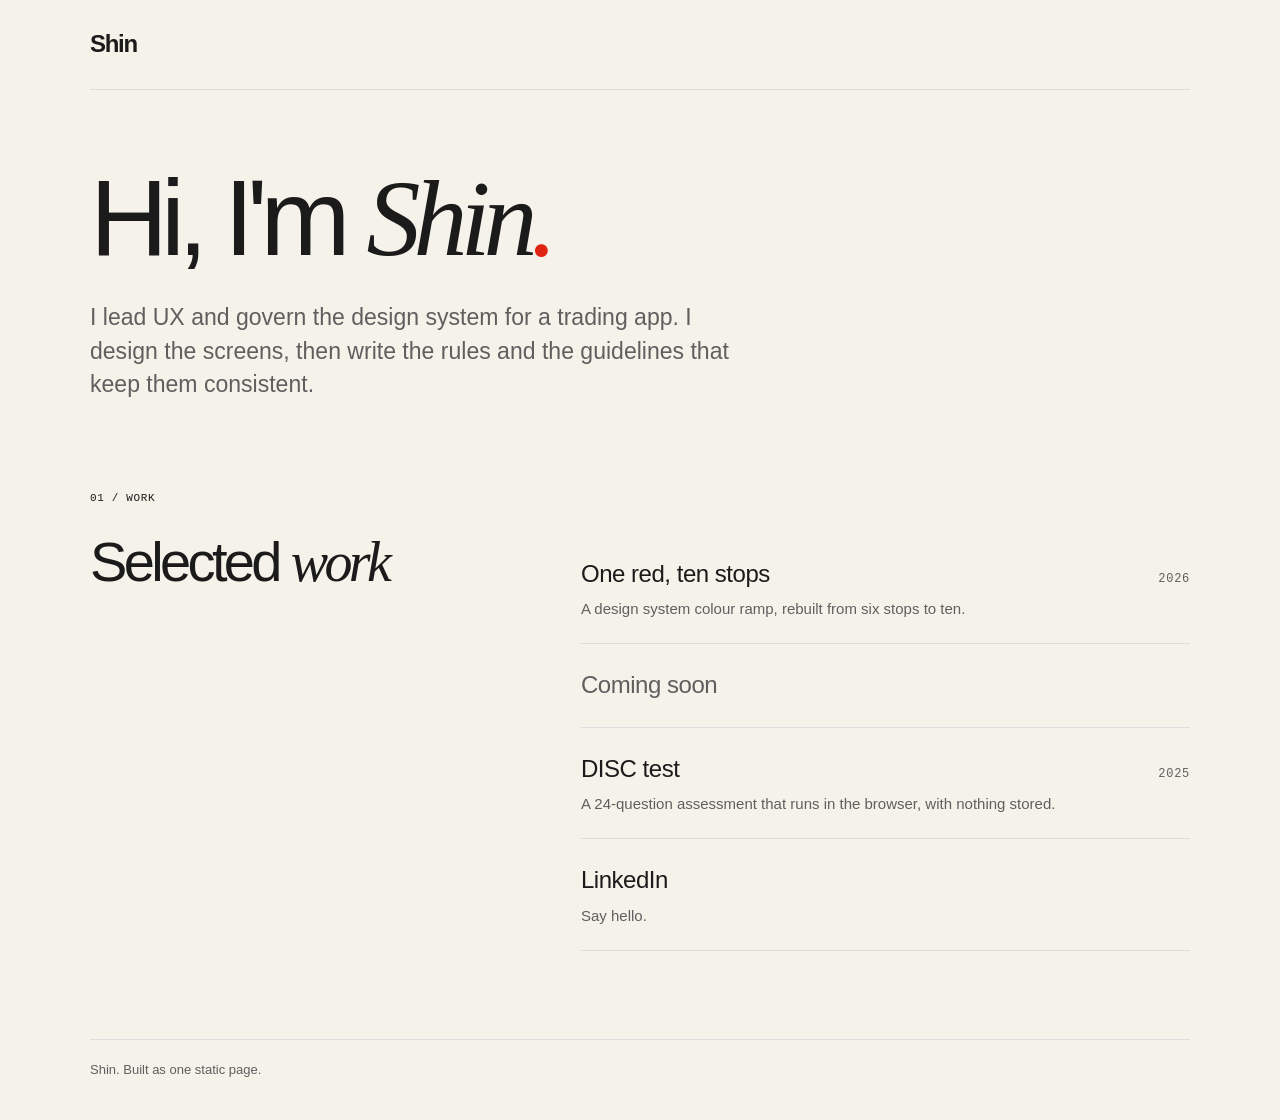
==== index.html @ 7f0137a8 "Link the DISC test entry to the lowercase address" ====
<!doctype html>
<html lang="en">
<head>
<meta charset="utf-8">
<meta name="viewport" content="width=device-width, initial-scale=1">
<title>Shin</title>
<meta name="description" content="Shin leads UX and governs the design system for a trading app.">
<meta name="theme-color" content="#1B1B1B">
<link rel="icon" href="favicon.svg" type="image/svg+xml">
<style>
.work{list-style:none;padding:0;margin:0}
.work li{border-bottom:1px solid var(--line);padding:22px 0;margin:0;display:grid;grid-template-columns:1fr auto;align-items:baseline;column-gap:16px}
.work a{font-size:24px;letter-spacing:-.02em;text-decoration:none}
.work a:hover{text-decoration:underline}
.work time{font:12px ui-monospace,SFMono-Regular,Menlo,Consolas,monospace;letter-spacing:.06em;color:var(--muted)}
.work .soon{font-size:24px;letter-spacing:-.02em;margin:0;color:var(--muted)}
.work span{grid-column:1/-1;display:block;color:var(--muted);font-size:15px;margin-top:4px}
</style>
<link rel="stylesheet" href="styles.css?v=7abd19d3">
</head>
<body>
<a class="skip" href="#main">Skip to content</a>
<header class="site wrap"><span class="brand">Shin</span></header>
<main id="main" tabindex="-1">
<div class="wrap"><h1>Hi, I'm <em>Shin<span>.</span></em></h1>
<p class="lede">I lead UX and govern the design system for a trading app. I design the screens, then write the rules and the guidelines that keep them consistent.</p></div>
<section class="wrap" id="work"><div class="tag">01 / Work</div><h2>Selected <em>work</em></h2>
<ul class="work">
<li><a href="error-ramp/index.html">One red, ten stops</a><time datetime="2026">2026</time><span>A design system colour ramp, rebuilt from six stops to ten.</span></li>
<li><span class="soon">Coming soon</span></li>
<li><a href="disc-test/">DISC test</a><time datetime="2025">2025</time><span>A 24-question assessment that runs in the browser, with nothing stored.</span></li>
<li><a href="https://www.linkedin.com/in/shingan/">LinkedIn</a><span>Say hello.</span></li>
</ul></section>
</main>
<footer class="wrap">Shin. Built as one static page.</footer>
</body>
</html>
---- styles.css ----
:root{color-scheme:light;--cream:#F5F2EA;--ink:#1B1B1B;--muted:#5F5F5F;--line:#DDDDDD;--accent:#E02313;--note:#E02313;font-family:Arial,Helvetica,sans-serif;color:var(--ink);background:var(--cream)}
*{box-sizing:border-box}
html{scroll-behavior:smooth;scroll-padding-top:100px}
body{margin:0;background:var(--cream);color:var(--ink);font-size:17px;line-height:1.6}
a{color:inherit}
.wrap{width:min(1100px,calc(100% - 56px));margin-inline:auto}
header.site{height:90px;display:flex;align-items:center;gap:54px;border-bottom:1px solid var(--line)}
.brand{font-size:24px;font-weight:700;letter-spacing:-.055em;white-space:nowrap}
h1,h2,h3{margin:0;font-weight:500}
h1,h2{letter-spacing:-.065em;line-height:1.04}
h1 em,h2 em{font-family:Georgia,serif;font-weight:400}
h1 em span{color:var(--accent)}
h1{font-size:clamp(52px,9vw,108px);margin:72px 0 0}
h2{font-size:clamp(34px,4.4vw,56px)}
.lede{font-size:clamp(19px,1.8vw,25px);line-height:1.45;color:var(--muted);max-width:640px;margin:26px 0 0}
section{display:grid;grid-template-columns:minmax(0,5fr) minmax(0,7fr);column-gap:56px;padding:88px 0 0}
section>*{grid-column:2;min-width:0}
section>.tag{grid-column:1/-1}
section>h2{grid-column:1;grid-row:2;align-self:start}
section>img,section>table,section>.with-note{grid-column:1/-1}
.tag{font:11px/1.5 ui-monospace,SFMono-Regular,Menlo,Consolas,monospace;letter-spacing:.06em;text-transform:uppercase;margin-bottom:27px}
p{margin:0 0 16px;max-width:680px}
section>p:first-of-type{font-size:21px;line-height:1.5;letter-spacing:-.015em}
section>p.cap{font-size:17px;line-height:1.6;letter-spacing:0}
img{display:block;width:100%;height:auto;margin:28px 0;border:1px solid var(--line)}
ol,ul{padding-left:22px;max-width:680px} li{margin:0 0 14px}
strong{font-weight:600}
section.band{background:var(--ink);color:var(--cream);padding:88px 0;margin-top:88px;display:block}
section.band>.in{width:min(1100px,calc(100% - 56px));margin-inline:auto;display:grid;grid-template-columns:minmax(0,5fr) minmax(0,7fr);column-gap:56px}
section.band .in>*{grid-column:2;min-width:0}
section.band .in>.tag{grid-column:1/-1}
section.band .in>h2{grid-column:1;grid-row:2;align-self:start}
section.band .in>img{grid-column:1/-1;border:0}
section.band .in>p.cap{font-size:17px;line-height:1.6;letter-spacing:0}
.with-note{display:grid;grid-template-columns:minmax(0,5fr) minmax(0,7fr);column-gap:56px;align-items:start}
.with-note>.margin{grid-column:1;grid-row:1;margin-top:28px}
.with-note>:not(.margin){grid-column:2;grid-row:1}
.lead-gap{margin-top:40px}
.lead-gap>.margin{margin-top:0}
.margin{border-top:1px solid var(--line);padding-top:12px;font:13px/1.6 ui-monospace,SFMono-Regular,Menlo,Consolas,monospace;color:var(--muted)}
section.band .in>p,section.band .in>ol{grid-column:1/-1;max-width:none}
section.band a{color:var(--cream)}
footer{margin-top:88px;border-top:1px solid var(--line);padding:20px 0 40px;color:var(--muted);font-size:13px}
table{width:100%;border-collapse:collapse;text-align:left;font-size:14px;margin:8px 0 16px}
th{font:11px ui-monospace,SFMono-Regular,Menlo,Consolas,monospace;text-transform:uppercase;letter-spacing:.06em;padding:15px 15px 15px 0;border-bottom:1px solid var(--ink);white-space:nowrap}
td{padding:16px 20px 16px 0;border-bottom:1px solid var(--line);vertical-align:top;line-height:1.5}
header nav{display:flex;gap:28px;font-size:14px;margin-left:auto}
header nav a{text-decoration:none}
header nav a:hover{text-decoration:underline}
.chat{display:flex;flex-direction:column;gap:14px;max-width:620px}
.msg{display:flex;gap:12px;align-items:flex-end}
.av{flex:none;width:44px;height:44px;border-radius:50%;background:#E6E2D6;display:grid;place-items:center;font-size:24px;line-height:1}
.bub{background:#EAE6DB;border-radius:20px 20px 20px 6px;padding:12px 18px;font-size:16px;line-height:1.5}
@media (max-width:860px){
  section,section.band .in,.with-note{display:block}
  .with-note>.margin{margin-top:14px}
  header nav{display:none}
  header.site{height:72px}
}
.skip{position:absolute;left:-999px;top:8px;background:var(--ink);color:var(--cream);padding:10px 16px;z-index:10}
.skip:focus{left:8px}
:focus-visible{outline:2px solid var(--accent);outline-offset:3px}
@media (prefers-reduced-motion:reduce){html{scroll-behavior:auto}}
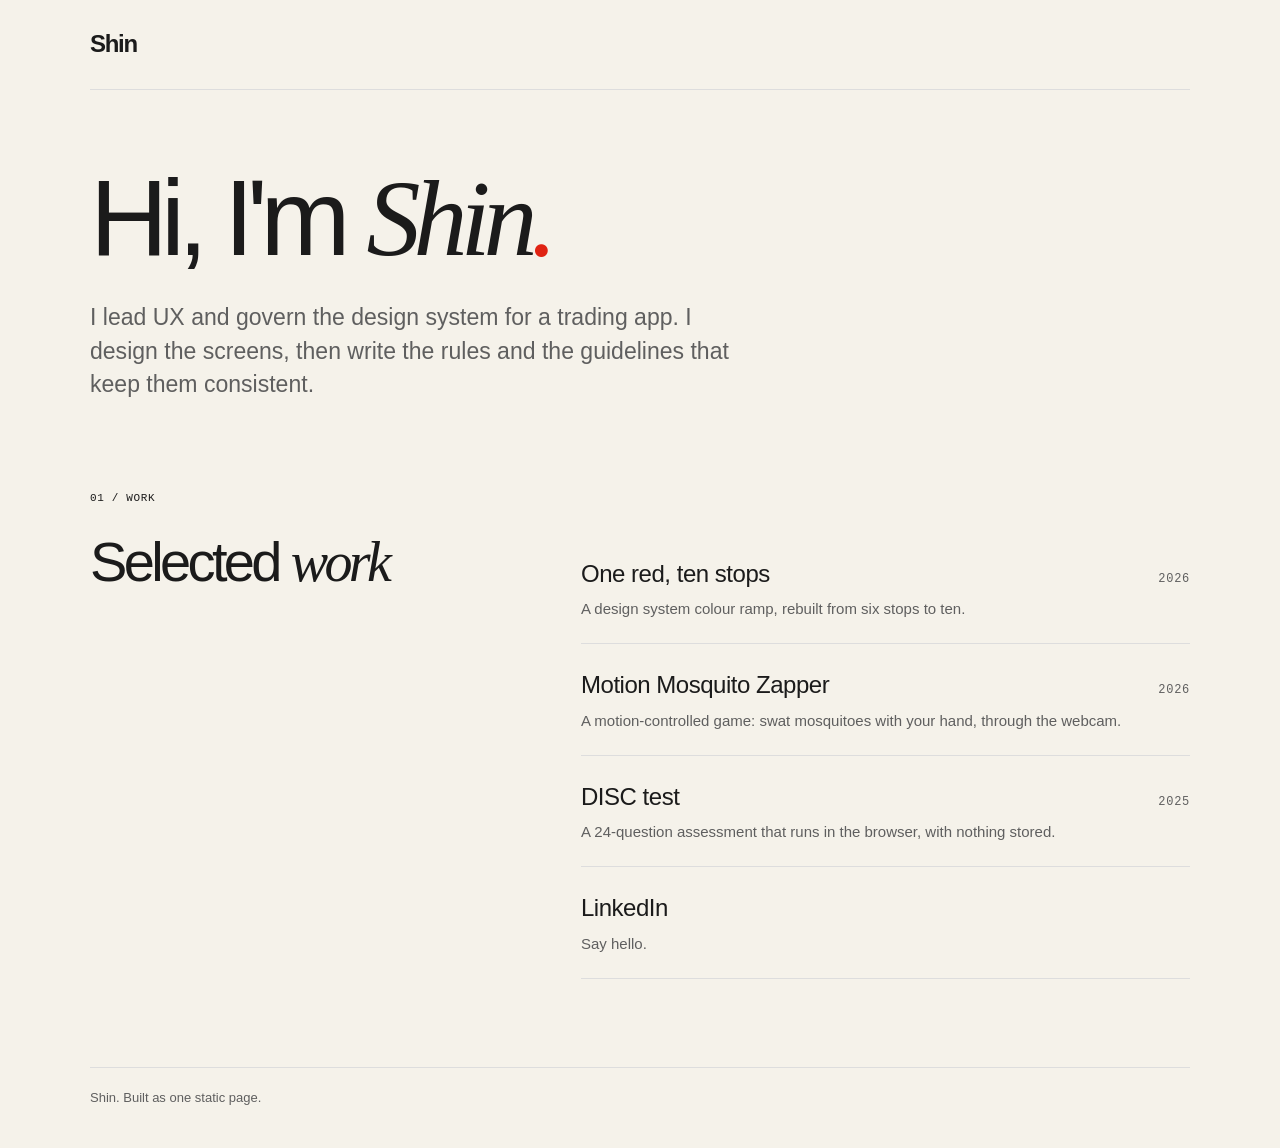
==== commit 4db4fc62: "Replace Coming soon with the Motion Mosquito Zapper entry" ====
--- a/index.html
+++ b/index.html
@@ -13,7 +13,6 @@
 .work a{font-size:24px;letter-spacing:-.02em;text-decoration:none}
 .work a:hover{text-decoration:underline}
 .work time{font:12px ui-monospace,SFMono-Regular,Menlo,Consolas,monospace;letter-spacing:.06em;color:var(--muted)}
-.work .soon{font-size:24px;letter-spacing:-.02em;margin:0;color:var(--muted)}
 .work span{grid-column:1/-1;display:block;color:var(--muted);font-size:15px;margin-top:4px}
 </style>
 <link rel="stylesheet" href="styles.css?v=7abd19d3">
@@ -27,7 +26,7 @@
 <section class="wrap" id="work"><div class="tag">01 / Work</div><h2>Selected <em>work</em></h2>
 <ul class="work">
 <li><a href="error-ramp/index.html">One red, ten stops</a><time datetime="2026">2026</time><span>A design system colour ramp, rebuilt from six stops to ten.</span></li>
-<li><span class="soon">Coming soon</span></li>
+<li><a href="motion-mosquito-zapper-game/">Motion Mosquito Zapper</a><time datetime="2026">2026</time><span>A motion-controlled game: swat mosquitoes with your hand, through the webcam.</span></li>
 <li><a href="disc-test/">DISC test</a><time datetime="2025">2025</time><span>A 24-question assessment that runs in the browser, with nothing stored.</span></li>
 <li><a href="https://www.linkedin.com/in/shingan/">LinkedIn</a><span>Say hello.</span></li>
 </ul></section>
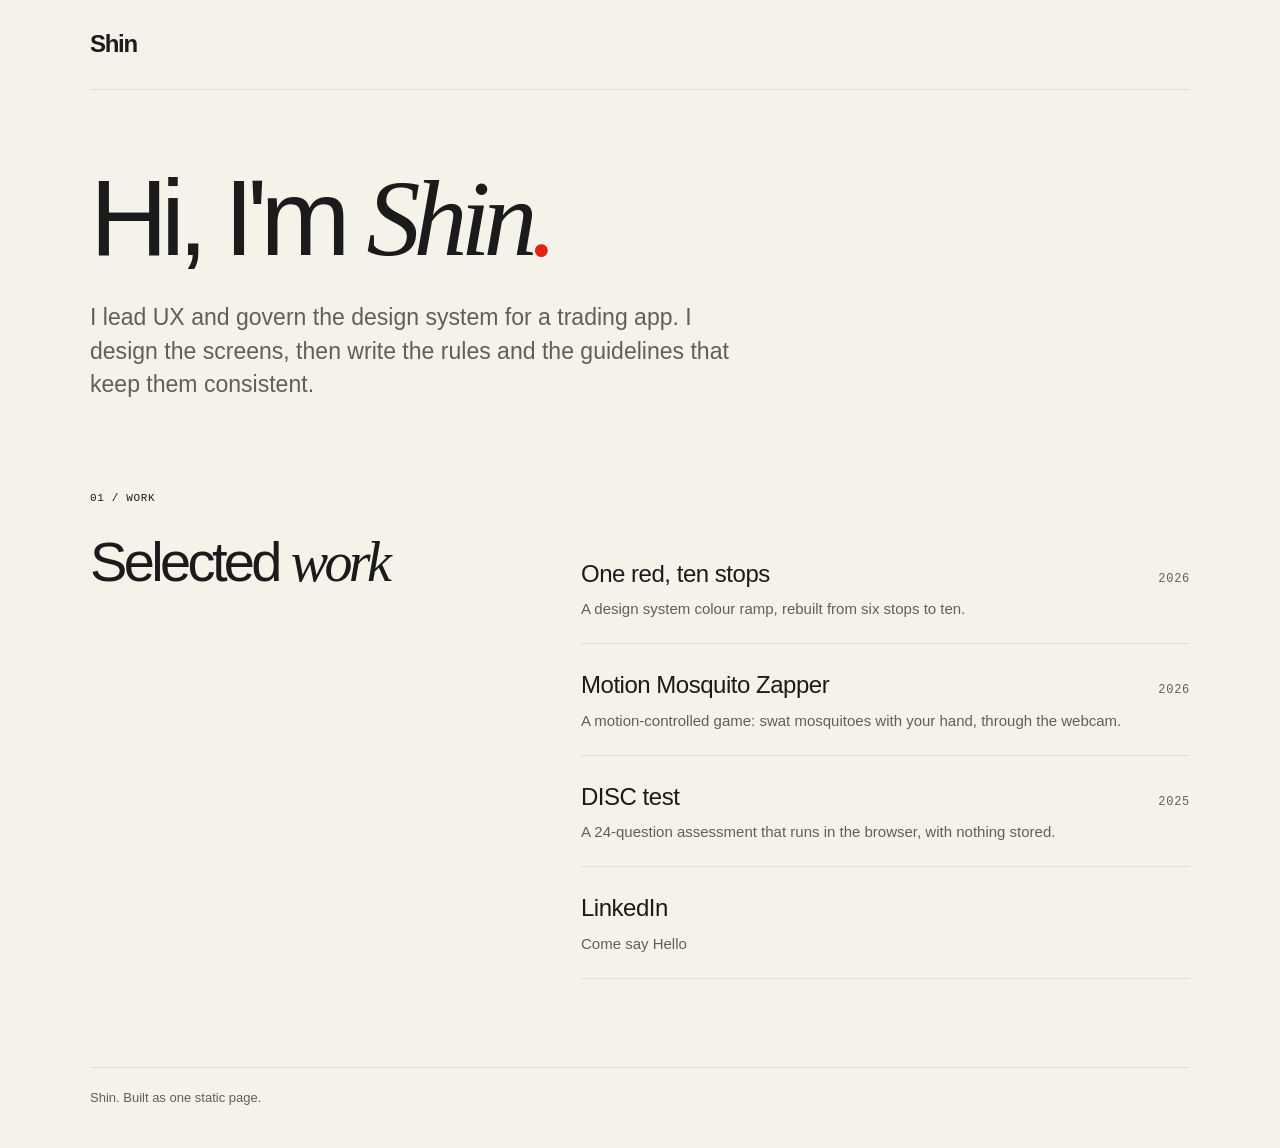
==== commit f0fe28e9: "Say Come say Hello on the LinkedIn entry" ====
--- a/index.html
+++ b/index.html
@@ -28,7 +28,7 @@
 <li><a href="error-ramp/index.html">One red, ten stops</a><time datetime="2026">2026</time><span>A design system colour ramp, rebuilt from six stops to ten.</span></li>
 <li><a href="motion-mosquito-zapper-game/">Motion Mosquito Zapper</a><time datetime="2026">2026</time><span>A motion-controlled game: swat mosquitoes with your hand, through the webcam.</span></li>
 <li><a href="disc-test/">DISC test</a><time datetime="2025">2025</time><span>A 24-question assessment that runs in the browser, with nothing stored.</span></li>
-<li><a href="https://www.linkedin.com/in/shingan/">LinkedIn</a><span>Say hello.</span></li>
+<li><a href="https://www.linkedin.com/in/shingan/">LinkedIn</a><span>Come say Hello</span></li>
 </ul></section>
 </main>
 <footer class="wrap">Shin. Built as one static page.</footer>
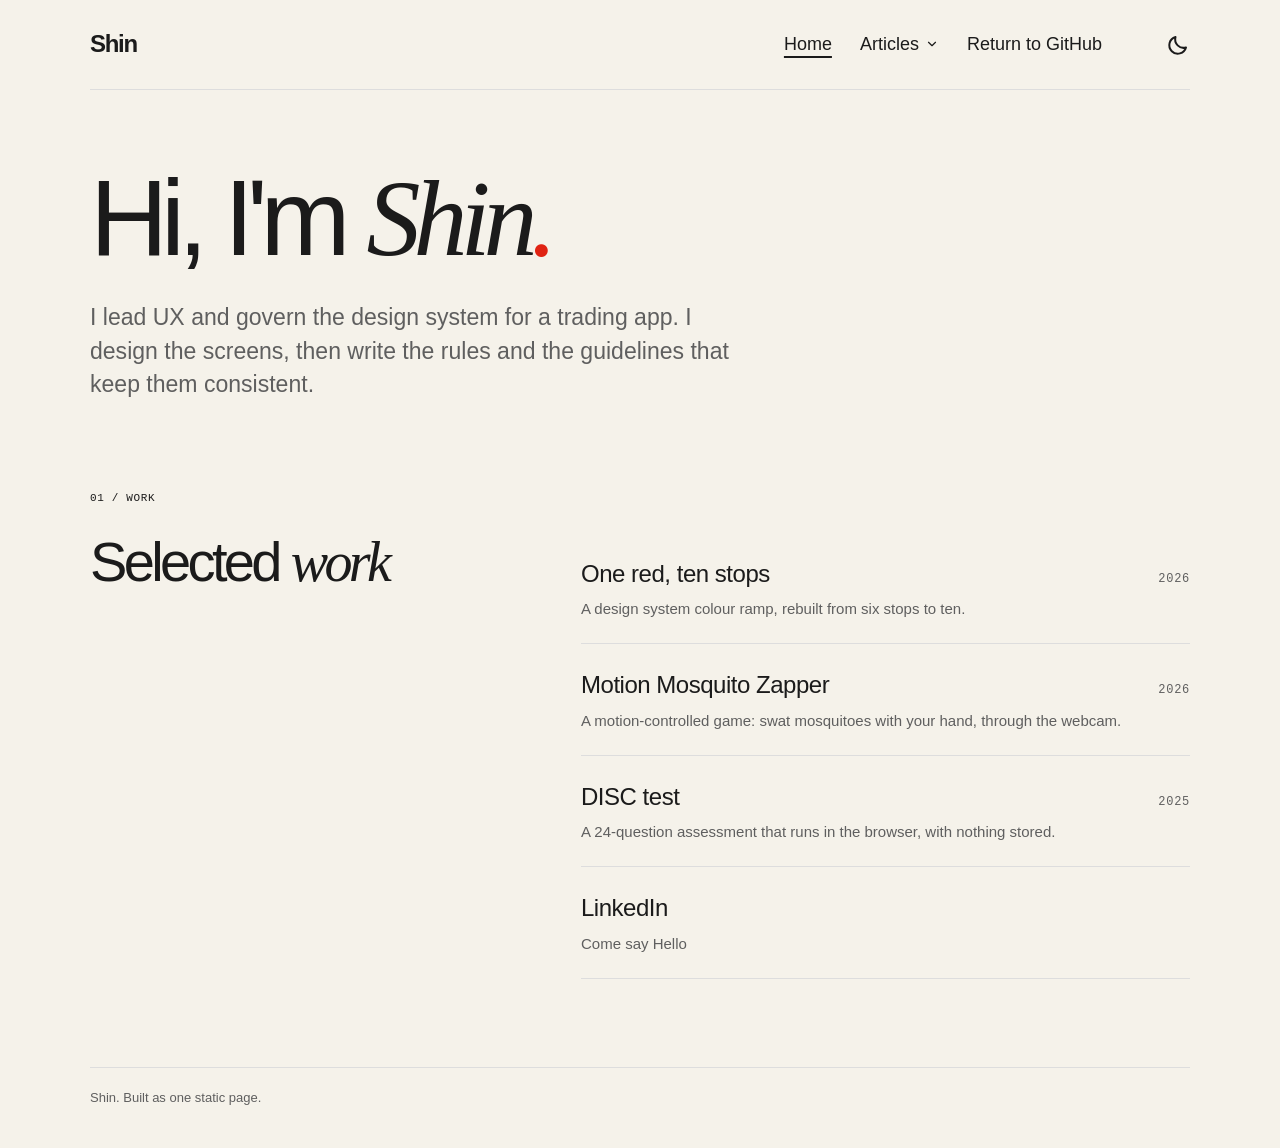
==== commit fff72ff7: "Add site navigation and a dark theme with a header switch Header: Home, an Articles dropdown, Return" ====
--- a/index.html
+++ b/index.html
@@ -15,11 +15,12 @@
 .work time{font:12px ui-monospace,SFMono-Regular,Menlo,Consolas,monospace;letter-spacing:.06em;color:var(--muted)}
 .work span{grid-column:1/-1;display:block;color:var(--muted);font-size:15px;margin-top:4px}
 </style>
-<link rel="stylesheet" href="styles.css?v=7abd19d3">
+<script>document.documentElement.classList.add("js");try{var t=localStorage.getItem("theme");if(!t&&matchMedia("(prefers-color-scheme:dark)").matches)t="dark";if(t==="dark")document.documentElement.setAttribute("data-theme","dark")}catch(e){}</script>
+<link rel="stylesheet" href="styles.css?v=9538edba">
 </head>
 <body>
 <a class="skip" href="#main">Skip to content</a>
-<header class="site wrap"><span class="brand">Shin</span></header>
+<header class="site wrap"><span class="brand">Shin</span><button class="burger" type="button" aria-expanded="false" aria-controls="site-nav" aria-label="Menu"><svg viewBox="0 0 24 24" aria-hidden="true"><path class="o" d="M3 7h18M3 12h18M3 17h18"/><path class="x" d="M5 5l14 14M19 5L5 19"/></svg></button><nav aria-label="Site" id="site-nav"><a href="index.html" aria-current="page">Home</a><div class="menu"><button class="menu-btn" type="button" aria-expanded="false" aria-controls="articles-menu">Articles<svg viewBox="0 0 24 24" aria-hidden="true"><path d="M6 9l6 6 6-6"/></svg></button><ul id="articles-menu"><li><a href="error-ramp/index.html">One red, ten stops</a></li></ul></div><a href="https://github.com/dofu" class="ext">Return to GitHub</a></nav><button class="theme" type="button" aria-pressed="false" aria-label="Dark theme"><svg viewBox="0 0 24 24" aria-hidden="true"><path class="moon" d="M20 14.5A8.5 8.5 0 0 1 9.5 4a8.5 8.5 0 1 0 10.5 10.5z"/><g class="sun"><circle cx="12" cy="12" r="4"/><path d="M12 2v2M12 20v2M2 12h2M20 12h2M4.9 4.9l1.4 1.4M17.7 17.7l1.4 1.4M4.9 19.1l1.4-1.4M17.7 6.3l1.4-1.4"/></g></svg></button></header>
 <main id="main" tabindex="-1">
 <div class="wrap"><h1>Hi, I'm <em>Shin<span>.</span></em></h1>
 <p class="lede">I lead UX and govern the design system for a trading app. I design the screens, then write the rules and the guidelines that keep them consistent.</p></div>
@@ -32,5 +33,6 @@
 </ul></section>
 </main>
 <footer class="wrap">Shin. Built as one static page.</footer>
+<script src="reveal.js" defer></script>
 </body>
 </html>
--- a/styles.css
+++ b/styles.css
@@ -61,3 +61,77 @@
 .skip:focus{left:8px}
 :focus-visible{outline:2px solid var(--accent);outline-offset:3px}
 @media (prefers-reduced-motion:reduce){html{scroll-behavior:auto}}
+
+/* site navigation: Home, Articles dropdown, Return to GitHub; a burger menu on phones */
+:root{--fs-label:18px;--fs-body:21px;--band-soft:#ECEAE4;--header-h:90px}
+header nav{display:flex;gap:28px;font-size:var(--fs-label);margin-left:auto}
+header nav a{text-decoration:none}
+header nav a:hover{text-decoration:underline}
+.burger{display:none}
+header nav a[aria-current]{text-decoration:underline;text-decoration-thickness:2px;text-underline-offset:6px}
+header nav .menu{position:relative}
+header nav .menu-btn{display:inline-flex;align-items:center;gap:6px;margin:0;padding:0;border:0;background:none;font:inherit;color:inherit;line-height:inherit;cursor:pointer}
+header nav .menu-btn svg{width:14px;height:14px;fill:none;stroke:currentColor;stroke-width:2;stroke-linecap:round;stroke-linejoin:round;transition:transform .2s}
+header nav .menu.open .menu-btn svg{transform:rotate(180deg)}
+header nav .menu-btn:hover,header nav .menu.is-current .menu-btn{text-decoration:underline;text-underline-offset:6px}
+header nav .menu.is-current .menu-btn{text-decoration-thickness:2px}
+header nav .menu ul{display:none;position:absolute;top:100%;right:-12px;z-index:20;min-width:320px;margin:10px 0 0;padding:8px;list-style:none;background:var(--cream);border:1px solid var(--line);border-radius:12px;box-shadow:0 10px 30px rgba(0,0,0,.08)}
+header nav .menu ul::before{content:"";position:absolute;left:0;right:0;top:-12px;height:12px}
+header nav .menu.open ul,html:not(.js) header nav .menu ul{display:block}
+@media (hover:hover){header nav .menu:hover ul{display:block}}
+header nav .menu li{margin:0;padding:0}
+header nav .menu li a{display:block;padding:10px 12px;border-radius:8px;white-space:nowrap}
+header nav .menu li a:hover{background:var(--band-soft);text-decoration:none}
+@media (max-width:860px){
+  header.site{height:auto;flex-wrap:wrap;gap:6px 24px;padding:18px 0}
+  header nav{margin-left:0;flex-wrap:wrap;gap:4px 20px;width:100%}
+  .js .burger{display:flex;align-items:center;justify-content:center;width:44px;height:44px;margin:-8px -10px -8px auto;padding:0;border:0;background:none;color:var(--ink);cursor:pointer}
+  .burger svg{width:26px;height:26px;fill:none;stroke:currentColor;stroke-width:2;stroke-linecap:round}
+  .burger .x,.burger[aria-expanded="true"] .o{display:none}
+  .js header nav{display:none}
+  .js header.menu-open nav{display:flex;flex-direction:column;gap:0;margin-top:10px;border-top:1px solid var(--line)}
+  .js header.menu-open nav a{padding:14px 0;border-bottom:1px solid var(--line);font-size:var(--fs-body)}
+  .js header.menu-open nav .menu{width:100%}
+  .js header.menu-open nav .menu-btn{display:flex;justify-content:space-between;width:100%;padding:14px 0;border-bottom:1px solid var(--line);font-size:var(--fs-body)}
+  .js header.menu-open nav .menu-btn svg{width:18px;height:18px}
+  .js header.menu-open nav .menu ul{position:static;min-width:0;margin:0;padding:0 0 0 18px;border:0;border-radius:0;box-shadow:none;background:none}
+  .js header.menu-open nav .menu ul::before{display:none}
+  .js header.menu-open nav .menu li a{border-radius:0;white-space:normal}
+  .js header.menu-open nav .menu li a:hover{background:none;text-decoration:underline}
+}
+
+/* dark theme in the style of Shin's reference slide (2026-11-03). Applied by <html data-theme="dark">, set from the header switch or the visitor's system setting (inline script in <head>, switch in reveal.js).
+   Dark slate page, light-blue ink, neon lime highlighter (mark) and hand-drawn underline (h1 em, h2 em),
+   a lime asterisk above the title and lime section pills. */
+html[data-theme="dark"]{--cream:#171615;--ink:#F1EEE6;--ink-soft:#D6D2C8;--muted:#A19D93;--line:#2E2C29;--tag-line:#4A4741;
+--band:#211F1D;--band-soft:#211F1D;--panel:#211F1D;--bubble:#272522;--bubble-ink:#EAE6DC;--ok-soft:#1F3A2B;--no-soft:#3D2522;--bar-before-tint:#1F3350;--bar-now-tint:#43291F;
+--accent:#FFDD33;--note:#FFDD33;--hl:#FFDD33;--on-hl:#171615;color-scheme:dark}
+html[data-theme="dark"] h1,html[data-theme="dark"] h2{font-weight:500;letter-spacing:-.045em}
+html[data-theme="dark"] h1::before{content:"*";display:block;margin:0 0 -.12em;font-size:.72em;line-height:1;font-weight:700;color:var(--hl)}
+html[data-theme="dark"] h1 em,html[data-theme="dark"] h2 em{font-family:var(--font-sans);font-style:normal;font-weight:500;-webkit-box-decoration-break:clone;box-decoration-break:clone;
+background:url("data:image/svg+xml;utf8,<svg xmlns='http://www.w3.org/2000/svg' viewBox='0 0 100 10' preserveAspectRatio='none'><path d='M1 7 C 25 2, 55 9, 99 3' fill='none' stroke='%23FFDD33' stroke-width='2.6' stroke-linecap='round'/></svg>") no-repeat 0 100%/100% .2em;padding-bottom:.14em}
+html[data-theme="dark"] mark{background:var(--hl);color:var(--on-hl);padding:0 .14em;margin:0 -.04em;border-radius:3px;-webkit-box-decoration-break:clone;box-decoration-break:clone}
+html[data-theme="dark"] .tag{display:inline-block;justify-self:start;width:fit-content;padding:3px 16px;border-radius:999px;background:var(--hl);color:var(--on-hl);font-weight:600}
+html[data-theme="dark"] strong{color:var(--hl);font-weight:600}
+html[data-theme="dark"] .lede{color:var(--ink-soft)}
+html[data-theme="dark"] section.band{background:var(--band);color:var(--ink)}
+html[data-theme="dark"] section.band a{color:var(--ink)}
+html[data-theme="dark"] .margin{border-top-color:var(--tag-line)}
+html[data-theme="dark"] th{border-bottom-color:var(--tag-line)}
+html[data-theme="dark"] ::selection{background:var(--hl);color:var(--on-hl)}
+html[data-theme="dark"] .skip{background:var(--hl);color:var(--on-hl)}
+/* highlighter text is plain in the light theme */
+mark{background:none;color:inherit}
+/* theme switch in the header: moon in light, sun in dark; shown only when scripts run */
+.theme{display:none}
+.js .theme{display:inline-flex;align-items:center;justify-content:center;width:44px;height:44px;margin:-8px -10px -8px 0;padding:0;border:0;background:none;color:var(--ink);cursor:pointer;border-radius:50%}
+.theme svg{width:24px;height:24px;fill:none;stroke:currentColor;stroke-width:2;stroke-linecap:round;stroke-linejoin:round}
+.theme .sun,html[data-theme="dark"] .theme .moon{display:none}
+html[data-theme="dark"] .theme .sun{display:inline}
+.theme:hover{background:var(--band-soft)}
+@media (max-width:860px){.js .theme{order:1;margin:-8px 0 -8px auto}.js .burger{order:2;margin:-8px -10px -8px 0}header nav{order:3}}
+/* dark theme: this site's own components */
+html[data-theme="dark"] .av{background:var(--band-soft)}
+html[data-theme="dark"] .bub{background:var(--bubble);color:var(--bubble-ink)}
+html[data-theme="dark"] section.band .in>*{color:inherit}
+a.brand{text-decoration:none}
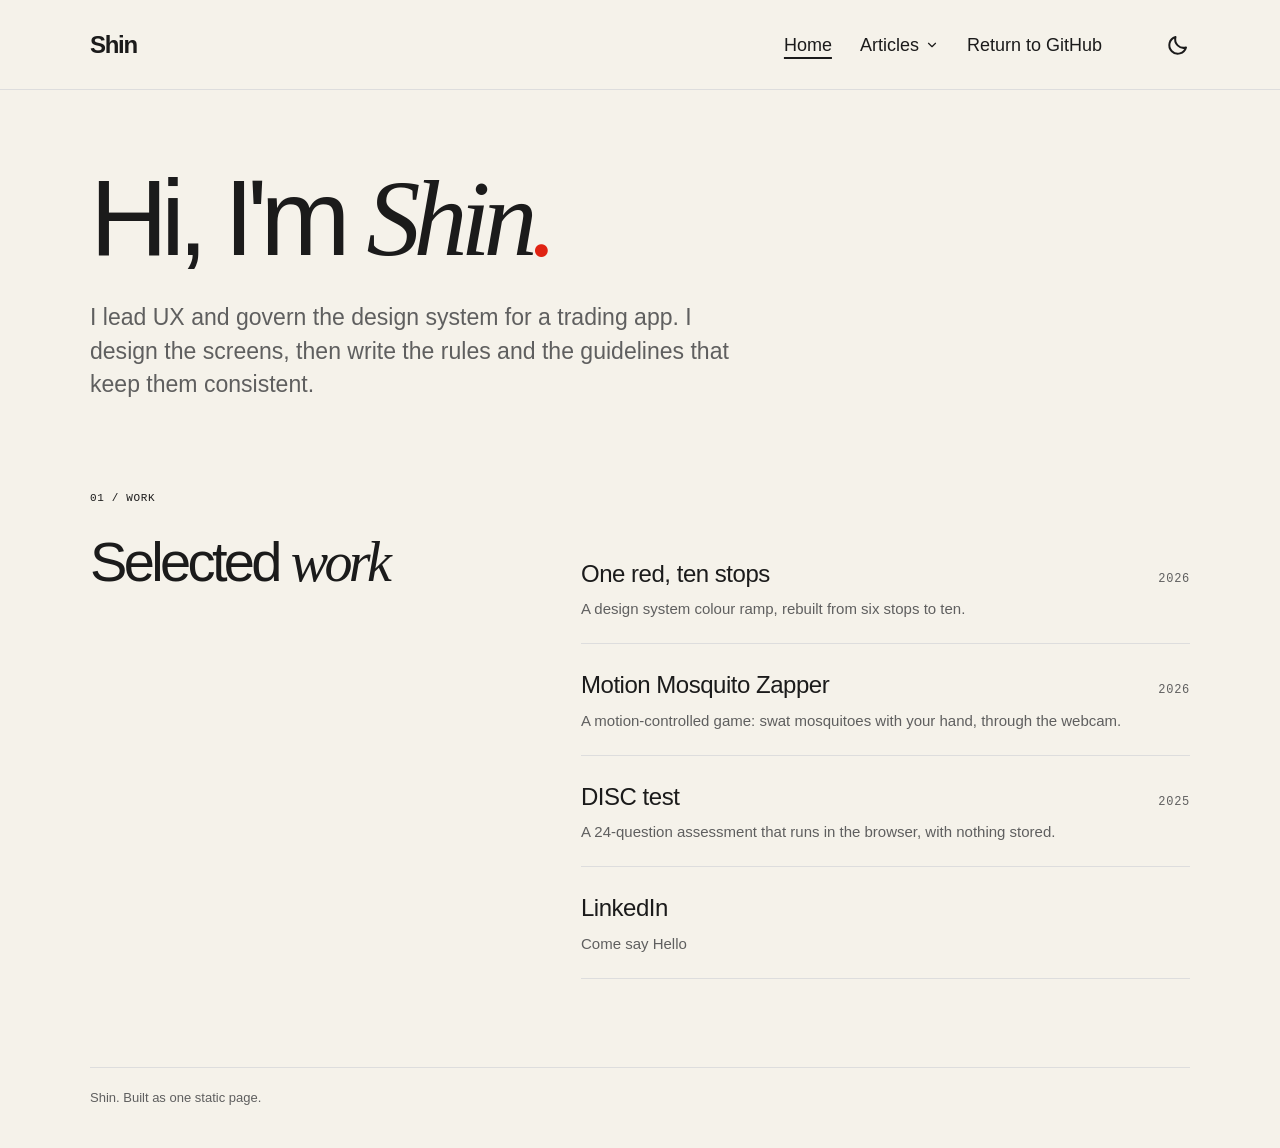
==== commit 9643feb1: "Keep the navigation at the top while scrolling" ====
--- a/index.html
+++ b/index.html
@@ -16,7 +16,7 @@
 .work span{grid-column:1/-1;display:block;color:var(--muted);font-size:15px;margin-top:4px}
 </style>
 <script>document.documentElement.classList.add("js");try{var t=localStorage.getItem("theme");if(!t&&matchMedia("(prefers-color-scheme:dark)").matches)t="dark";if(t==="dark")document.documentElement.setAttribute("data-theme","dark")}catch(e){}</script>
-<link rel="stylesheet" href="styles.css?v=9538edba">
+<link rel="stylesheet" href="styles.css?v=ae605d25">
 </head>
 <body>
 <a class="skip" href="#main">Skip to content</a>
--- a/styles.css
+++ b/styles.css
@@ -135,3 +135,8 @@
 html[data-theme="dark"] .bub{background:var(--bubble);color:var(--bubble-ink)}
 html[data-theme="dark"] section.band .in>*{color:inherit}
 a.brand{text-decoration:none}
+
+/* navigation stays at the top while scrolling; the page colour fills the full width behind it */
+body{overflow-x:clip}
+header.site{position:sticky;top:0;z-index:30;border-bottom:0}
+header.site::after{content:"";position:absolute;z-index:-1;top:0;bottom:0;left:calc(50% - 50vw);right:calc(50% - 50vw);background:var(--cream);border-bottom:1px solid var(--line)}
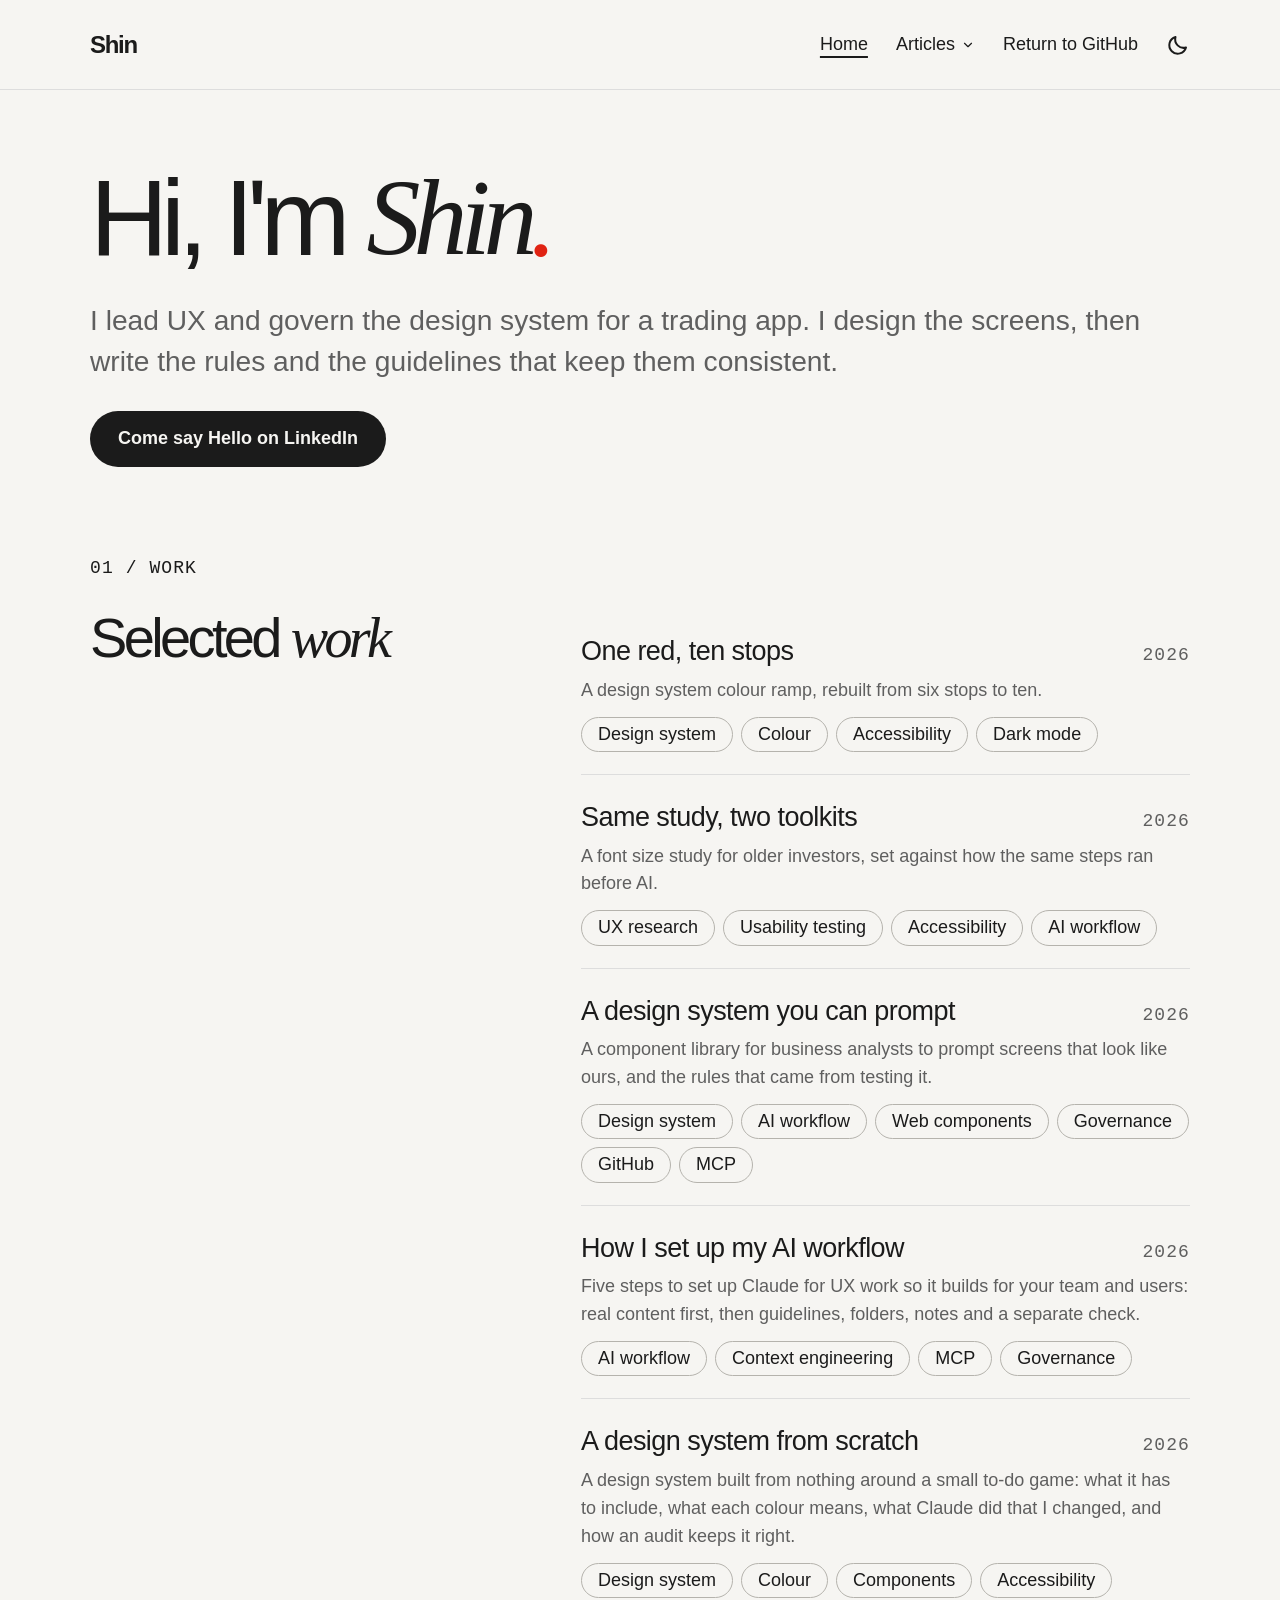
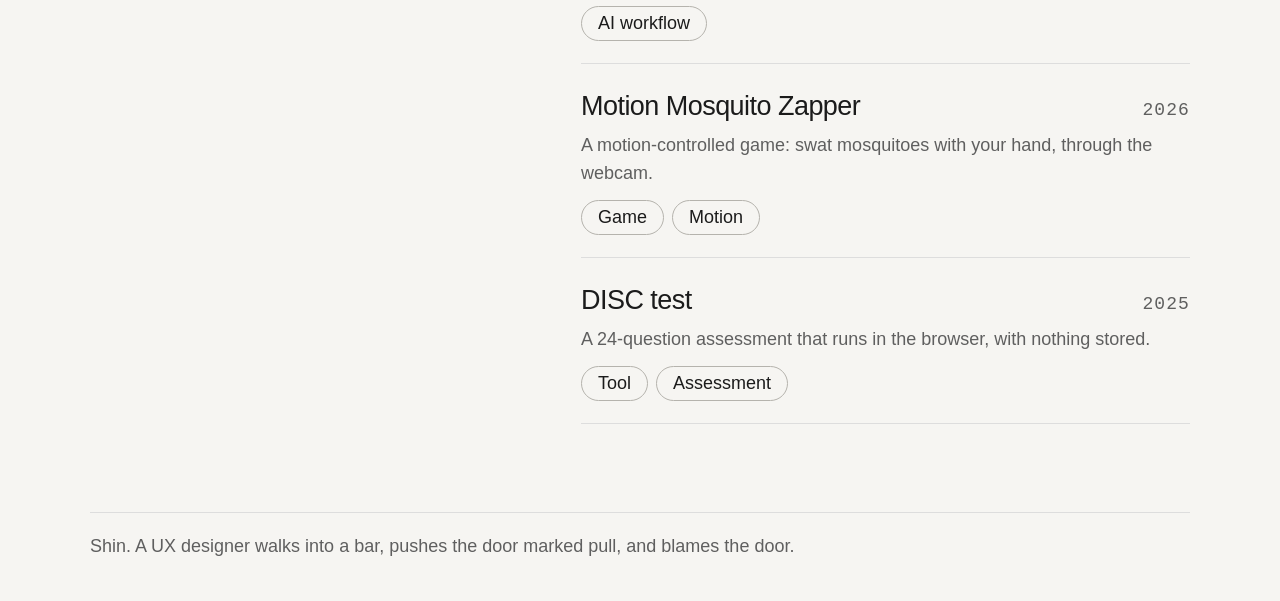
==== commit 717fe47e: "Add four articles and polish the dark theme and visuals" ====
--- a/index.html
+++ b/index.html
@@ -9,30 +9,35 @@
 <link rel="icon" href="favicon.svg" type="image/svg+xml">
 <style>
 .work{list-style:none;padding:0;margin:0}
-.work li{border-bottom:1px solid var(--line);padding:22px 0;margin:0;display:grid;grid-template-columns:1fr auto;align-items:baseline;column-gap:16px}
-.work a{font-size:24px;letter-spacing:-.02em;text-decoration:none}
+.work>li{border-bottom:1px solid var(--line);padding:22px 0;margin:0;display:grid;grid-template-columns:1fr auto;align-items:baseline;column-gap:16px}
+.work a{font-size:var(--fs-link);letter-spacing:-.02em;text-decoration:none}
+.work .tags{grid-column:1/-1;margin-top:12px}
 .work a:hover{text-decoration:underline}
-.work time{font:12px ui-monospace,SFMono-Regular,Menlo,Consolas,monospace;letter-spacing:.06em;color:var(--muted)}
-.work span{grid-column:1/-1;display:block;color:var(--muted);font-size:15px;margin-top:4px}
+.work time{font:var(--fs-label) var(--font-mono);letter-spacing:.06em;color:var(--muted)}
+.work span{grid-column:1/-1;display:block;color:var(--muted);font-size:var(--fs-caption);margin-top:4px}
 </style>
 <script>document.documentElement.classList.add("js");try{var t=localStorage.getItem("theme");if(!t&&matchMedia("(prefers-color-scheme:dark)").matches)t="dark";if(t==="dark")document.documentElement.setAttribute("data-theme","dark")}catch(e){}</script>
-<link rel="stylesheet" href="styles.css?v=ae605d25">
+<link rel="stylesheet" href="styles.css?v=5aa988ec">
 </head>
 <body>
 <a class="skip" href="#main">Skip to content</a>
-<header class="site wrap"><span class="brand">Shin</span><button class="burger" type="button" aria-expanded="false" aria-controls="site-nav" aria-label="Menu"><svg viewBox="0 0 24 24" aria-hidden="true"><path class="o" d="M3 7h18M3 12h18M3 17h18"/><path class="x" d="M5 5l14 14M19 5L5 19"/></svg></button><nav aria-label="Site" id="site-nav"><a href="index.html" aria-current="page">Home</a><div class="menu"><button class="menu-btn" type="button" aria-expanded="false" aria-controls="articles-menu">Articles<svg viewBox="0 0 24 24" aria-hidden="true"><path d="M6 9l6 6 6-6"/></svg></button><ul id="articles-menu"><li><a href="error-ramp/index.html">One red, ten stops</a></li></ul></div><a href="https://github.com/dofu" class="ext">Return to GitHub</a></nav><button class="theme" type="button" aria-pressed="false" aria-label="Dark theme"><svg viewBox="0 0 24 24" aria-hidden="true"><path class="moon" d="M20 14.5A8.5 8.5 0 0 1 9.5 4a8.5 8.5 0 1 0 10.5 10.5z"/><g class="sun"><circle cx="12" cy="12" r="4"/><path d="M12 2v2M12 20v2M2 12h2M20 12h2M4.9 4.9l1.4 1.4M17.7 17.7l1.4 1.4M4.9 19.1l1.4-1.4M17.7 6.3l1.4-1.4"/></g></svg></button></header>
+<header class="site wrap"><span class="brand">Shin</span><button class="burger" type="button" aria-expanded="false" aria-controls="site-nav" aria-label="Menu"><svg viewBox="0 0 24 24" aria-hidden="true"><path class="o" d="M3 7h18M3 12h18M3 17h18"/><path class="x" d="M5 5l14 14M19 5L5 19"/></svg></button><nav aria-label="Site" id="site-nav"><a href="index.html" aria-current="page">Home</a><div class="menu"><button class="menu-btn" type="button" aria-expanded="false" aria-controls="articles-menu">Articles<svg viewBox="0 0 24 24" aria-hidden="true"><path d="M6 9l6 6 6-6"/></svg></button><ul id="articles-menu"><li><a href="error-ramp/index.html">One red, ten stops</a></li><li><a href="font-size-study/index.html">Same study, two toolkits</a></li><li><a href="p3-comp-lib/index.html">A design system you can prompt</a></li><li><a href="ai-workflow/index.html">How I set up my AI workflow</a></li><li><a href="task-tracker/index.html">A design system from scratch</a></li></ul></div><a href="https://github.com/dofu" class="ext">Return to GitHub</a></nav><button class="theme" type="button" aria-pressed="false" aria-label="Dark theme"><svg viewBox="0 0 24 24" aria-hidden="true"><path class="moon" d="M20 14.5A8.5 8.5 0 0 1 9.5 4a8.5 8.5 0 1 0 10.5 10.5z"/><g class="sun"><circle cx="12" cy="12" r="4"/><path d="M12 2v2M12 20v2M2 12h2M20 12h2M4.9 4.9l1.4 1.4M17.7 17.7l1.4 1.4M4.9 19.1l1.4-1.4M17.7 6.3l1.4-1.4"/></g></svg></button></header>
 <main id="main" tabindex="-1">
-<div class="wrap"><h1>Hi, I'm <em>Shin<span>.</span></em></h1>
-<p class="lede">I lead UX and govern the design system for a trading app. I design the screens, then write the rules and the guidelines that keep them consistent.</p></div>
-<section class="wrap" id="work"><div class="tag">01 / Work</div><h2>Selected <em>work</em></h2>
+<div class="wrap"><h1>Hi, <mark>I'm</mark> <em>Shin<span>.</span></em></h1>
+<p class="lede">I lead UX and govern the design system for a trading app. I design the screens, then write the rules and the guidelines that keep them consistent.</p>
+<p class="cta"><a class="btn" href="https://www.linkedin.com/in/shingan/" rel="noopener">Come say Hello on LinkedIn</a></p></div>
+<section class="wrap" id="work"><div class="tag">01 / Work</div><h2><mark>Selected</mark> <em>work</em></h2>
 <ul class="work">
-<li><a href="error-ramp/index.html">One red, ten stops</a><time datetime="2026">2026</time><span>A design system colour ramp, rebuilt from six stops to ten.</span></li>
-<li><a href="motion-mosquito-zapper-game/">Motion Mosquito Zapper</a><time datetime="2026">2026</time><span>A motion-controlled game: swat mosquitoes with your hand, through the webcam.</span></li>
-<li><a href="disc-test/">DISC test</a><time datetime="2025">2025</time><span>A 24-question assessment that runs in the browser, with nothing stored.</span></li>
-<li><a href="https://www.linkedin.com/in/shingan/">LinkedIn</a><span>Come say Hello</span></li>
+<li><a href="error-ramp/index.html">One red, ten stops</a><time datetime="2026">2026</time><span>A design system colour ramp, rebuilt from six stops to ten.</span><ul class="tags" aria-label="Tags"><li>Design system</li><li>Colour</li><li>Accessibility</li><li>Dark mode</li></ul></li>
+<li><a href="font-size-study/index.html">Same study, two toolkits</a><time datetime="2026">2026</time><span>A font size study for older investors, set against how the same steps ran before AI.</span><ul class="tags" aria-label="Tags"><li>UX research</li><li>Usability testing</li><li>Accessibility</li><li>AI workflow</li></ul></li>
+<li><a href="p3-comp-lib/index.html">A design system you can prompt</a><time datetime="2026">2026</time><span>A component library for business analysts to prompt screens that look like ours, and the rules that came from testing it.</span><ul class="tags" aria-label="Tags"><li>Design system</li><li>AI workflow</li><li>Web components</li><li>Governance</li><li>GitHub</li><li>MCP</li></ul></li>
+<li><a href="ai-workflow/index.html">How I set up my AI workflow</a><time datetime="2026">2026</time><span>Five steps to set up Claude for UX work so it builds for your team and users: real content first, then guidelines, folders, notes and a separate check.</span><ul class="tags" aria-label="Tags"><li>AI workflow</li><li>Context engineering</li><li>MCP</li><li>Governance</li></ul></li>
+<li><a href="task-tracker/index.html">A design system from scratch</a><time datetime="2026">2026</time><span>A design system built from nothing around a small to-do game: what it has to include, what each colour means, what Claude did that I changed, and how an audit keeps it right.</span><ul class="tags" aria-label="Tags"><li>Design system</li><li>Colour</li><li>Components</li><li>Accessibility</li><li>AI workflow</li></ul></li>
+<li><a href="motion-mosquito-zapper-game/">Motion Mosquito Zapper</a><time datetime="2026">2026</time><span>A motion-controlled game: swat mosquitoes with your hand, through the webcam.</span><ul class="tags" aria-label="Tags"><li>Game</li><li>Motion</li></ul></li>
+<li><a href="disc-test/">DISC test</a><time datetime="2025">2025</time><span>A 24-question assessment that runs in the browser, with nothing stored.</span><ul class="tags" aria-label="Tags"><li>Tool</li><li>Assessment</li></ul></li>
 </ul></section>
 </main>
-<footer class="wrap">Shin. Built as one static page.</footer>
 <script src="reveal.js" defer></script>
+<footer class="wrap">Shin. A UX designer walks into a bar, pushes the door marked pull, and blames the door.</footer>
 </body>
 </html>
--- a/styles.css
+++ b/styles.css
@@ -1,69 +1,213 @@
-:root{color-scheme:light;--cream:#F5F2EA;--ink:#1B1B1B;--muted:#5F5F5F;--line:#DDDDDD;--accent:#E02313;--note:#E02313;font-family:Arial,Helvetica,sans-serif;color:var(--ink);background:var(--cream)}
+:root{color-scheme:light;
+--cream:#F6F5F2;--ink:#1B1B1B;--band:#353535;--muted:#5F5F5F;--line:#DDDDDD;--accent:#E02313;--note:#E02313;
+--band-soft:#ECEAE4;--panel:#E6E3DB;--tag-line:#B5B3AD;--bar-before:#3B7BF2;--bar-before-tint:#D0E2FF;--bar-now:#D97757;--bar-now-tint:#F7DCD0;--ok:#198038;--no:#E02313;--ok-soft:#C8E1CE;--no-soft:#EFC4BC;--ink-soft:#4F4F4F;--bubble:#D9E6FB;--bubble-ink:var(--ink);
+--font-sans:Arial,Helvetica,sans-serif;--font-serif:Georgia,serif;--font-mono:ui-monospace,SFMono-Regular,Menlo,Consolas,monospace;
+/* type scale: nothing below --fs-caption */
+--fs-body:21px;--fs-lead:24px;--fs-lede:clamp(24px,2.2vw,29px);--fs-caption:18px;--fs-label:18px;
+--fs-brand:24px;--fs-link:27px;--fs-h1:clamp(52px,9vw,108px);--fs-h2:clamp(34px,4.4vw,56px);
+--lh-body:1.55;--lh-tight:1.04;
+/* layout */
+--wrap-width:1100px;--gutter:56px;--measure:720px;--space-section:88px;--space-block:28px;--space-text:16px;--space-caption:16px;
+--header-h:90px;--header-h-mobile:72px;--radius-img:12px;--radius-shot:12px;--radius-bubble:20px;
+font-family:var(--font-sans);color:var(--ink);background:var(--cream)}
 *{box-sizing:border-box}
 html{scroll-behavior:smooth;scroll-padding-top:100px}
-body{margin:0;background:var(--cream);color:var(--ink);font-size:17px;line-height:1.6}
+body{margin:0;background:var(--cream);color:var(--ink);font-size:var(--fs-body);line-height:var(--lh-body)}
 a{color:inherit}
-.wrap{width:min(1100px,calc(100% - 56px));margin-inline:auto}
-header.site{height:90px;display:flex;align-items:center;gap:54px;border-bottom:1px solid var(--line)}
-.brand{font-size:24px;font-weight:700;letter-spacing:-.055em;white-space:nowrap}
+.wrap{width:min(var(--wrap-width),calc(100% - var(--gutter)));margin-inline:auto}
+header.site{height:var(--header-h);display:flex;align-items:center;gap:54px;border-bottom:1px solid var(--line)}
+a.brand{text-decoration:none}
+.brand{font-size:var(--fs-brand);font-weight:700;letter-spacing:-.055em;white-space:nowrap}
 h1,h2,h3{margin:0;font-weight:500}
-h1,h2{letter-spacing:-.065em;line-height:1.04}
-h1 em,h2 em{font-family:Georgia,serif;font-weight:400}
-h1 em span{color:var(--accent)}
-h1{font-size:clamp(52px,9vw,108px);margin:72px 0 0}
-h2{font-size:clamp(34px,4.4vw,56px)}
-.lede{font-size:clamp(19px,1.8vw,25px);line-height:1.45;color:var(--muted);max-width:640px;margin:26px 0 0}
-section{display:grid;grid-template-columns:minmax(0,5fr) minmax(0,7fr);column-gap:56px;padding:88px 0 0}
+h1,h2{text-wrap:balance}
+h1,h2{letter-spacing:-.065em;line-height:var(--lh-tight)}
+h1 em,h2 em{font-family:var(--font-serif);font-weight:400}
+h1 em>span:not(.w){color:var(--accent)}
+h1{font-size:var(--fs-h1);margin:72px 0 0}
+h2{font-size:var(--fs-h2)}
+.lede{font-size:var(--fs-lede);line-height:1.45;color:var(--muted);max-width:none;margin:26px 0 0}
+section{display:grid;grid-template-columns:minmax(0,5fr) minmax(0,7fr);column-gap:var(--gutter);padding:var(--space-section) 0 0}
 section>*{grid-column:2;min-width:0}
 section>.tag{grid-column:1/-1}
 section>h2{grid-column:1;grid-row:2;align-self:start}
 section>img,section>table,section>.with-note{grid-column:1/-1}
-.tag{font:11px/1.5 ui-monospace,SFMono-Regular,Menlo,Consolas,monospace;letter-spacing:.06em;text-transform:uppercase;margin-bottom:27px}
-p{margin:0 0 16px;max-width:680px}
-section>p:first-of-type{font-size:21px;line-height:1.5;letter-spacing:-.015em}
-section>p.cap{font-size:17px;line-height:1.6;letter-spacing:0}
-img{display:block;width:100%;height:auto;margin:28px 0;border:1px solid var(--line)}
-ol,ul{padding-left:22px;max-width:680px} li{margin:0 0 14px}
+.tag{font:var(--fs-label)/1.5 var(--font-mono);letter-spacing:.06em;text-transform:uppercase;margin-bottom:27px}
+p{margin:0 0 var(--space-text);max-width:var(--measure)}
+section>p:first-of-type{font-size:var(--fs-lead);line-height:1.5;letter-spacing:-.015em}
+section>p.cap{font-size:var(--fs-caption);line-height:1.6;letter-spacing:0}
+section>h3{font-size:var(--fs-lead);line-height:1.3;letter-spacing:-.03em;margin:var(--space-block) 0 var(--space-text)}
+table.stack .pick{background:var(--ok-soft);padding-left:16px}
+td .yn{width:22px;height:22px;vertical-align:-4px;margin-right:8px}
+th .lg{width:24px;height:24px;vertical-align:-6px;margin-right:8px}
+section>.result{grid-column:1/-1;margin:var(--space-block) 0;padding:32px 36px;border-radius:var(--radius-shot);background:var(--band-soft)}
+.result .k{display:block;font:var(--fs-label)/1.4 var(--font-mono);letter-spacing:.06em;text-transform:uppercase;color:var(--ink-soft)}
+.result p{margin:14px 0 14px;max-width:none;font:500 var(--fs-lead)/1.5 var(--font-mono);letter-spacing:0;overflow-wrap:anywhere}
+.result .t{display:block;font-size:var(--fs-body);color:var(--ink-soft)}
+section>.spanbar{grid-column:1/-1;margin:var(--space-block) 0 0}
+.spanbar{min-height:48px;padding:8px 24px;text-align:center;border-radius:28px;background:var(--bar-now);color:var(--ink);display:flex;align-items:center;justify-content:center;font-size:var(--fs-body);font-weight:600;transform-origin:left}
+.spanbar+.flow{margin-top:20px}
+.js .spanbar{transform:scaleX(0)}
+.js .spanbar span{opacity:0}
+.js .spanbar.in-view{animation:bar-grow 1.1s cubic-bezier(.2,.7,.2,1) forwards}
+.js .spanbar.in-view span{animation:bar-fade .5s ease-out 1s forwards}
+@media (prefers-reduced-motion:reduce){.js .spanbar{transform:none}.js .spanbar span{opacity:1;animation:none!important}}
+section>.flow{grid-column:1/-1}
+.flow{list-style:none;margin:var(--space-block) 0;padding:0;max-width:none;display:grid;grid-template-columns:repeat(7,minmax(0,1fr));column-gap:24px;row-gap:0;counter-reset:f}
+.flow>li{position:relative;margin:0;padding:18px 14px 22px;border-radius:var(--radius-shot);background:var(--band-soft);display:flex;flex-direction:column;gap:12px;font-size:var(--fs-caption);font-weight:600;line-height:1.3;overflow-wrap:normal}
+.flow>li .d{order:-1;font-weight:400;color:var(--ink-soft);font-size:var(--fs-caption);line-height:1.3}
+.flow>li:not(.loop)::before{counter-increment:f;content:"Step " counter(f);font:400 var(--fs-caption)/1.3 var(--font-sans);letter-spacing:0;color:var(--ink-soft)}
+.flow>li:not(.loop):nth-child(-n+6)::after{content:"";position:absolute;left:100%;top:calc(50% - 7px);width:24px;height:14px;background:var(--tag-line);clip-path:polygon(0 42%,68% 42%,68% 15%,100% 50%,68% 85%,68% 58%,0 58%)}
+.flow>li.loop{grid-column:3/7;grid-row:2;background:none;border-radius:0 0 var(--radius-shot) var(--radius-shot);border:2px solid var(--tag-line);border-top:0;padding:14px 16px 12px;text-align:center;font-weight:500;font-size:var(--fs-caption);margin-top:-1px}
+.flow>li.loop::before{content:"";position:absolute;left:-9px;top:-14px;width:16px;height:16px;border-radius:0;background:var(--tag-line);clip-path:polygon(50% 0,100% 100%,0 100%);counter-increment:none}
+.flow>li:nth-child(2){--i:1}.flow>li:nth-child(3){--i:2}.flow>li:nth-child(4){--i:3}.flow>li:nth-child(5){--i:4}.flow>li:nth-child(6){--i:5}.flow>li:nth-child(7){--i:6}.flow>li.loop{--i:7}
+.js .flow>li{opacity:0;transform:translateY(20px)}
+.js .flow.in-view>li{animation:card-in .7s cubic-bezier(.2,.7,.2,1) calc(var(--i, 0) * .18s) forwards}
+@media (max-width:1200px){.flow{grid-template-columns:minmax(0,1fr);row-gap:34px}.flow>li{display:flex;flex-direction:column;align-items:flex-start;gap:2px;padding:14px 20px;font-size:var(--fs-body)}.flow>li:not(.loop):nth-child(-n+6)::after{left:34px;top:100%;width:14px;height:34px;clip-path:polygon(40% 0,60% 0,60% 66%,100% 66%,50% 100%,0 66%,40% 66%)}.flow>li.loop{grid-column:auto;grid-row:auto;border:0;border-radius:0;padding:4px 0;text-align:left;font-size:var(--fs-caption);display:block}.flow>li.loop::before{display:none}}
+@media (prefers-reduced-motion:reduce){.js .flow>li{opacity:1;transform:none;animation:none!important}}
+section>.map{grid-column:1/-1}
+.map{margin:var(--space-block) 0;display:grid;grid-template-columns:minmax(0,2fr) 150px minmax(0,1fr);column-gap:64px;align-items:center}
+.map .g{min-width:0;border:1px solid var(--tag-line);border-radius:16px;padding:20px 20px 22px}
+.map h3{margin:0;font:600 var(--fs-lead)/1.2 var(--font-sans)}
+.map .sub{margin:2px 0 16px;max-width:none;font-size:var(--fs-caption);color:var(--muted)}
+.map ul{list-style:none;margin:0;padding:0;max-width:none;display:flex;flex-direction:column;gap:12px}
+.map ul.mind{display:grid;grid-template-columns:repeat(2,minmax(0,1fr))}
+.map li{margin:0;padding:14px 18px;border-radius:var(--radius-shot);background:var(--band-soft);font-size:var(--fs-caption);line-height:1.3;display:flex;flex-direction:column;gap:2px}
+.map li span{color:var(--ink-soft)}
+.map .hub{position:relative;text-align:center;padding:28px 12px;border-radius:var(--radius-shot);background:var(--bar-now);color:var(--ink);font:600 var(--fs-lead)/1.2 var(--font-sans)}
+.map .hub::before,.map .hub::after{content:"";position:absolute;top:calc(50% - 8px);width:40px;height:16px;background:var(--tag-line);clip-path:polygon(0 50%,30% 12%,30% 40%,70% 40%,70% 12%,100% 50%,70% 88%,70% 60%,30% 60%,30% 88%)}
+.map .hub::before{left:-52px}.map .hub::after{right:-52px}
+.map figcaption{grid-column:1/-1;margin-top:20px}
+.map li:nth-child(1){--i:0}.map li:nth-child(2){--i:1}.map li:nth-child(3){--i:2}.map li:nth-child(4){--i:3}.map li:nth-child(5){--i:4}.map li:nth-child(6){--i:5}.map li:nth-child(7){--i:6}.map li:nth-child(8){--i:7}.map li:nth-child(9){--i:8}
+.map .in{--b:.3s}.map .work{--b:1.4s}
+.js .map .g,.js .map li{opacity:0;transform:translateY(14px)}
+.js .map.in-view .g.in{animation:card-in .6s cubic-bezier(.2,.7,.2,1) forwards}
+.js .map.in-view .g.out{animation:card-in .6s cubic-bezier(.2,.7,.2,1) 1.1s forwards}
+.js .map.in-view li{animation:card-in .5s cubic-bezier(.2,.7,.2,1) calc(var(--b,0s) + var(--i,0) * .1s) forwards}
+.js .map .hub{opacity:0;transform:scale(.85)}
+.js .map.in-view .hub{animation:hub-pop .5s cubic-bezier(.2,.7,.2,1) .6s forwards}
+.js .map .hub::before,.js .map .hub::after{transform:scaleX(0);transform-origin:left}
+.js .map.in-view .hub::before{animation:bar-grow .4s ease-out .9s forwards}
+.js .map.in-view .hub::after{animation:bar-grow .4s ease-out 1.1s forwards}
+@keyframes hub-pop{to{opacity:1;transform:none}}
+@keyframes grow-y{to{transform:scaleY(1)}}
+@media (max-width:1200px){.map{grid-template-columns:minmax(0,1fr);row-gap:48px}.map .hub::before,.map .hub::after{left:calc(50% - 8px);right:auto;width:16px;height:34px;clip-path:polygon(50% 0,100% 22%,64% 22%,64% 78%,100% 78%,50% 100%,0 78%,36% 78%,36% 22%,0 22%)}.map .hub::before{top:-42px}.map .hub::after{top:calc(100% + 8px)}.js .map .hub::before,.js .map .hub::after{transform:scaleY(0);transform-origin:top}.js .map.in-view .hub::before{animation:grow-y .4s ease-out .9s forwards}.js .map.in-view .hub::after{animation:grow-y .4s ease-out 1.1s forwards}}
+@media (max-width:700px){.map ul.mind{grid-template-columns:minmax(0,1fr)}}
+section>figure.chars,section>figure.swatches{grid-column:1/-1}
+figure.chars{margin:var(--space-block) 0;display:grid;grid-template-columns:repeat(3,minmax(0,1fr));gap:24px;row-gap:var(--space-caption)}
+figure.chars div{display:flex;flex-direction:column;align-items:center;gap:10px;text-align:center}
+figure.chars img{margin:0;border:0;border-radius:0;width:min(100%,260px)}
+figure.chars span{font-size:var(--fs-caption);line-height:1.5;color:var(--muted)}
+figure.chars figcaption{grid-column:1/-1}
+section>figure.comp{grid-column:1/-1}
+figure.comp{margin:var(--space-block) 0;display:grid;grid-template-columns:minmax(0,3fr) minmax(0,2fr);gap:20px 40px;align-items:start}
+figure.comp .demo{display:flex;flex-direction:column;gap:16px;min-width:0;padding-top:14px}
+figure.comp .trow{position:relative;display:flex;align-items:center;gap:14px;padding:14px 18px 14px 10px;border:3px solid var(--line-c);border-radius:24px;background:linear-gradient(var(--fill1),var(--fill2));color:#3B2A2F;font-family:var(--font-sans);box-shadow:inset 0 -4px 0 rgba(0,0,0,.08),0 4px 0 var(--lip)}
+figure.comp .trow::after{content:"";position:absolute;top:6px;right:6px;width:16px;height:16px;border:solid rgba(255,255,255,.92);border-width:3px 3px 0 0;border-radius:0 16px 0 0}
+figure.comp .trow.shiny{--fill1:#FFF9D6;--fill2:#FFEEA0;--line-c:#F6D77A;--lip:#E6C15C}
+figure.comp .trow.fresh{--fill1:#E2FAEE;--fill2:#BDF0D6;--line-c:#8FDCB4;--lip:#86C9A6}
+figure.comp .trow.rotten{--fill1:#FFE8F1;--fill2:#FFD0E3;--line-c:#F9A8C8;--lip:#E592B4}
+figure.comp .tile{flex:none;width:72px;height:60px;display:flex;align-items:center;justify-content:center}
+figure.comp .tile img{width:94px;height:94px;max-width:none;margin:-16px 0 -10px -8px;border:0;border-radius:0}
+figure.comp .txt{flex:1;min-width:0;display:flex;flex-direction:column;gap:6px}
+figure.comp .txt strong{font-size:var(--fs-body);line-height:1.25;font-weight:700}
+figure.comp .meta{display:flex;flex-wrap:wrap;align-items:center;gap:8px 10px;font-size:var(--fs-caption);color:#6B5058}
+figure.comp .chip{display:inline-block;padding:2px 10px;border-radius:99px;font-size:var(--fs-caption);font-weight:700;line-height:1.3}
+figure.comp .go{flex:none;width:40px;height:40px;border-radius:50%;border:1px solid #E8C8CF;display:flex;align-items:center;justify-content:center;color:#3B2A2F}
+figure.comp .st{position:absolute;right:16px;top:-12px;padding:0 8px;background:var(--cream);font:var(--fs-label)/1.3 var(--font-mono);letter-spacing:0;color:var(--muted)}
+figure.comp .props{margin:0;max-width:none;align-self:center}
+figure.comp .props div{display:grid;grid-template-columns:150px minmax(0,1fr);gap:10px;padding:10px 0;border-bottom:1px solid var(--line)}
+figure.comp .props div:first-child{border-top:1px solid var(--line)}
+figure.comp .props dt{font:var(--fs-label)/1.5 var(--font-mono);letter-spacing:0;color:var(--muted)}
+figure.comp .props dd{margin:0;font-size:var(--fs-caption);line-height:1.5}
+figure.comp figcaption{grid-column:1/-1}
+@media (max-width:860px){figure.comp{grid-template-columns:minmax(0,1fr)}figure.comp .props div{grid-template-columns:120px minmax(0,1fr)}}
+section>figure.callouts,section>figure.board,section>figure.typescale,section>figure.pairs,section>figure.auditfig{grid-column:1/-1}
+figure.callouts{margin:var(--space-block) 0;display:grid;grid-template-columns:minmax(0,300px) minmax(0,1fr);gap:20px 40px;align-items:center}
+figure.callouts .shot{position:relative}
+figure.callouts .shot img{margin:0}
+figure.callouts .shot b{position:absolute;width:30px;height:30px;margin:-15px 0 0 -15px;border-radius:50%;background:var(--ink);color:var(--cream);font:700 18px/30px var(--font-sans);text-align:center;box-shadow:0 0 0 3px var(--cream)}
+figure.callouts ol{margin:0;padding-left:0;list-style:none;counter-reset:c;max-width:none}
+figure.callouts ol li{counter-increment:c;position:relative;padding-left:42px;margin:0 0 14px;font-size:var(--fs-caption);line-height:1.5}
+figure.callouts ol li::before{content:counter(c);position:absolute;left:0;top:1px;width:30px;height:30px;border-radius:50%;background:var(--ink);color:var(--cream);font:700 18px/30px var(--font-sans);text-align:center}
+figure.callouts figcaption{grid-column:1/-1}
+figure.board{margin:var(--space-block) 0}
+figure.board ol{list-style:none;margin:0 0 var(--space-caption);padding:0;max-width:none;display:grid;grid-template-columns:repeat(3,minmax(0,1fr));gap:14px}
+figure.board li{margin:0;padding:16px 18px 18px;border-radius:var(--radius-shot);background:var(--band-soft);display:flex;flex-direction:column;gap:4px;font-size:var(--fs-caption);line-height:1.4}
+figure.board li b{font:var(--fs-label)/1.3 var(--font-mono);letter-spacing:0;color:var(--muted);font-weight:400}
+figure.board li strong{font-size:var(--fs-body)}
+figure.board li span{color:var(--ink-soft)}
+figure.board li.arc{background:none;border:1px dashed var(--tag-line)}
+figure.typescale{margin:var(--space-block) 0}
+figure.typescale .row{display:grid;grid-template-columns:150px 190px minmax(0,1fr) 150px;gap:16px;align-items:baseline;padding:14px 0;border-bottom:1px solid var(--line)}
+figure.typescale .row:first-child{border-top:1px solid var(--line)}
+figure.typescale s,figure.typescale .nil{font:var(--fs-label)/1.4 var(--font-mono);letter-spacing:0;color:var(--muted)}
+figure.typescale strong{font-size:var(--fs-caption)}
+figure.typescale .sample{display:block;line-height:1.1;letter-spacing:-.02em;overflow-wrap:anywhere}
+figure.typescale .spec{font-size:var(--fs-caption);color:var(--muted);text-align:right}
+figure.pairs{margin:var(--space-block) 0;display:grid;grid-template-columns:repeat(3,minmax(0,1fr));gap:24px}
+figure.pairs .pair{display:flex;flex-direction:column;gap:14px}
+figure.pairs .k{font:var(--fs-label)/1.4 var(--font-mono);text-transform:uppercase;letter-spacing:.06em;color:var(--muted)}
+figure.pairs .was,figure.pairs .now{display:flex;flex-direction:column;gap:10px;padding:16px;border-radius:var(--radius-shot);background:var(--band-soft)}
+figure.pairs .lbl{font-size:var(--fs-caption);color:var(--ink-soft);line-height:1.4}
+figure.pairs .btn{display:block;padding:12px 16px;border-radius:14px;text-align:center;font:700 var(--fs-caption)/1.3 var(--font-sans)}
+figure.pairs .ctr{display:flex;flex-direction:column;align-items:center;gap:2px;padding:12px;border-radius:16px;font:700 var(--fs-caption)/1.3 var(--font-sans)}
+figure.pairs .ctr em{font-style:normal;font-size:32px;line-height:1.1}
+figure.pairs figcaption{grid-column:1/-1}
+figure.auditfig{margin:var(--space-block) 0}
+figure.auditfig .steps{display:grid;grid-template-columns:repeat(3,minmax(0,1fr));gap:20px;margin:0 0 24px}
+figure.auditfig .steps div{position:relative;padding-top:6px}
+figure.auditfig .steps b{position:absolute;left:0;top:0;width:30px;height:30px;border-radius:50%;background:var(--ink);color:var(--cream);font:700 18px/30px var(--font-sans);text-align:center;z-index:1}
+figure.auditfig .panel{display:flex;align-items:center;justify-content:center;height:96px;margin:0 0 10px 15px;border-radius:var(--radius-shot);background:linear-gradient(#B3C1FD,#C9BFF2)}
+figure.auditfig .t{font:700 var(--fs-caption)/1.3 var(--font-sans);padding:4px 8px}
+figure.auditfig .t.ghost{color:transparent;outline:2px dashed var(--ink);outline-offset:2px}
+figure.auditfig .steps p{margin:0 0 0 15px;font-size:var(--fs-caption);line-height:1.5;color:var(--ink-soft)}
+figure.auditfig .tiles{display:grid;grid-template-columns:repeat(8,minmax(0,1fr));gap:10px;margin:0 0 var(--space-caption)}
+figure.auditfig .tiles div{display:flex;flex-direction:column;align-items:center;justify-content:center;gap:4px;height:84px;border-radius:14px;font:700 24px/1 var(--font-sans)}
+figure.auditfig .tiles span{font:400 var(--fs-label)/1.2 var(--font-mono);letter-spacing:0}
+@media (max-width:860px){figure.callouts{grid-template-columns:minmax(0,1fr)}figure.callouts .shot{max-width:300px}figure.board ol{grid-template-columns:repeat(2,minmax(0,1fr))}figure.typescale .row{grid-template-columns:1fr 1fr;grid-template-areas:"a b" "c c" "d d"}figure.typescale s,figure.typescale .nil{grid-area:a}figure.typescale strong{grid-area:b}figure.typescale .sample{grid-area:c}figure.typescale .spec{grid-area:d;text-align:left}figure.pairs{grid-template-columns:minmax(0,1fr)}figure.auditfig .steps{grid-template-columns:minmax(0,1fr)}figure.auditfig .tiles{grid-template-columns:repeat(4,minmax(0,1fr))}}
+figure.swatches{margin:var(--space-block) 0}
+figure.swatches .k{display:block;margin:0 0 12px;font:var(--fs-label) var(--font-mono);text-transform:uppercase;letter-spacing:.06em;color:var(--muted)}
+figure.swatches .before{margin:0 0 28px;padding:0 0 24px;border-bottom:1px solid var(--line)}
+figure.swatches .loose{display:flex;flex-wrap:wrap;gap:14px 16px;margin:0 0 14px}
+figure.swatches .loose div{display:flex;flex-direction:column;align-items:center;gap:6px;font-size:var(--fs-caption);color:var(--muted)}
+figure.swatches .loose i{display:block;width:56px;height:40px;border-radius:10px;border:1px solid rgba(0,0,0,.06)}
+figure.swatches .before p{margin:0;max-width:none;font-size:var(--fs-caption);color:var(--muted)}
+figure.swatches ul{list-style:none;margin:0 0 var(--space-caption);padding:0;max-width:none;display:grid;grid-template-columns:repeat(3,minmax(0,1fr));gap:20px}
+figure.swatches li{margin:0;display:flex;flex-direction:column;gap:8px;font-size:var(--fs-caption);line-height:1.4}
+figure.swatches .stops{display:flex;height:48px;border-radius:var(--radius-shot);overflow:hidden}
+figure.swatches .stops i{flex:1}
+figure.swatches li span:not(.stops){color:var(--muted)}
+@media (max-width:860px){figure.chars{grid-template-columns:repeat(3,minmax(0,1fr));gap:12px}figure.chars img{width:100%}figure.swatches ul{grid-template-columns:repeat(2,minmax(0,1fr))}}
+@media (prefers-reduced-motion:reduce){.js .map .g,.js .map li,.js .map .hub{opacity:1;transform:none;animation:none!important}.js .map .hub::before,.js .map .hub::after{transform:none;animation:none!important}}
+.prompt{background:var(--band-soft);border-radius:var(--radius-shot);padding:20px 24px;font:var(--fs-label)/1.6 var(--font-mono);letter-spacing:0;overflow-wrap:anywhere;max-width:none}
+img{display:block;width:100%;height:auto;margin:var(--space-block) 0;border:1px solid var(--line);border-radius:var(--radius-img)}
+ol,ul{margin:0 0 var(--space-text);padding-left:22px;max-width:var(--measure)} li{margin:0 0 14px}
 strong{font-weight:600}
-section.band{background:var(--ink);color:var(--cream);padding:88px 0;margin-top:88px;display:block}
-section.band>.in{width:min(1100px,calc(100% - 56px));margin-inline:auto;display:grid;grid-template-columns:minmax(0,5fr) minmax(0,7fr);column-gap:56px}
+section.band{background:var(--band);color:var(--cream);padding:var(--space-section) 0;margin-top:var(--space-section);display:block}
+section.band>.in{width:min(var(--wrap-width),calc(100% - var(--gutter)));margin-inline:auto;display:grid;grid-template-columns:minmax(0,5fr) minmax(0,7fr);column-gap:var(--gutter)}
 section.band .in>*{grid-column:2;min-width:0}
 section.band .in>.tag{grid-column:1/-1}
-section.band .in>h2{grid-column:1;grid-row:2;align-self:start}
+section.band .in>h2{grid-column:1;grid-row:2;align-self:start;padding-bottom:50px}
 section.band .in>img{grid-column:1/-1;border:0}
-section.band .in>p.cap{font-size:17px;line-height:1.6;letter-spacing:0}
-.with-note{display:grid;grid-template-columns:minmax(0,5fr) minmax(0,7fr);column-gap:56px;align-items:start}
-.with-note>.margin{grid-column:1;grid-row:1;margin-top:28px}
+section.band .in>figure{grid-column:1/-1;margin:0 0 var(--space-block)}
+section.band figure img{border:0}
+section.band figcaption{color:inherit}
+section.band .in>p.cap{font-size:var(--fs-caption);line-height:1.6;letter-spacing:0}
+.with-note{display:grid;grid-template-columns:minmax(0,5fr) minmax(0,7fr);column-gap:var(--gutter);align-items:start}
+.with-note>.margin{grid-column:1;grid-row:1;margin-top:var(--space-block)}
 .with-note>:not(.margin){grid-column:2;grid-row:1}
 .lead-gap{margin-top:40px}
 .lead-gap>.margin{margin-top:0}
-.margin{border-top:1px solid var(--line);padding-top:12px;font:13px/1.6 ui-monospace,SFMono-Regular,Menlo,Consolas,monospace;color:var(--muted)}
+.margin{border-top:1px solid var(--line);padding-top:12px;font:var(--fs-label)/1.55 var(--font-mono);color:var(--muted)}
 section.band .in>p,section.band .in>ol{grid-column:1/-1;max-width:none}
 section.band a{color:var(--cream)}
-footer{margin-top:88px;border-top:1px solid var(--line);padding:20px 0 40px;color:var(--muted);font-size:13px}
-table{width:100%;border-collapse:collapse;text-align:left;font-size:14px;margin:8px 0 16px}
-th{font:11px ui-monospace,SFMono-Regular,Menlo,Consolas,monospace;text-transform:uppercase;letter-spacing:.06em;padding:15px 15px 15px 0;border-bottom:1px solid var(--ink);white-space:nowrap}
+/* soft variant: a tinted band instead of the dark one, for sections with no dark-mode figure */
+section.band.soft{background:var(--band-soft);color:var(--ink)}
+section.band.soft a{color:var(--ink)}
+footer{margin-top:var(--space-section);border-top:1px solid var(--line);padding:20px 0 40px;color:var(--muted);font-size:var(--fs-label)}
+table{width:100%;border-collapse:collapse;text-align:left;font-size:var(--fs-label);margin:var(--space-block) 0}
+th{font:var(--fs-label) var(--font-mono);text-transform:uppercase;letter-spacing:.06em;padding:15px 15px 15px 0;border-bottom:1px solid var(--ink)}
 td{padding:16px 20px 16px 0;border-bottom:1px solid var(--line);vertical-align:top;line-height:1.5}
-header nav{display:flex;gap:28px;font-size:14px;margin-left:auto}
-header nav a{text-decoration:none}
-header nav a:hover{text-decoration:underline}
-.chat{display:flex;flex-direction:column;gap:14px;max-width:620px}
-.msg{display:flex;gap:12px;align-items:flex-end}
-.av{flex:none;width:44px;height:44px;border-radius:50%;background:#E6E2D6;display:grid;place-items:center;font-size:24px;line-height:1}
-.bub{background:#EAE6DB;border-radius:20px 20px 20px 6px;padding:12px 18px;font-size:16px;line-height:1.5}
-@media (max-width:860px){
-  section,section.band .in,.with-note{display:block}
-  .with-note>.margin{margin-top:14px}
-  header nav{display:none}
-  header.site{height:72px}
-}
-.skip{position:absolute;left:-999px;top:8px;background:var(--ink);color:var(--cream);padding:10px 16px;z-index:10}
-.skip:focus{left:8px}
-:focus-visible{outline:2px solid var(--accent);outline-offset:3px}
-@media (prefers-reduced-motion:reduce){html{scroll-behavior:auto}}
-
-/* site navigation: Home, Articles dropdown, Return to GitHub; a burger menu on phones */
-:root{--fs-label:18px;--fs-body:21px;--band-soft:#ECEAE4;--header-h:90px}
 header nav{display:flex;gap:28px;font-size:var(--fs-label);margin-left:auto}
 header nav a{text-decoration:none}
 header nav a:hover{text-decoration:underline}
@@ -82,12 +226,20 @@
 header nav .menu li{margin:0;padding:0}
 header nav .menu li a{display:block;padding:10px 12px;border-radius:8px;white-space:nowrap}
 header nav .menu li a:hover{background:var(--band-soft);text-decoration:none}
+.chat{display:flex;flex-direction:column;gap:14px;max-width:620px}
+.msg{display:flex;gap:12px;align-items:flex-end}
+.av{flex:none;font-size:44px;line-height:1}
+.bub{background:var(--bubble);color:var(--bubble-ink);border-radius:var(--radius-bubble) var(--radius-bubble) var(--radius-bubble) 6px;padding:12px 18px;font-size:var(--fs-caption);line-height:1.5}
 @media (max-width:860px){
+  section,section.band .in,.with-note{display:block}
+  section.band .in>h2{padding-bottom:28px}
+  .with-note>.margin{margin-top:14px}
   header.site{height:auto;flex-wrap:wrap;gap:6px 24px;padding:18px 0}
   header nav{margin-left:0;flex-wrap:wrap;gap:4px 20px;width:100%}
   .js .burger{display:flex;align-items:center;justify-content:center;width:44px;height:44px;margin:-8px -10px -8px auto;padding:0;border:0;background:none;color:var(--ink);cursor:pointer}
   .burger svg{width:26px;height:26px;fill:none;stroke:currentColor;stroke-width:2;stroke-linecap:round}
   .burger .x,.burger[aria-expanded="true"] .o{display:none}
+  .burger[aria-expanded="true"] .x{display:inline}
   .js header nav{display:none}
   .js header.menu-open nav{display:flex;flex-direction:column;gap:0;margin-top:10px;border-top:1px solid var(--line)}
   .js header.menu-open nav a{padding:14px 0;border-bottom:1px solid var(--line);font-size:var(--fs-body)}
@@ -99,23 +251,225 @@
   .js header.menu-open nav .menu li a{border-radius:0;white-space:normal}
   .js header.menu-open nav .menu li a:hover{background:none;text-decoration:underline}
 }
-
-/* dark theme in the style of Shin's reference slide (2026-11-03). Applied by <html data-theme="dark">, set from the header switch or the visitor's system setting (inline script in <head>, switch in reveal.js).
-   Dark slate page, light-blue ink, neon lime highlighter (mark) and hand-drawn underline (h1 em, h2 em),
-   a lime asterisk above the title and lime section pills. */
+/* vertical rhythm: 16px between text blocks, 28px around figures, images and tables.
+   Text already leaves 16px under itself, so media after text only adds 12px on top. */
+section>:is(p,ol,ul,.with-note) + :is(figure,img,table){margin-top:calc(var(--space-block) - var(--space-text))}
+section>:is(figure,img,table) + :is(figure,img,table){margin-top:0}
+/* figures, charts and stacked tables, shared by every article */
+section>figure{grid-column:1/-1;margin:var(--space-block) 0}
+figcaption{margin:0;max-width:none;font-size:var(--fs-caption);color:var(--muted)}
+figure.chart .cap{margin:0 0 var(--space-caption);max-width:none;color:var(--muted);font-size:var(--fs-caption)}
+figure.shots{display:grid;grid-template-columns:repeat(4,1fr);gap:20px 20px;row-gap:var(--space-caption)}
+figure.shots div{display:flex;flex-direction:column;gap:12px}
+figure.shots img{margin:0;border-radius:var(--radius-shot)}
+figure.shots span{font-size:var(--fs-caption);line-height:1.5;color:var(--muted)}
+figure.shots figcaption{grid-column:1/-1}
+section>figure.motion{grid-column:1/-1}
+figure.motion{margin:var(--space-block) 0;display:flex;flex-direction:column;align-items:center;gap:var(--space-caption)}
+figure.motion img{margin:0;width:min(100%,312px);height:auto;border-radius:var(--radius-shot)}
+figure.motion figcaption{text-align:center;max-width:52ch}
+figure.proj img{border:0;border-radius:var(--radius-img);margin:0 0 var(--space-caption)}
+/* h1 and h2: words rise into place one by one behind a clip edge, and the red full stop pops in last.
+   reveal.js wraps each word (.w > .wi) and adds .split, then .in-view when the heading scrolls into view. */
+.js h1,.js h2{visibility:hidden;animation:heading-fallback 0s 2.5s forwards}
+.js h1.split,.js h2.split{visibility:visible;animation:none}
+@keyframes heading-fallback{to{visibility:visible}}
+.w{display:inline-block;overflow:hidden;vertical-align:top;padding:.08em .08em .18em;margin:-.08em -.08em -.18em}
+.js .split .wi{display:inline-block;opacity:0;transform:translateY(-115%)}
+.js .split.in-view .wi{animation:word-in 1.2s cubic-bezier(.22,.8,.2,1) calc(var(--i) * .09s + .1s) forwards}
+@keyframes word-in{to{opacity:1;transform:none}}
+.js .split .dot{display:inline-block;transform:scale(0);transform-origin:50% 85%}
+.js .split.in-view .dot{animation:dot-pop .7s cubic-bezier(.3,1.7,.5,1) calc(var(--n) * .09s + .45s) forwards}
+@keyframes dot-pop{to{transform:scale(1)}}
+@media (prefers-reduced-motion:reduce){.js h1,.js h2{visibility:visible;animation:none}.js .split .wi,.js .split .dot{opacity:1;transform:none;animation:none!important}}
+/* screens flip over one by one when the row scrolls into view */
+.js figure.shots>div{opacity:0;transform:perspective(900px) rotateY(90deg);backface-visibility:hidden}
+.js figure.shots>div:nth-child(2){--i:1}.js figure.shots>div:nth-child(3){--i:2}.js figure.shots>div:nth-child(4){--i:3}.js figure.shots>div:nth-child(5){--i:4}.js figure.shots>div:nth-child(6){--i:5}
+.js figure.shots.in-view>div{animation:shot-flip .85s cubic-bezier(.2,.7,.2,1) calc(var(--i,0) * .25s) forwards}
+@keyframes shot-flip{0%{opacity:0;transform:perspective(900px) rotateY(90deg)}35%{opacity:1}100%{opacity:1;transform:none}}
+@media (prefers-reduced-motion:reduce){.js figure.shots>div{opacity:1;transform:none;animation:none!important}}
+/* chart: HTML bars that reflow. Name above the bars on a phone, beside them on a wide screen. */
+figure.chart{--name-w:290px}
+.chart .plot{position:relative}
+.chart .plot::before{content:"";position:absolute;top:0;bottom:0;left:var(--name-w);right:0;pointer-events:none;border-right:1px solid var(--line);background:linear-gradient(to right,var(--line) 1px,transparent 1px) 0 0/33.3333% 100%}
+.chart .crow{position:relative;display:grid;grid-template-columns:var(--name-w) minmax(0,1fr);padding:18px 0;border-bottom:1px solid var(--line)}
+.chart .crow:last-child{border-bottom:0}
+.chart .cname{font-weight:700;font-size:var(--fs-body);line-height:1.3}
+.chart .clines{display:grid;gap:10px;min-width:0}
+.chart .line{position:relative;display:flex;flex-wrap:wrap;align-items:center;gap:4px 12px;min-width:0}
+.chart .bar{display:block;flex:none;height:28px;width:var(--w);border-radius:3px}
+.chart .line.before .bar{background:var(--bar-before)}
+.chart .line.now .bar{background:var(--bar-now)}
+.chart .line .bar.range{display:flex;outline:2px dashed currentColor;outline-offset:-2px}
+.chart .line.before .bar.range{background:var(--bar-before-tint);color:var(--bar-before)}
+.chart .line.now .bar.range{background:var(--bar-now-tint);color:var(--bar-now)}
+.chart .bar.range i{display:block;height:100%;background:var(--bar-before);border-radius:3px 0 0 3px}
+.chart .line.now .bar.range i{background:var(--bar-now)}
+.chart .line.before .bar.none{position:absolute;left:-42px;top:0;width:28px;height:28px;border-radius:8px;background:var(--bar-before-tint);border:2px dashed var(--bar-before)}
+.chart .line.before:has(.bar.none){padding-left:0}
+.chart .blabel{font-size:var(--fs-caption);line-height:1.4;min-width:0}
+.chart .ticks{position:relative;height:36px;margin-left:var(--name-w);font:var(--fs-label)/1.4 var(--font-mono);color:var(--muted)}
+.chart .ticks span{position:absolute;top:8px;transform:translateX(-50%);white-space:nowrap}
+.chart .ticks span:first-child{transform:none}
+.chart .ticks span:last-child{transform:translateX(-100%)}
+.chart .legend{list-style:none;display:flex;flex-wrap:wrap;gap:8px 28px;margin:12px 0 var(--space-caption) var(--name-w);padding:0;max-width:none}
+.chart .legend li{margin:0;display:flex;align-items:center;gap:10px;font-size:var(--fs-caption)}
+.chart .legend .sw{display:block;width:26px;height:16px;border-radius:3px}
+.chart .legend .sw.before{background:var(--bar-before)}
+.chart .legend .sw.now{background:var(--bar-now)}
+@media (max-width:860px){
+  figure.chart{--name-w:0px}
+  .chart .crow{grid-template-columns:minmax(0,1fr);row-gap:10px}
+  .chart .line.before .bar.none{position:static;flex:none}
+  .chart .ticks span:nth-child(3){display:none}
+}
+/* stats: three headline panels under an article's tags. The old value is struck through above the new one.
+   Panels that compare before and now use the chart's "now" tint; a finding uses the soft green. */
+.stats{list-style:none;margin:var(--space-block) 0 0;padding:0;max-width:none;display:grid;grid-template-columns:repeat(3,minmax(0,1fr));gap:20px}
+.stats li{margin:0;padding:24px 28px 28px;border-radius:var(--radius-shot);background:var(--panel);color:var(--ink)}
+.stats li.found{background:var(--ok-soft)}
+.stats .k{display:block;font:var(--fs-label)/1.4 var(--font-mono);letter-spacing:.06em;text-transform:uppercase;color:var(--ink-soft)}
+.stats .was{display:block;margin-top:14px;font-size:var(--fs-body);line-height:1.3;color:var(--ink-soft);text-decoration:line-through;text-decoration-thickness:2px;text-decoration-color:var(--bar-before)}
+.stats li.found .was{text-decoration-color:var(--no)}
+.stats .n{display:block;margin-top:2px;font-size:clamp(40px,4.4vw,56px);font-weight:500;letter-spacing:-.045em;line-height:1.05}
+.stats .t{display:block;margin-top:8px;font-size:var(--fs-body);line-height:1.35;color:var(--ink-soft)}
+.sr{position:absolute;width:1px;height:1px;margin:-1px;padding:0;overflow:hidden;clip:rect(0 0 0 0);white-space:nowrap;border:0}
+.stats>li:nth-child(2){--i:1}.stats>li:nth-child(3){--i:2}
+.js .stats>li{opacity:0;transform:translateY(24px)}
+.js .stats.in-view>li{animation:card-in .8s cubic-bezier(.2,.7,.2,1) calc(var(--i, 0) * .2s + .15s) forwards}
+@media (max-width:860px){.stats{grid-template-columns:minmax(0,1fr)}}
+@media (prefers-reduced-motion:reduce){.js .stats>li{opacity:1;transform:none;animation:none!important}}
+/* tags: plain labels under an article's intro and on the home list */
+.tags{list-style:none;display:flex;flex-wrap:wrap;gap:8px;margin:var(--space-text) 0 0;padding:0;max-width:none}
+.tags li{margin:0;padding:4px 16px;border:1px solid var(--tag-line);border-radius:999px;font-size:var(--fs-caption);line-height:1.4;color:var(--ink)}
+/* method: label and value rows */
+.method{margin:0 0 var(--space-text);padding:0}
+.method>div{display:grid;grid-template-columns:150px minmax(0,1fr);column-gap:24px;padding:16px 0;border-bottom:1px solid var(--line)}
+.method>div:first-child{border-top:1px solid var(--ink)}
+.method dt{font:var(--fs-label)/1.5 var(--font-mono);letter-spacing:.06em;text-transform:uppercase;color:var(--muted)}
+.method dd{margin:0}
+@media (max-width:860px){.method>div{grid-template-columns:minmax(0,1fr);row-gap:4px}}
+/* verdict cards: muted red when an assumption did not hold, muted green when it did.
+   Cards rise in one by one when the grid scrolls into view; each mark stamps on after its card. */
+section>.verdicts{grid-column:1/-1}
+.verdicts{list-style:none;margin:var(--space-block) 0 var(--space-text);padding:0;max-width:none;display:grid;grid-template-columns:repeat(3,minmax(0,1fr));gap:20px}
+.verdicts>li{margin:0;padding:28px;border:0;border-radius:var(--radius-shot);color:var(--ink)}
+.verdicts>li.no{background:var(--no-soft)}
+.verdicts>li.ok{background:var(--ok-soft)}
+.verdicts p{margin:0;max-width:none}
+.verdicts .claim{margin-bottom:18px;font-weight:600;line-height:1.35}
+.verdicts .claim::before,.verdicts .found::before{display:block;margin-bottom:6px;font:400 var(--fs-label)/1.4 var(--font-mono);letter-spacing:.06em;text-transform:uppercase;color:var(--ink-soft)}
+.verdicts .claim::before{content:"We assumed"}
+.verdicts .found::before{content:"We found"}
+.verdicts .mark{display:block;width:48px;height:48px;margin-bottom:18px}
+.verdicts .mark svg{display:block;width:100%;height:100%}
+.verdicts .mark.x circle{fill:var(--no)}
+.verdicts .mark.t circle{fill:var(--ok)}
+.verdicts>li:nth-child(2){--i:1}.verdicts>li:nth-child(3){--i:2}.verdicts>li:nth-child(4){--i:3}.verdicts>li:nth-child(5){--i:4}.verdicts>li:nth-child(6){--i:5}
+.js .verdicts>li{opacity:0;transform:translateY(28px)}
+.js .verdicts .mark{opacity:0;transform:scale(1.9) rotate(-14deg)}
+.js .verdicts.in-view>li{animation:card-in .8s cubic-bezier(.2,.7,.2,1) calc(var(--i, 0) * .25s) forwards}
+.js .verdicts.in-view .mark{animation:mark-stamp .5s cubic-bezier(.3,1.5,.5,1) calc(var(--i, 0) * .25s + .5s) forwards}
+@keyframes card-in{to{opacity:1;transform:none}}
+@keyframes mark-stamp{to{opacity:1;transform:none}}
+@media (max-width:1000px){.verdicts{grid-template-columns:repeat(2,minmax(0,1fr))}}
+@media (max-width:860px){.verdicts{grid-template-columns:minmax(0,1fr)}}
+@media (prefers-reduced-motion:reduce){.js .verdicts>li,.js .verdicts .mark{opacity:1;transform:none;animation:none!important}}
+/* bars grow when the chart scrolls into view (reveal.js adds .in-view) */
+.js figure.chart .bar-anim{transform-box:fill-box;transform-origin:left center;transform:scaleX(0)}
+.js figure.chart .bar-label{opacity:0}
+.js figure.chart.in-view .bar-anim{animation:bar-grow 1.1s cubic-bezier(.2,.7,.2,1) var(--d,0s) forwards}
+.js figure.chart.in-view .bar-label{animation:bar-fade .5s ease-out var(--d,0s) forwards}
+@keyframes bar-grow{to{transform:scaleX(1)}}
+@keyframes bar-fade{to{opacity:1}}
+@media (prefers-reduced-motion:reduce){.js figure.chart .bar-anim{transform:none;animation:none!important}.js figure.chart .bar-label{opacity:1;animation:none!important}}
+@media (max-width:860px){figure.shots{grid-template-columns:repeat(2,1fr)}}
+@media (max-width:700px){
+  table.stack,table.stack tbody,table.stack tr,table.stack td{display:block;width:auto}
+  table.stack thead{display:none}
+  table.stack tr{padding:14px 0;border-bottom:1px solid var(--line)}
+  table.stack td{border:0;padding:2px 0}
+  table.stack td:first-child{font-size:var(--fs-body)}
+  table.stack td[data-label]::before{content:attr(data-label);color:var(--muted)}
+  table.stack td.pick{padding:2px 8px;margin:2px -8px;border-radius:8px}
+}
+.cta{margin:var(--space-block) 0 0}
+.btn{display:inline-block;background:var(--ink);color:var(--cream);font-size:var(--fs-caption);font-weight:600;text-decoration:none;padding:14px 28px;border-radius:999px;transition:background .15s}
+.btn:hover{background:var(--accent)}
+.skip{position:absolute;left:-999px;top:8px;background:var(--ink);color:var(--cream);padding:10px 16px;z-index:10}
+.skip:focus{left:8px}
+:focus-visible{outline:2px solid var(--accent);outline-offset:3px}
+@media (prefers-reduced-motion:reduce){html{scroll-behavior:auto}}
+
+/* Article header preview (task-tracker): the app in a window over a wallpaper */
+figure.hero{margin:var(--space-block) 0 0}
+figure.hero img{margin:0;border:0}
+/* Component image inside a table cell (task-tracker components table) */
+table.stack td img.ci{width:auto;max-width:100%;max-height:120px;margin:12px 0 0;border:0;border-radius:0}
+
+/* Token map (task-tracker): primitives on the left, the tokens that point at them on the right, joined by lines */
+section>figure.tokenmap{grid-column:1/-1}
+figure.tokenmap{margin:var(--space-block) 0}
+figure.tokenmap>ol,figure.tokenmap ul.toks{list-style:none;margin:0;padding:0;max-width:none}
+figure.tokenmap .hd,figure.tokenmap>ol>li{display:grid;grid-template-columns:minmax(0,2fr) minmax(0,3fr);column-gap:64px}
+figure.tokenmap .hd{font:var(--fs-label)/1.5 var(--font-mono);letter-spacing:.06em;text-transform:uppercase;color:var(--muted);padding-bottom:10px}
+figure.tokenmap>ol>li{align-items:center;padding:12px 0;border-top:1px solid var(--line)}
+figure.tokenmap .prim{position:relative;display:flex;align-items:center;gap:12px;min-width:0}
+figure.tokenmap .prim i{flex:none;width:34px;height:34px;border-radius:50%;box-shadow:inset 0 0 0 1px rgba(0,0,0,.12)}
+figure.tokenmap .prim strong{font-weight:700}
+figure.tokenmap .prim span{font:var(--fs-label)/1.4 var(--font-mono);color:var(--muted)}
+figure.tokenmap .prim::after{content:"";position:absolute;right:-64px;top:50%;width:64px;height:2px;margin-top:-1px;background:var(--muted)}
+figure.tokenmap ul.toks{position:relative}
+figure.tokenmap .toks li{position:relative;margin:0;padding:6px 0 6px 22px}
+figure.tokenmap .toks li::before{content:"";position:absolute;left:0;top:50%;width:14px;height:2px;margin-top:-1px;background:var(--muted)}
+figure.tokenmap .toks li strong{display:block;font-weight:700}
+figure.tokenmap .toks li span{display:block;font-size:var(--fs-caption);line-height:1.5;color:var(--muted)}
+figure.tokenmap .toks.two li::after{content:"";position:absolute;left:0;top:0;bottom:0;width:2px;background:var(--muted)}
+figure.tokenmap .toks.two li:first-child::after{top:50%}
+figure.tokenmap .toks.two li:last-child::after{bottom:50%}
+@media (max-width:700px){
+figure.tokenmap .hd{display:none}
+figure.tokenmap>ol>li{grid-template-columns:1fr;row-gap:8px}
+figure.tokenmap .prim::after{display:none}
+figure.tokenmap ul.toks{margin-left:16px}
+figure.tokenmap ul.toks::before{content:"";position:absolute;left:0;top:-8px;height:8px;width:2px;background:var(--muted)}
+figure.tokenmap .toks li::after{content:"";position:absolute;left:0;top:0;bottom:0;width:2px;background:var(--muted)}
+figure.tokenmap .toks.two li:first-child::after{top:0}
+figure.tokenmap .toks li:last-child::after{bottom:50%}
+}
+
+/* Task row anatomy (task-tracker): numbered badges on the drawn row, legend beside it; Done state for the demo rows */
+figure.comp .trow.done{--fill1:#FFFBF2;--fill2:#F1EAE6;--line-c:#E8C8CF;--lip:#D9A3B0}
+figure.comp .trow.done .txt strong{text-decoration:line-through;color:#5A4350}
+figure.anatomy{grid-template-columns:minmax(0,2fr) minmax(0,3fr)}
+figure.anatomy .demo{padding-top:24px;padding-bottom:12px}
+figure.anatomy .n{display:inline-flex;align-items:center;justify-content:center;width:30px;height:30px;border-radius:50%;background:var(--ink);color:var(--cream);font:700 var(--fs-label)/1 var(--font-sans);flex:none;vertical-align:middle;margin-left:8px}
+figure.anatomy .tile{position:relative}
+figure.anatomy .tile .n{position:absolute;left:-12px;top:-16px;margin:0}
+figure.anatomy .n.edge{position:absolute;right:-12px;bottom:-18px;margin:0}
+figure.anatomy .n.gloss{position:absolute;right:-12px;top:-16px;margin:0}
+figure.anatomy ol.legend{list-style:none;margin:0;padding:0;max-width:none;display:grid;gap:10px;align-self:center}
+figure.anatomy ol.legend li{margin:0;display:grid;grid-template-columns:30px minmax(0,1fr);gap:12px;align-items:start;font-size:var(--fs-caption);line-height:1.5}
+figure.anatomy ol.legend li b{display:inline-flex;align-items:center;justify-content:center;width:30px;height:30px;border-radius:50%;background:var(--ink);color:var(--cream);font:700 var(--fs-label)/1 var(--font-sans)}
+figure.anatomy ol.legend strong{display:block;font-size:var(--fs-body);color:var(--ink)}
+figure.anatomy ol.legend span{color:var(--muted)}
+@media (max-width:860px){figure.anatomy{grid-template-columns:1fr}figure.anatomy .demo{padding-top:24px}figure.anatomy ol.legend{align-self:start}}
+
+/* Dark theme. Applied by <html data-theme="dark">: set from the header switch or, with nothing saved, the visitor's system setting (inline script in <head>, switch in reveal.js).
+   Warm near-black page, off-white text, yellow highlighter (mark), an asterisk above the title and muted section labels. */
 html[data-theme="dark"]{--cream:#171615;--ink:#F1EEE6;--ink-soft:#D6D2C8;--muted:#A19D93;--line:#2E2C29;--tag-line:#4A4741;
 --band:#211F1D;--band-soft:#211F1D;--panel:#211F1D;--bubble:#272522;--bubble-ink:#EAE6DC;--ok-soft:#1F3A2B;--no-soft:#3D2522;--bar-before-tint:#1F3350;--bar-now-tint:#43291F;
 --accent:#FFDD33;--note:#FFDD33;--hl:#FFDD33;--on-hl:#171615;color-scheme:dark}
 html[data-theme="dark"] h1,html[data-theme="dark"] h2{font-weight:500;letter-spacing:-.045em}
 html[data-theme="dark"] h1::before{content:"*";display:block;margin:0 0 -.12em;font-size:.72em;line-height:1;font-weight:700;color:var(--hl)}
-html[data-theme="dark"] h1 em,html[data-theme="dark"] h2 em{font-family:var(--font-sans);font-style:normal;font-weight:500;-webkit-box-decoration-break:clone;box-decoration-break:clone;
-background:url("data:image/svg+xml;utf8,<svg xmlns='http://www.w3.org/2000/svg' viewBox='0 0 100 10' preserveAspectRatio='none'><path d='M1 7 C 25 2, 55 9, 99 3' fill='none' stroke='%23FFDD33' stroke-width='2.6' stroke-linecap='round'/></svg>") no-repeat 0 100%/100% .2em;padding-bottom:.14em}
-html[data-theme="dark"] mark{background:var(--hl);color:var(--on-hl);padding:0 .14em;margin:0 -.04em;border-radius:3px;-webkit-box-decoration-break:clone;box-decoration-break:clone}
-html[data-theme="dark"] .tag{display:inline-block;justify-self:start;width:fit-content;padding:3px 16px;border-radius:999px;background:var(--hl);color:var(--on-hl);font-weight:600}
+html[data-theme="dark"] h1 em,html[data-theme="dark"] h2 em{font-family:var(--font-sans);font-style:normal;font-weight:500}
+html[data-theme="dark"] mark{background:var(--hl);color:var(--on-hl);padding:0 .14em;margin:0 -.04em;border-radius:0;-webkit-box-decoration-break:clone;box-decoration-break:clone}
+html[data-theme="dark"] .tag{display:inline-block;justify-self:start;width:fit-content;padding:3px 16px;border-radius:999px;background:var(--line);color:var(--ink);font-weight:500}
 html[data-theme="dark"] strong{color:var(--hl);font-weight:600}
 html[data-theme="dark"] .lede{color:var(--ink-soft)}
 html[data-theme="dark"] section.band{background:var(--band);color:var(--ink)}
 html[data-theme="dark"] section.band a{color:var(--ink)}
+html[data-theme="dark"] .tags li{border-color:var(--tag-line)}
 html[data-theme="dark"] .margin{border-top-color:var(--tag-line)}
 html[data-theme="dark"] th{border-bottom-color:var(--tag-line)}
 html[data-theme="dark"] ::selection{background:var(--hl);color:var(--on-hl)}
@@ -129,14 +483,150 @@
 .theme .sun,html[data-theme="dark"] .theme .moon{display:none}
 html[data-theme="dark"] .theme .sun{display:inline}
 .theme:hover{background:var(--band-soft)}
-@media (max-width:860px){.js .theme{order:1;margin:-8px 0 -8px auto}.js .burger{order:2;margin:-8px -10px -8px 0}header nav{order:3}}
-/* dark theme: this site's own components */
-html[data-theme="dark"] .av{background:var(--band-soft)}
-html[data-theme="dark"] .bub{background:var(--bubble);color:var(--bubble-ink)}
-html[data-theme="dark"] section.band .in>*{color:inherit}
-a.brand{text-decoration:none}
+/* dark theme: orange fills keep dark text */
+html[data-theme="dark"] .map .hub,html[data-theme="dark"] .spanbar{color:var(--on-hl)}
+html[data-theme="dark"] figure.comp .txt strong{color:inherit}
+
+/* timeline: dots on a line, hollow = by hand or once, filled = with AI or repeated; loops are brackets that point back */
+figure.track{--dot:28px}
+figure.track.numbered{--dot:40px}
+.track .legend{display:flex;flex-wrap:wrap;gap:8px 28px;list-style:none;margin:0 0 var(--space-block);padding:0;max-width:none;font:var(--fs-label)/1.4 var(--font-mono)}
+.track .legend li{display:flex;align-items:center;gap:10px;margin:0}
+.track .dot{flex:none;display:inline-flex;align-items:center;justify-content:center;width:var(--dot);height:var(--dot);border-radius:50%;border:3px solid var(--ink);background:var(--cream);color:var(--ink);font:700 var(--fs-caption)/1 var(--font-sans)}
+.track .legend .dot{width:22px;height:22px}
+.track li.ai .dot{background:var(--accent);border-color:var(--accent);color:var(--cream)}
+.track .groups,.track .loops{display:grid;grid-template-columns:repeat(var(--n),minmax(0,1fr))}
+.track .groups{margin:0 0 18px}
+.track .grp{grid-column:var(--from)/span var(--span);font:var(--fs-label)/1.4 var(--font-mono);letter-spacing:.04em;text-transform:uppercase;padding-bottom:10px;position:relative}
+.track .grp::after{content:"";position:absolute;left:0;right:0;bottom:0;height:3px;border-radius:2px;background:var(--ink)}
+.track ol.steps{list-style:none;margin:0;padding:0;max-width:none;display:grid;grid-template-columns:repeat(var(--n),minmax(0,1fr));position:relative}
+.track ol.steps::before{content:"";position:absolute;left:calc(50% / var(--n));right:calc(50% / var(--n));top:calc(var(--dot) / 2 - 1px);height:2px;background:var(--tag-line)}
+.track ol.steps>li{position:relative;margin:0;display:flex;flex-direction:column;align-items:center;gap:12px;text-align:center}
+.track .t{display:flex;flex-direction:column;gap:4px;padding:0 6px}
+.track .lbl{font-size:var(--fs-caption);font-weight:600;line-height:1.3}
+.track .d{display:flex;flex-direction:column;gap:2px;font-size:var(--fs-caption);line-height:1.3;color:var(--muted)}
+.track .d .n{color:var(--ink);font-weight:600}
+.track .loops{margin-top:14px}
+.track .loop{grid-column:var(--from)/span var(--span);margin:0 calc(50% / var(--span));position:relative;border:2px solid var(--tag-line);border-top:0;border-radius:0 0 12px 12px;padding:14px 16px 12px;text-align:center;font-size:var(--fs-caption);font-weight:500;line-height:1.3}
+.track .loop::before{content:"";position:absolute;left:-9px;top:-14px;width:16px;height:16px;background:var(--tag-line);clip-path:polygon(50% 0,100% 100%,0 100%)}
+@media (max-width:860px){
+  .track ol.steps{grid-template-columns:minmax(0,1fr);row-gap:20px}
+  .track ol.steps::before{left:calc(var(--dot) / 2 - 1px);right:auto;top:calc(var(--dot) / 2);bottom:calc(var(--dot) / 2);width:2px;height:auto}
+  .track ol.steps>li{flex-direction:row;align-items:flex-start;text-align:left;gap:16px}
+  .track .t{padding:0}
+  .track .groups,.track .loops{display:block}
+  .track .loop{display:block;margin:var(--space-block) 0 0;border:2px dashed var(--tag-line);border-radius:12px}
+  .track .loop::before{display:none}
+  .track .grp{display:block}
+}
+
+/* lightness range: two stacked bars on one scale, a dashed line from the top of the first, one arrow to the top of the second */
+.range{--bw:110px;--lw:44px;--rg:10px;--h:560px;--nameh:34px;--labh:32px;--barh:56px;--gap:44px}
+.range .rv{display:none;max-width:760px;margin-inline:auto}
+.range .hplot{position:relative}
+.range .hrow{position:relative}
+.range .hname{display:flex;align-items:baseline;gap:12px;height:var(--nameh);margin:0;max-width:none;font-size:var(--fs-body);font-weight:600;line-height:1.2}
+.range .hname small{font:400 var(--fs-caption)/1.3 var(--font-sans);color:var(--muted)}
+.range .hlabs{position:relative;height:var(--labh)}
+.range .hlabs span{position:absolute;top:0;transform:translateX(-50%);font:var(--fs-label)/1.6 var(--font-mono);color:var(--muted)}
+.range .hrow.b{margin-top:var(--gap)}
+.range .hrow.b .hlabs{margin-top:6px}
+.range .hrow.a .hlabs{display:block}
+.range .hbar{position:relative;height:var(--barh)}
+.range .hbar i{position:absolute;top:0;bottom:0;display:block}
+.range .hbar i:first-child{border-radius:10px 0 0 10px}
+.range .hbar i:last-child{border-radius:0 10px 10px 0}
+.range .hdash{position:absolute;top:calc(var(--nameh) + var(--labh));height:calc(2 * var(--barh) + var(--gap) + var(--nameh));width:0;border-left:0;background:repeating-linear-gradient(to bottom,var(--accent) 0 8px,transparent 8px 14px);width:2px;margin-left:-1px;z-index:1}
+.range .harrow{position:absolute;top:calc(var(--nameh) + var(--labh) + var(--barh) / 2 - 1px);height:2px;background:var(--accent)}
+.range .harrow::before{content:"";position:absolute;left:-2px;top:-7px;width:14px;height:16px;background:var(--accent);clip-path:polygon(0 50%,100% 0,100% 100%)}
+.range .hcall{position:absolute;top:calc(var(--nameh) + var(--labh) + var(--barh) / 2);transform:translate(-50%,-50%);display:flex;align-items:center;gap:10px;width:max-content;max-width:90%}
+.range .hcall strong{padding:6px 16px;border-radius:16px;background:var(--accent);color:var(--cream);font-size:var(--fs-body);line-height:1.2}
+.range .hcall em{padding:2px 12px;border-radius:999px;background:var(--cream);border:1px solid var(--tag-line);font:normal 500 var(--fs-caption)/1.3 var(--font-mono)}
+.range .haxis{display:flex;justify-content:space-between;margin:2px 0 0;max-width:none;font:var(--fs-label)/1.4 var(--font-mono);color:var(--muted)}
+.range .rhead,.range .rplot{display:grid;grid-template-columns:var(--lw) var(--bw) minmax(130px,1fr) var(--bw) var(--lw);column-gap:var(--rg)}
+.range .rname{width:max-content;justify-self:center;display:flex;flex-direction:column;align-items:center;margin-bottom:14px;font-size:var(--fs-body);font-weight:600;line-height:1.2}
+.range .rname small{font:400 var(--fs-caption)/1.3 var(--font-sans);color:var(--muted)}
+.range .rplot{height:var(--h)}
+.range .rbar,.range .rlab,.range .rmid{position:relative}
+.range .rbar i{position:absolute;left:0;right:0;display:block}
+.range .rbar i:first-child{border-radius:10px 10px 0 0}
+.range .rbar i:last-child{border-radius:0 0 10px 10px}
+.range .rlab span{position:absolute;right:0;transform:translateY(-50%);font:var(--fs-label)/1 var(--font-mono);color:var(--muted)}
+.range .rlab.r span{right:auto;left:0}
+.range .dash{position:absolute;left:0;right:calc(-1 * (var(--bw) + var(--rg)));height:0;border-top:2px dashed var(--accent);z-index:1}
+.range .rarrow{position:absolute;left:50%;width:2px;margin-left:-1px;background:var(--accent)}
+.range .rarrow::before{content:"";position:absolute;left:-7px;top:-2px;width:16px;height:14px;background:var(--accent);clip-path:polygon(50% 0,100% 100%,0 100%)}
+.range .rcall{position:absolute;left:50%;transform:translate(-50%,-50%);display:flex;flex-direction:column;align-items:center;gap:6px;width:max-content;max-width:100%;text-align:center}
+.range .rcall strong{padding:6px 16px;border-radius:16px;background:var(--accent);color:var(--cream);font-size:var(--fs-body);line-height:1.2}
+.range .rcall em{padding:2px 12px;border-radius:999px;background:var(--cream);border:1px solid var(--tag-line);font:normal 500 var(--fs-caption)/1.3 var(--font-mono)}
+@media (max-width:860px){.range .rh{display:none}.range .rv{display:block}.range{--bw:44px;--lw:36px;--rg:6px;--h:520px}.range .rcall{max-width:112px}.range .rcall strong{padding:6px 12px}}
+
+/* contrast pairs as bars against the pass lines */
+.gauge .gplot{position:relative;padding-top:44px}
+.gauge .gscale{position:absolute;left:80px;right:0;top:0;bottom:0;z-index:2;pointer-events:none}
+.gauge .gline{position:absolute;top:36px;bottom:0;width:2px;margin-left:-1px;background:repeating-linear-gradient(to bottom,var(--accent) 0 8px,transparent 8px 14px)}
+.gauge .gl{position:absolute;top:-32px;font:normal 600 var(--fs-caption)/1.2 var(--font-mono);white-space:nowrap;color:var(--ink)}
+.gauge .gl.l3{right:8px}
+.gauge .gl.l45{left:8px}
+.gauge .grow{display:grid;grid-template-columns:64px minmax(0,1fr);gap:16px;align-items:center;margin:0 0 10px}
+.gauge .gtile{display:flex;align-items:center;justify-content:center;height:48px;border-radius:12px;border:1px solid var(--tag-line);font:700 var(--fs-body)/1 var(--font-sans)}
+.gauge .gbar{position:relative;height:48px}
+.gauge .gbar i{display:block;height:100%;width:calc(var(--v) / 15 * 100%);border-radius:10px;border:1px solid var(--tag-line)}
+.gauge .gbar b{position:absolute;top:50%;left:calc(var(--v) / 15 * 100% + 12px);transform:translateY(-50%);font:600 var(--fs-caption)/1.2 var(--font-mono);white-space:nowrap;color:var(--ink)}
+.gauge .grow.tight .gbar i{border-width:2px;border-color:var(--ink)}
+.gauge .grow.tight .gbar b{font-weight:700}
+@media (max-width:860px){.gauge .gplot{padding-top:78px}.gauge .gscale{left:64px;right:100px}.gauge .gline{top:70px}.gauge .gl.l3{right:auto;left:8px;top:-64px}.gauge .gl.l45{top:-34px}.gauge .grow{grid-template-columns:48px minmax(0,1fr) 84px;gap:16px}.gauge .gbar{display:contents}.gauge .gbar i{height:36px}.gauge .gbar b{position:static;transform:none}.gauge .gbar b .tt{display:none}.gauge .gtile{height:36px}}
+/* timeline sitting directly in a section: room above, caption below */
+section>figure.track{margin-top:var(--space-block);margin-bottom:var(--space-block)}
+figure.track figcaption{margin-top:var(--space-caption)}
 
 /* navigation stays at the top while scrolling; the page colour fills the full width behind it */
 body{overflow-x:clip}
-header.site{position:sticky;top:0;z-index:30;border-bottom:0}
+header.site{position:sticky;top:0;z-index:30}
 header.site::after{content:"";position:absolute;z-index:-1;top:0;bottom:0;left:calc(50% - 50vw);right:calc(50% - 50vw);background:var(--cream);border-bottom:1px solid var(--line)}
+header.site{border-bottom:0}
+figure.range{margin-top:var(--space-block);margin-bottom:var(--space-block)}
+figure.range figcaption{margin-top:var(--space-caption)}
+
+/* two renderings of one image: the light-page version and the dark-page version follow the theme */
+.dark-only{display:none}
+html[data-theme="dark"] .dark-only{display:block}
+html[data-theme="dark"] .light-only{display:none}
+
+/* swatch rows: the ramp as colour chips with hex and contrast; ten slots so missing stops show as gaps */
+figure.swatch{margin-top:var(--space-block);margin-bottom:var(--space-block)}
+.swatch .srow+.srow{margin-top:36px}
+.swatch .sname{display:flex;align-items:baseline;gap:12px;margin:0 0 14px;max-width:none;font-size:var(--fs-body);font-weight:600;line-height:1.2}
+.swatch .sname small{font:400 var(--fs-caption)/1.3 var(--font-sans);color:var(--muted)}
+.swatch ol.scells{list-style:none;margin:0;padding:0;max-width:none;display:grid;grid-template-columns:repeat(10,minmax(0,1fr));gap:10px}
+.swatch .scells li{margin:0;display:flex;flex-direction:column;gap:10px}
+.swatch .chip{display:block;height:64px;border-radius:10px}
+.swatch li.label .chip{outline:3px solid var(--ink);outline-offset:3px}
+.swatch li.empty .chip{border:2px dashed var(--tag-line)}
+.swatch .meta{display:flex;flex-direction:column;font:var(--fs-label)/1.4 var(--font-mono);color:var(--muted)}
+.swatch .meta b{color:var(--ink);font-weight:700}
+.swatch li.empty .meta{opacity:.7}
+.swatch figcaption{margin-top:var(--space-caption)}
+@media (max-width:860px){
+  .swatch ol.scells{grid-template-columns:minmax(0,1fr);gap:12px}
+  .swatch .scells li{flex-direction:row;align-items:center;gap:16px}
+  .swatch .chip{flex:none;width:56px;height:44px}
+  .swatch .meta{flex-direction:row;flex-wrap:wrap;gap:0 14px}
+}
+
+/* white text on the red pill in the light theme (4.75 on the red); the dark theme keeps dark text on yellow */
+.range .hcall strong,.range .rcall strong{color:#fff;font-weight:700}
+html[data-theme="dark"] .range .hcall strong,html[data-theme="dark"] .range .rcall strong{color:var(--cream)}
+
+/* dark theme: the current page's underline in the navigation is the highlighter yellow */
+html[data-theme="dark"] header nav a[aria-current],html[data-theme="dark"] header nav .menu.is-current .menu-btn{text-decoration-color:var(--hl)}
+
+/* mobile header order: brand, theme switch, burger */
+@media (max-width:860px){.js .theme{order:1;margin:-8px 0 -8px auto}.js .burger{order:2;margin:-8px -10px -8px 0}header nav{order:3}}
+/* desktop header: the theme switch spaces like the other links (28px from the last link to the icon, the button's own 10px padding counts) */
+@media (min-width:861px){header.site{gap:0}.js .theme{margin-left:18px}}
+
+/* dark theme: the Finding card (stats li.found) is a yellow box with dark text */
+html[data-theme="dark"] .stats li.found{background:var(--hl);color:var(--on-hl)}
+html[data-theme="dark"] .stats li.found .k,html[data-theme="dark"] .stats li.found .was,html[data-theme="dark"] .stats li.found .n,html[data-theme="dark"] .stats li.found .t{color:var(--on-hl)}
+html[data-theme="dark"] .stats li.found .was{text-decoration-color:var(--on-hl)}
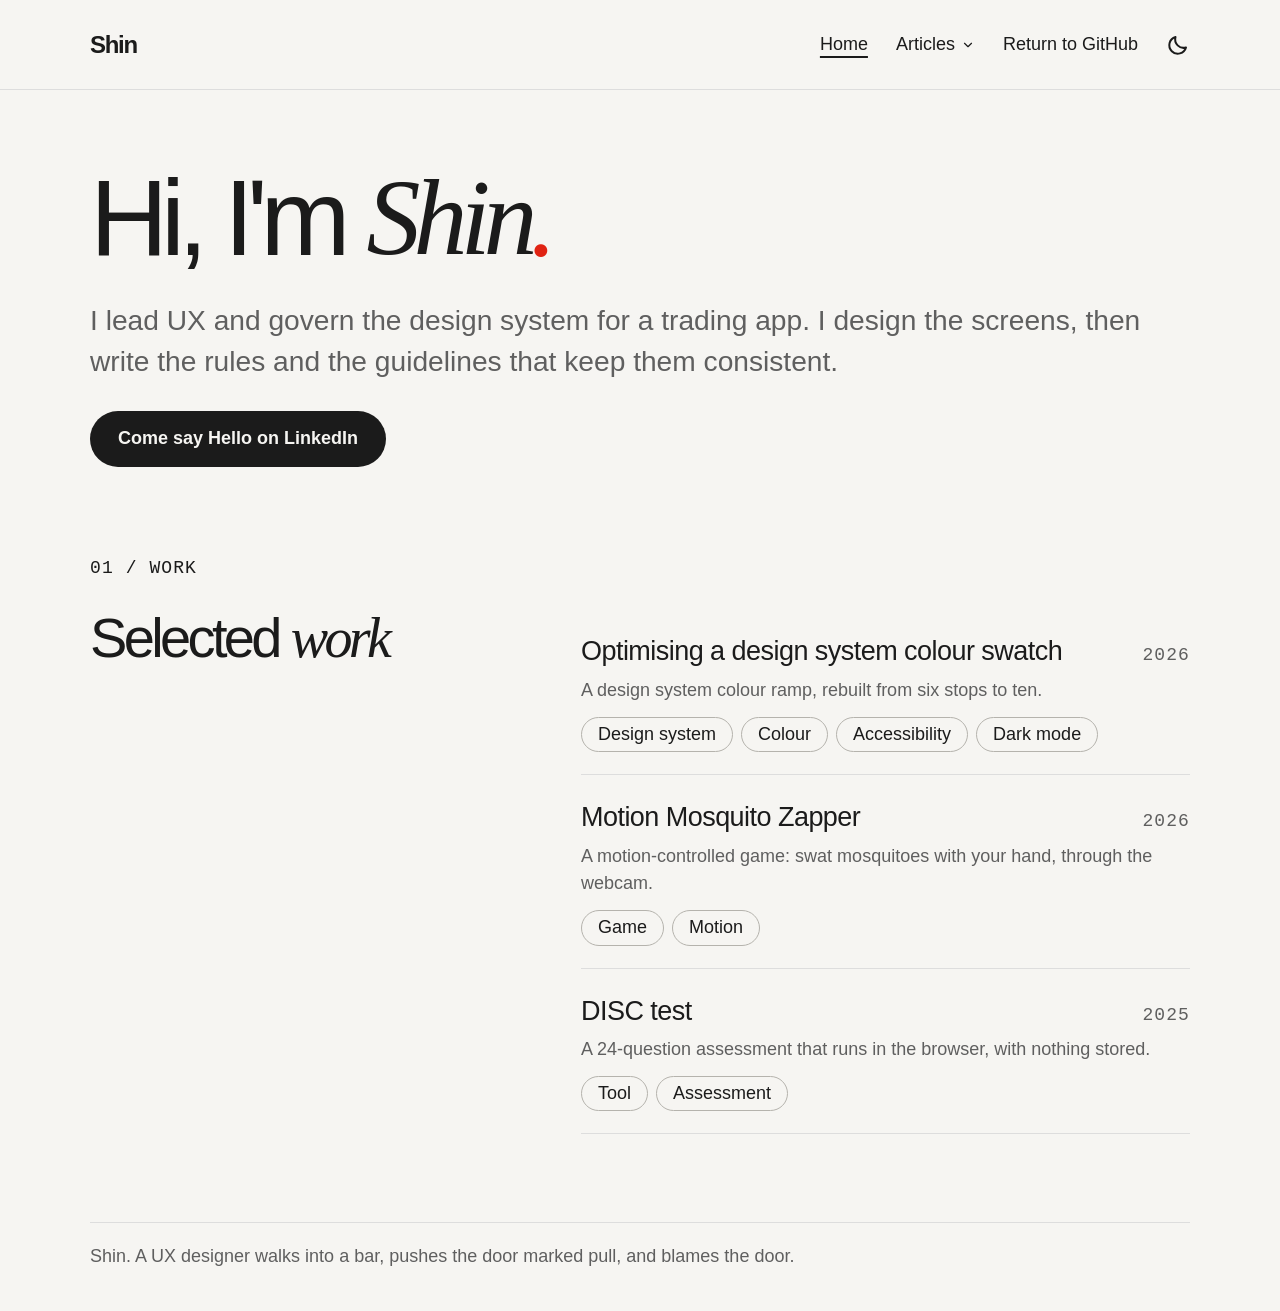
==== commit 4c6c38c0: "Rename the swatch article to colour-swatch and polish the dark theme and visuals" ====
--- a/index.html
+++ b/index.html
@@ -17,22 +17,18 @@
 .work span{grid-column:1/-1;display:block;color:var(--muted);font-size:var(--fs-caption);margin-top:4px}
 </style>
 <script>document.documentElement.classList.add("js");try{var t=localStorage.getItem("theme");if(!t&&matchMedia("(prefers-color-scheme:dark)").matches)t="dark";if(t==="dark")document.documentElement.setAttribute("data-theme","dark")}catch(e){}</script>
-<link rel="stylesheet" href="styles.css?v=5aa988ec">
+<link rel="stylesheet" href="styles.css?v=4593cac0">
 </head>
 <body>
 <a class="skip" href="#main">Skip to content</a>
-<header class="site wrap"><span class="brand">Shin</span><button class="burger" type="button" aria-expanded="false" aria-controls="site-nav" aria-label="Menu"><svg viewBox="0 0 24 24" aria-hidden="true"><path class="o" d="M3 7h18M3 12h18M3 17h18"/><path class="x" d="M5 5l14 14M19 5L5 19"/></svg></button><nav aria-label="Site" id="site-nav"><a href="index.html" aria-current="page">Home</a><div class="menu"><button class="menu-btn" type="button" aria-expanded="false" aria-controls="articles-menu">Articles<svg viewBox="0 0 24 24" aria-hidden="true"><path d="M6 9l6 6 6-6"/></svg></button><ul id="articles-menu"><li><a href="error-ramp/index.html">One red, ten stops</a></li><li><a href="font-size-study/index.html">Same study, two toolkits</a></li><li><a href="p3-comp-lib/index.html">A design system you can prompt</a></li><li><a href="ai-workflow/index.html">How I set up my AI workflow</a></li><li><a href="task-tracker/index.html">A design system from scratch</a></li></ul></div><a href="https://github.com/dofu" class="ext">Return to GitHub</a></nav><button class="theme" type="button" aria-pressed="false" aria-label="Dark theme"><svg viewBox="0 0 24 24" aria-hidden="true"><path class="moon" d="M20 14.5A8.5 8.5 0 0 1 9.5 4a8.5 8.5 0 1 0 10.5 10.5z"/><g class="sun"><circle cx="12" cy="12" r="4"/><path d="M12 2v2M12 20v2M2 12h2M20 12h2M4.9 4.9l1.4 1.4M17.7 17.7l1.4 1.4M4.9 19.1l1.4-1.4M17.7 6.3l1.4-1.4"/></g></svg></button></header>
+<header class="site wrap"><span class="brand">Shin</span><button class="burger" type="button" aria-expanded="false" aria-controls="site-nav" aria-label="Menu"><svg viewBox="0 0 24 24" aria-hidden="true"><path class="o" d="M3 7h18M3 12h18M3 17h18"/><path class="x" d="M5 5l14 14M19 5L5 19"/></svg></button><nav aria-label="Site" id="site-nav"><a href="index.html" aria-current="page">Home</a><div class="menu"><button class="menu-btn" type="button" aria-expanded="false" aria-controls="articles-menu">Articles<svg viewBox="0 0 24 24" aria-hidden="true"><path d="M6 9l6 6 6-6"/></svg></button><ul id="articles-menu"><li><a href="colour-swatch/index.html">Optimising a design system colour swatch</a></li></ul></div><a href="https://github.com/dofu" class="ext">Return to GitHub</a></nav><button class="theme" type="button" aria-pressed="false" aria-label="Dark theme"><svg viewBox="0 0 24 24" aria-hidden="true"><path class="moon" d="M20 14.5A8.5 8.5 0 0 1 9.5 4a8.5 8.5 0 1 0 10.5 10.5z"/><g class="sun"><circle cx="12" cy="12" r="4"/><path d="M12 2v2M12 20v2M2 12h2M20 12h2M4.9 4.9l1.4 1.4M17.7 17.7l1.4 1.4M4.9 19.1l1.4-1.4M17.7 6.3l1.4-1.4"/></g></svg></button></header>
 <main id="main" tabindex="-1">
 <div class="wrap"><h1>Hi, <mark>I'm</mark> <em>Shin<span>.</span></em></h1>
 <p class="lede">I lead UX and govern the design system for a trading app. I design the screens, then write the rules and the guidelines that keep them consistent.</p>
 <p class="cta"><a class="btn" href="https://www.linkedin.com/in/shingan/" rel="noopener">Come say Hello on LinkedIn</a></p></div>
 <section class="wrap" id="work"><div class="tag">01 / Work</div><h2><mark>Selected</mark> <em>work</em></h2>
 <ul class="work">
-<li><a href="error-ramp/index.html">One red, ten stops</a><time datetime="2026">2026</time><span>A design system colour ramp, rebuilt from six stops to ten.</span><ul class="tags" aria-label="Tags"><li>Design system</li><li>Colour</li><li>Accessibility</li><li>Dark mode</li></ul></li>
-<li><a href="font-size-study/index.html">Same study, two toolkits</a><time datetime="2026">2026</time><span>A font size study for older investors, set against how the same steps ran before AI.</span><ul class="tags" aria-label="Tags"><li>UX research</li><li>Usability testing</li><li>Accessibility</li><li>AI workflow</li></ul></li>
-<li><a href="p3-comp-lib/index.html">A design system you can prompt</a><time datetime="2026">2026</time><span>A component library for business analysts to prompt screens that look like ours, and the rules that came from testing it.</span><ul class="tags" aria-label="Tags"><li>Design system</li><li>AI workflow</li><li>Web components</li><li>Governance</li><li>GitHub</li><li>MCP</li></ul></li>
-<li><a href="ai-workflow/index.html">How I set up my AI workflow</a><time datetime="2026">2026</time><span>Five steps to set up Claude for UX work so it builds for your team and users: real content first, then guidelines, folders, notes and a separate check.</span><ul class="tags" aria-label="Tags"><li>AI workflow</li><li>Context engineering</li><li>MCP</li><li>Governance</li></ul></li>
-<li><a href="task-tracker/index.html">A design system from scratch</a><time datetime="2026">2026</time><span>A design system built from nothing around a small to-do game: what it has to include, what each colour means, what Claude did that I changed, and how an audit keeps it right.</span><ul class="tags" aria-label="Tags"><li>Design system</li><li>Colour</li><li>Components</li><li>Accessibility</li><li>AI workflow</li></ul></li>
+<li><a href="colour-swatch/index.html">Optimising a design system colour swatch</a><time datetime="2026">2026</time><span>A design system colour ramp, rebuilt from six stops to ten.</span><ul class="tags" aria-label="Tags"><li>Design system</li><li>Colour</li><li>Accessibility</li><li>Dark mode</li></ul></li>
 <li><a href="motion-mosquito-zapper-game/">Motion Mosquito Zapper</a><time datetime="2026">2026</time><span>A motion-controlled game: swat mosquitoes with your hand, through the webcam.</span><ul class="tags" aria-label="Tags"><li>Game</li><li>Motion</li></ul></li>
 <li><a href="disc-test/">DISC test</a><time datetime="2025">2025</time><span>A 24-question assessment that runs in the browser, with nothing stored.</span><ul class="tags" aria-label="Tags"><li>Tool</li><li>Assessment</li></ul></li>
 </ul></section>
--- a/styles.css
+++ b/styles.css
@@ -401,13 +401,13 @@
 :focus-visible{outline:2px solid var(--accent);outline-offset:3px}
 @media (prefers-reduced-motion:reduce){html{scroll-behavior:auto}}
 
-/* Article header preview (task-tracker): the app in a window over a wallpaper */
+/* Article header preview: the app in a window over a wallpaper */
 figure.hero{margin:var(--space-block) 0 0}
 figure.hero img{margin:0;border:0}
-/* Component image inside a table cell (task-tracker components table) */
+/* Component image inside a table cell */
 table.stack td img.ci{width:auto;max-width:100%;max-height:120px;margin:12px 0 0;border:0;border-radius:0}
 
-/* Token map (task-tracker): primitives on the left, the tokens that point at them on the right, joined by lines */
+/* Token map: primitives on the left, the tokens that point at them on the right, joined by lines */
 section>figure.tokenmap{grid-column:1/-1}
 figure.tokenmap{margin:var(--space-block) 0}
 figure.tokenmap>ol,figure.tokenmap ul.toks{list-style:none;margin:0;padding:0;max-width:none}
@@ -438,7 +438,7 @@
 figure.tokenmap .toks li:last-child::after{bottom:50%}
 }
 
-/* Task row anatomy (task-tracker): numbered badges on the drawn row, legend beside it; Done state for the demo rows */
+/* Task row anatomy: numbered badges on the drawn row, legend beside it; Done state for the demo rows */
 figure.comp .trow.done{--fill1:#FFFBF2;--fill2:#F1EAE6;--line-c:#E8C8CF;--lip:#D9A3B0}
 figure.comp .trow.done .txt strong{text-decoration:line-through;color:#5A4350}
 figure.anatomy{grid-template-columns:minmax(0,2fr) minmax(0,3fr)}
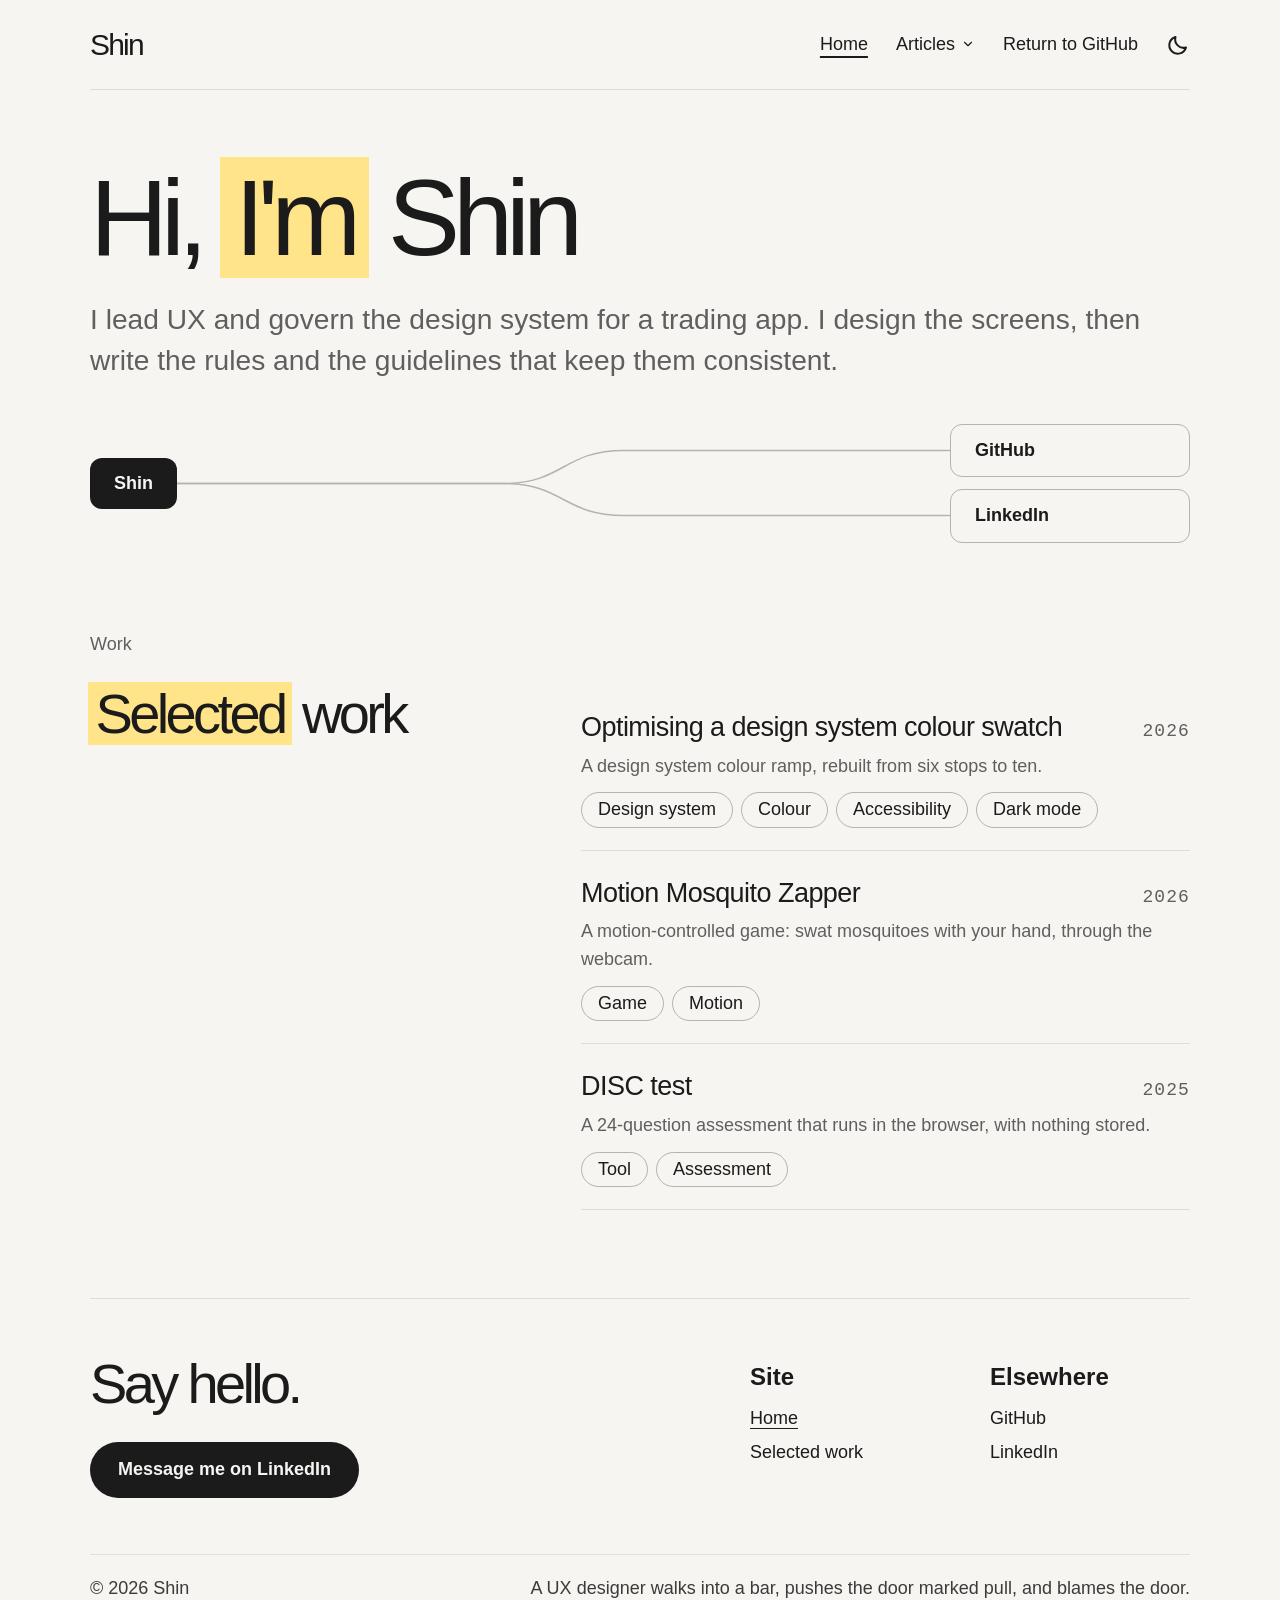
==== commit 93713706: "Update home and colour swatch: plain headlines, quiet labels, new footer, Trade pointer figure" ====
--- a/index.html
+++ b/index.html
@@ -17,16 +17,16 @@
 .work span{grid-column:1/-1;display:block;color:var(--muted);font-size:var(--fs-caption);margin-top:4px}
 </style>
 <script>document.documentElement.classList.add("js");try{var t=localStorage.getItem("theme");if(!t&&matchMedia("(prefers-color-scheme:dark)").matches)t="dark";if(t==="dark")document.documentElement.setAttribute("data-theme","dark")}catch(e){}</script>
-<link rel="stylesheet" href="styles.css?v=4593cac0">
+<link rel="stylesheet" href="styles.css?v=b828bbfb">
 </head>
 <body>
 <a class="skip" href="#main">Skip to content</a>
-<header class="site wrap"><span class="brand">Shin</span><button class="burger" type="button" aria-expanded="false" aria-controls="site-nav" aria-label="Menu"><svg viewBox="0 0 24 24" aria-hidden="true"><path class="o" d="M3 7h18M3 12h18M3 17h18"/><path class="x" d="M5 5l14 14M19 5L5 19"/></svg></button><nav aria-label="Site" id="site-nav"><a href="index.html" aria-current="page">Home</a><div class="menu"><button class="menu-btn" type="button" aria-expanded="false" aria-controls="articles-menu">Articles<svg viewBox="0 0 24 24" aria-hidden="true"><path d="M6 9l6 6 6-6"/></svg></button><ul id="articles-menu"><li><a href="colour-swatch/index.html">Optimising a design system colour swatch</a></li></ul></div><a href="https://github.com/dofu" class="ext">Return to GitHub</a></nav><button class="theme" type="button" aria-pressed="false" aria-label="Dark theme"><svg viewBox="0 0 24 24" aria-hidden="true"><path class="moon" d="M20 14.5A8.5 8.5 0 0 1 9.5 4a8.5 8.5 0 1 0 10.5 10.5z"/><g class="sun"><circle cx="12" cy="12" r="4"/><path d="M12 2v2M12 20v2M2 12h2M20 12h2M4.9 4.9l1.4 1.4M17.7 17.7l1.4 1.4M4.9 19.1l1.4-1.4M17.7 6.3l1.4-1.4"/></g></svg></button></header>
+<header class="site wrap"><span class="brand">Shin</span><button class="burger" type="button" aria-expanded="false" aria-controls="site-nav" aria-label="Menu"><svg viewBox="0 0 24 24" aria-hidden="true"><path class="o" d="M3 7h18M3 12h18M3 17h18"/><path class="x" d="M5 5l14 14M19 5L5 19"/></svg></button><nav aria-label="Site" id="site-nav"><a href="index.html" aria-current="page">Home</a><div class="menu"><button class="menu-btn" type="button" aria-expanded="false" aria-controls="articles-menu"><span class="lbl">Articles</span><svg viewBox="0 0 24 24" aria-hidden="true"><path d="M6 9l6 6 6-6"/></svg></button><ul id="articles-menu"><li><a href="colour-swatch/index.html">Optimising a design system colour swatch</a></li></ul></div><a href="https://github.com/dofu" class="ext">Return to GitHub</a></nav><button class="theme" type="button" aria-pressed="false" aria-label="Dark theme"><svg viewBox="0 0 24 24" aria-hidden="true"><path class="moon" d="M20 14.5A8.5 8.5 0 0 1 9.5 4a8.5 8.5 0 1 0 10.5 10.5z"/><g class="sun"><circle cx="12" cy="12" r="4"/><path d="M12 2v2M12 20v2M2 12h2M20 12h2M4.9 4.9l1.4 1.4M17.7 17.7l1.4 1.4M4.9 19.1l1.4-1.4M17.7 6.3l1.4-1.4"/></g></svg></button></header>
 <main id="main" tabindex="-1">
-<div class="wrap"><h1>Hi, <mark>I'm</mark> <em>Shin<span>.</span></em></h1>
+<div class="wrap"><h1>Hi, <mark>I'm</mark> <em>Shin</em></h1>
 <p class="lede">I lead UX and govern the design system for a trading app. I design the screens, then write the rules and the guidelines that keep them consistent.</p>
-<p class="cta"><a class="btn" href="https://www.linkedin.com/in/shingan/" rel="noopener">Come say Hello on LinkedIn</a></p></div>
-<section class="wrap" id="work"><div class="tag">01 / Work</div><h2><mark>Selected</mark> <em>work</em></h2>
+<nav class="pipe" aria-label="Find me on"><span class="src" aria-hidden="true">Shin</span><ul><li><a href="https://github.com/dofu" rel="noopener">GitHub</a></li><li><a href="https://www.linkedin.com/in/shingan/" rel="noopener">LinkedIn</a></li></ul></nav></div>
+<section class="wrap" id="work"><div class="tag">Work</div><h2><mark>Selected</mark> <em>work</em></h2>
 <ul class="work">
 <li><a href="colour-swatch/index.html">Optimising a design system colour swatch</a><time datetime="2026">2026</time><span>A design system colour ramp, rebuilt from six stops to ten.</span><ul class="tags" aria-label="Tags"><li>Design system</li><li>Colour</li><li>Accessibility</li><li>Dark mode</li></ul></li>
 <li><a href="motion-mosquito-zapper-game/">Motion Mosquito Zapper</a><time datetime="2026">2026</time><span>A motion-controlled game: swat mosquitoes with your hand, through the webcam.</span><ul class="tags" aria-label="Tags"><li>Game</li><li>Motion</li></ul></li>
@@ -34,6 +34,6 @@
 </ul></section>
 </main>
 <script src="reveal.js" defer></script>
-<footer class="wrap">Shin. A UX designer walks into a bar, pushes the door marked pull, and blames the door.</footer>
+<footer class="site-foot"><div class="wrap"><div class="top"><div class="hi"><p class="hello">Say hello.</p><p class="cta"><a class="btn" href="https://www.linkedin.com/in/shingan/" rel="noopener">Message me on LinkedIn</a></p></div><nav class="cols" aria-label="Footer"><div><h3>Site</h3><ul><li><a href="index.html" aria-current="page">Home</a></li><li><a href="index.html#work">Selected work</a></li></ul></div><div><h3>Elsewhere</h3><ul><li><a href="https://github.com/dofu">GitHub</a></li><li><a href="https://www.linkedin.com/in/shingan/">LinkedIn</a></li></ul></div></nav></div><p class="base"><span>&copy; 2026 Shin</span><span>A UX designer walks into a bar, pushes the door marked pull, and blames the door.</span></p></div></footer>
 </body>
 </html>
--- a/styles.css
+++ b/styles.css
@@ -1,6 +1,6 @@
 :root{color-scheme:light;
 --cream:#F6F5F2;--ink:#1B1B1B;--band:#353535;--muted:#5F5F5F;--line:#DDDDDD;--accent:#E02313;--note:#E02313;
---band-soft:#ECEAE4;--panel:#E6E3DB;--tag-line:#B5B3AD;--bar-before:#3B7BF2;--bar-before-tint:#D0E2FF;--bar-now:#D97757;--bar-now-tint:#F7DCD0;--ok:#198038;--no:#E02313;--ok-soft:#C8E1CE;--no-soft:#EFC4BC;--ink-soft:#4F4F4F;--bubble:#D9E6FB;--bubble-ink:var(--ink);
+--band-soft:#ECEAE4;--panel:#E6E3DB;--tag-line:#B5B3AD;--bar-before:#3B7BF2;--bar-before-tint:#D0E2FF;--bar-now:var(--ink);--bar-now-tint:transparent;--hl-light:#FFE48A;--ok:#198038;--no:#E02313;--ok-soft:#C8E1CE;--no-soft:#EFC4BC;--ink-soft:#4F4F4F;--bubble:#D9E6FB;--bubble-ink:var(--ink);
 --font-sans:Arial,Helvetica,sans-serif;--font-serif:Georgia,serif;--font-mono:ui-monospace,SFMono-Regular,Menlo,Consolas,monospace;
 /* type scale: nothing below --fs-caption */
 --fs-body:21px;--fs-lead:24px;--fs-lede:clamp(24px,2.2vw,29px);--fs-caption:18px;--fs-label:18px;
@@ -17,12 +17,12 @@
 .wrap{width:min(var(--wrap-width),calc(100% - var(--gutter)));margin-inline:auto}
 header.site{height:var(--header-h);display:flex;align-items:center;gap:54px;border-bottom:1px solid var(--line)}
 a.brand{text-decoration:none}
-.brand{font-size:var(--fs-brand);font-weight:700;letter-spacing:-.055em;white-space:nowrap}
+.brand{font:500 30px/1 var(--font-sans);letter-spacing:-.06em;white-space:nowrap;color:var(--ink)}
+.brand span{color:var(--accent)}
 h1,h2,h3{margin:0;font-weight:500}
 h1,h2{text-wrap:balance}
 h1,h2{letter-spacing:-.065em;line-height:var(--lh-tight)}
-h1 em,h2 em{font-family:var(--font-serif);font-weight:400}
-h1 em>span:not(.w){color:var(--accent)}
+h1 em,h2 em{font-style:normal}
 h1{font-size:var(--fs-h1);margin:72px 0 0}
 h2{font-size:var(--fs-h2)}
 .lede{font-size:var(--fs-lede);line-height:1.45;color:var(--muted);max-width:none;margin:26px 0 0}
@@ -31,7 +31,7 @@
 section>.tag{grid-column:1/-1}
 section>h2{grid-column:1;grid-row:2;align-self:start}
 section>img,section>table,section>.with-note{grid-column:1/-1}
-.tag{font:var(--fs-label)/1.5 var(--font-mono);letter-spacing:.06em;text-transform:uppercase;margin-bottom:27px}
+.tag{font:var(--fs-label)/1.5 var(--font-sans);color:var(--muted);margin-bottom:27px}
 p{margin:0 0 var(--space-text);max-width:var(--measure)}
 section>p:first-of-type{font-size:var(--fs-lead);line-height:1.5;letter-spacing:-.015em}
 section>p.cap{font-size:var(--fs-caption);line-height:1.6;letter-spacing:0}
@@ -40,11 +40,11 @@
 td .yn{width:22px;height:22px;vertical-align:-4px;margin-right:8px}
 th .lg{width:24px;height:24px;vertical-align:-6px;margin-right:8px}
 section>.result{grid-column:1/-1;margin:var(--space-block) 0;padding:32px 36px;border-radius:var(--radius-shot);background:var(--band-soft)}
-.result .k{display:block;font:var(--fs-label)/1.4 var(--font-mono);letter-spacing:.06em;text-transform:uppercase;color:var(--ink-soft)}
+.result .k{display:block;font:var(--fs-label)/1.4 var(--font-sans);letter-spacing:0;text-transform:none;color:var(--ink-soft)}
 .result p{margin:14px 0 14px;max-width:none;font:500 var(--fs-lead)/1.5 var(--font-mono);letter-spacing:0;overflow-wrap:anywhere}
 .result .t{display:block;font-size:var(--fs-body);color:var(--ink-soft)}
 section>.spanbar{grid-column:1/-1;margin:var(--space-block) 0 0}
-.spanbar{min-height:48px;padding:8px 24px;text-align:center;border-radius:28px;background:var(--bar-now);color:var(--ink);display:flex;align-items:center;justify-content:center;font-size:var(--fs-body);font-weight:600;transform-origin:left}
+.spanbar{min-height:48px;padding:8px 24px;text-align:center;border-radius:28px;background:none;box-shadow:inset 0 0 0 2px var(--bar-now);color:var(--ink);display:flex;align-items:center;justify-content:center;font-size:var(--fs-body);font-weight:600;transform-origin:left}
 .spanbar+.flow{margin-top:20px}
 .js .spanbar{transform:scaleX(0)}
 .js .spanbar span{opacity:0}
@@ -73,10 +73,21 @@
 .map ul.mind{display:grid;grid-template-columns:repeat(2,minmax(0,1fr))}
 .map li{margin:0;padding:14px 18px;border-radius:var(--radius-shot);background:var(--band-soft);font-size:var(--fs-caption);line-height:1.3;display:flex;flex-direction:column;gap:2px}
 .map li span{color:var(--ink-soft)}
-.map .hub{position:relative;text-align:center;padding:28px 12px;border-radius:var(--radius-shot);background:var(--bar-now);color:var(--ink);font:600 var(--fs-lead)/1.2 var(--font-sans)}
+.map .hub{position:relative;text-align:center;padding:28px 12px;border-radius:var(--radius-shot);background:none;box-shadow:inset 0 0 0 2px var(--bar-now);color:var(--ink);font:600 var(--fs-lead)/1.2 var(--font-sans)}
 .map .hub::before,.map .hub::after{content:"";position:absolute;top:calc(50% - 8px);width:40px;height:16px;background:var(--tag-line);clip-path:polygon(0 50%,30% 12%,30% 40%,70% 40%,70% 12%,100% 50%,70% 88%,70% 60%,30% 60%,30% 88%)}
 .map .hub::before{left:-52px}.map .hub::after{right:-52px}
 .map figcaption{grid-column:1/-1;margin-top:20px}
+.map{position:relative}
+.map.wired{column-gap:112px}
+.map.wired .hub::before,.map.wired .hub::after{display:none}
+.map .wires{position:absolute;inset:0;width:100%;height:100%;overflow:visible;pointer-events:none}
+.map .wires path{fill:none;stroke:var(--tag-line);stroke-width:1.5}
+.map .wire-dot{position:absolute;left:0;top:0;width:6px;height:6px;margin:0;background:var(--ink);opacity:0;offset-rotate:0deg;pointer-events:none}
+.js .map .wires path{stroke-dasharray:1;stroke-dashoffset:1}
+.js .map.in-view .wires path{animation:wire-draw .5s ease-out .9s forwards}
+.js .map.in-view .wires path.out{animation-delay:1.2s}
+.js .map.settled .wires path{animation:none;stroke-dashoffset:0}
+@keyframes wire-draw{to{stroke-dashoffset:0}}
 .map li:nth-child(1){--i:0}.map li:nth-child(2){--i:1}.map li:nth-child(3){--i:2}.map li:nth-child(4){--i:3}.map li:nth-child(5){--i:4}.map li:nth-child(6){--i:5}.map li:nth-child(7){--i:6}.map li:nth-child(8){--i:7}.map li:nth-child(9){--i:8}
 .map .in{--b:.3s}.map .work{--b:1.4s}
 .js .map .g,.js .map li{opacity:0;transform:translateY(14px)}
@@ -146,7 +157,7 @@
 figure.typescale .spec{font-size:var(--fs-caption);color:var(--muted);text-align:right}
 figure.pairs{margin:var(--space-block) 0;display:grid;grid-template-columns:repeat(3,minmax(0,1fr));gap:24px}
 figure.pairs .pair{display:flex;flex-direction:column;gap:14px}
-figure.pairs .k{font:var(--fs-label)/1.4 var(--font-mono);text-transform:uppercase;letter-spacing:.06em;color:var(--muted)}
+figure.pairs .k{font:var(--fs-label)/1.4 var(--font-sans);text-transform:none;letter-spacing:0;color:var(--muted)}
 figure.pairs .was,figure.pairs .now{display:flex;flex-direction:column;gap:10px;padding:16px;border-radius:var(--radius-shot);background:var(--band-soft)}
 figure.pairs .lbl{font-size:var(--fs-caption);color:var(--ink-soft);line-height:1.4}
 figure.pairs .btn{display:block;padding:12px 16px;border-radius:14px;text-align:center;font:700 var(--fs-caption)/1.3 var(--font-sans)}
@@ -166,7 +177,7 @@
 figure.auditfig .tiles span{font:400 var(--fs-label)/1.2 var(--font-mono);letter-spacing:0}
 @media (max-width:860px){figure.callouts{grid-template-columns:minmax(0,1fr)}figure.callouts .shot{max-width:300px}figure.board ol{grid-template-columns:repeat(2,minmax(0,1fr))}figure.typescale .row{grid-template-columns:1fr 1fr;grid-template-areas:"a b" "c c" "d d"}figure.typescale s,figure.typescale .nil{grid-area:a}figure.typescale strong{grid-area:b}figure.typescale .sample{grid-area:c}figure.typescale .spec{grid-area:d;text-align:left}figure.pairs{grid-template-columns:minmax(0,1fr)}figure.auditfig .steps{grid-template-columns:minmax(0,1fr)}figure.auditfig .tiles{grid-template-columns:repeat(4,minmax(0,1fr))}}
 figure.swatches{margin:var(--space-block) 0}
-figure.swatches .k{display:block;margin:0 0 12px;font:var(--fs-label) var(--font-mono);text-transform:uppercase;letter-spacing:.06em;color:var(--muted)}
+figure.swatches .k{display:block;margin:0 0 12px;font:var(--fs-label) var(--font-sans);text-transform:none;letter-spacing:0;color:var(--muted)}
 figure.swatches .before{margin:0 0 28px;padding:0 0 24px;border-bottom:1px solid var(--line)}
 figure.swatches .loose{display:flex;flex-wrap:wrap;gap:14px 16px;margin:0 0 14px}
 figure.swatches .loose div{display:flex;flex-direction:column;align-items:center;gap:6px;font-size:var(--fs-caption);color:var(--muted)}
@@ -178,7 +189,7 @@
 figure.swatches .stops i{flex:1}
 figure.swatches li span:not(.stops){color:var(--muted)}
 @media (max-width:860px){figure.chars{grid-template-columns:repeat(3,minmax(0,1fr));gap:12px}figure.chars img{width:100%}figure.swatches ul{grid-template-columns:repeat(2,minmax(0,1fr))}}
-@media (prefers-reduced-motion:reduce){.js .map .g,.js .map li,.js .map .hub{opacity:1;transform:none;animation:none!important}.js .map .hub::before,.js .map .hub::after{transform:none;animation:none!important}}
+@media (prefers-reduced-motion:reduce){.js .map .g,.js .map li,.js .map .hub{opacity:1;transform:none;animation:none!important}.js .map .wires path{stroke-dashoffset:0;animation:none!important}.js .map .hub::before,.js .map .hub::after{transform:none;animation:none!important}}
 .prompt{background:var(--band-soft);border-radius:var(--radius-shot);padding:20px 24px;font:var(--fs-label)/1.6 var(--font-mono);letter-spacing:0;overflow-wrap:anywhere;max-width:none}
 img{display:block;width:100%;height:auto;margin:var(--space-block) 0;border:1px solid var(--line);border-radius:var(--radius-img)}
 ol,ul{margin:0 0 var(--space-text);padding-left:22px;max-width:var(--measure)} li{margin:0 0 14px}
@@ -206,11 +217,11 @@
 section.band.soft a{color:var(--ink)}
 footer{margin-top:var(--space-section);border-top:1px solid var(--line);padding:20px 0 40px;color:var(--muted);font-size:var(--fs-label)}
 table{width:100%;border-collapse:collapse;text-align:left;font-size:var(--fs-label);margin:var(--space-block) 0}
-th{font:var(--fs-label) var(--font-mono);text-transform:uppercase;letter-spacing:.06em;padding:15px 15px 15px 0;border-bottom:1px solid var(--ink)}
+th{font:var(--fs-label) var(--font-sans);text-transform:none;letter-spacing:0;padding:15px 15px 15px 0;border-bottom:1px solid var(--ink)}
 td{padding:16px 20px 16px 0;border-bottom:1px solid var(--line);vertical-align:top;line-height:1.5}
 header nav{display:flex;gap:28px;font-size:var(--fs-label);margin-left:auto}
 header nav a{text-decoration:none}
-header nav a:hover{text-decoration:underline}
+header nav a:hover{text-decoration:underline;text-underline-offset:6px}
 .burger{display:none}
 header nav a[aria-current]{text-decoration:underline;text-decoration-thickness:2px;text-underline-offset:6px}
 header nav .menu{position:relative}
@@ -299,12 +310,13 @@
 .chart .line{position:relative;display:flex;flex-wrap:wrap;align-items:center;gap:4px 12px;min-width:0}
 .chart .bar{display:block;flex:none;height:28px;width:var(--w);border-radius:3px}
 .chart .line.before .bar{background:var(--bar-before)}
-.chart .line.now .bar{background:var(--bar-now)}
+.chart .line.now .bar{background:none;box-shadow:inset 0 0 0 2px var(--bar-now)}
 .chart .line .bar.range{display:flex;outline:2px dashed currentColor;outline-offset:-2px}
 .chart .line.before .bar.range{background:var(--bar-before-tint);color:var(--bar-before)}
 .chart .line.now .bar.range{background:var(--bar-now-tint);color:var(--bar-now)}
 .chart .bar.range i{display:block;height:100%;background:var(--bar-before);border-radius:3px 0 0 3px}
-.chart .line.now .bar.range i{background:var(--bar-now)}
+.chart .line.now .bar.range{box-shadow:none}
+.chart .line.now .bar.range i{background:none;box-shadow:inset 0 0 0 2px var(--bar-now)}
 .chart .line.before .bar.none{position:absolute;left:-42px;top:0;width:28px;height:28px;border-radius:8px;background:var(--bar-before-tint);border:2px dashed var(--bar-before)}
 .chart .line.before:has(.bar.none){padding-left:0}
 .chart .blabel{font-size:var(--fs-caption);line-height:1.4;min-width:0}
@@ -316,7 +328,7 @@
 .chart .legend li{margin:0;display:flex;align-items:center;gap:10px;font-size:var(--fs-caption)}
 .chart .legend .sw{display:block;width:26px;height:16px;border-radius:3px}
 .chart .legend .sw.before{background:var(--bar-before)}
-.chart .legend .sw.now{background:var(--bar-now)}
+.chart .legend .sw.now{background:none;box-shadow:inset 0 0 0 2px var(--bar-now)}
 @media (max-width:860px){
   figure.chart{--name-w:0px}
   .chart .crow{grid-template-columns:minmax(0,1fr);row-gap:10px}
@@ -328,7 +340,7 @@
 .stats{list-style:none;margin:var(--space-block) 0 0;padding:0;max-width:none;display:grid;grid-template-columns:repeat(3,minmax(0,1fr));gap:20px}
 .stats li{margin:0;padding:24px 28px 28px;border-radius:var(--radius-shot);background:var(--panel);color:var(--ink)}
 .stats li.found{background:var(--ok-soft)}
-.stats .k{display:block;font:var(--fs-label)/1.4 var(--font-mono);letter-spacing:.06em;text-transform:uppercase;color:var(--ink-soft)}
+.stats .k{display:block;font:var(--fs-label)/1.4 var(--font-sans);letter-spacing:0;text-transform:none;color:var(--ink-soft)}
 .stats .was{display:block;margin-top:14px;font-size:var(--fs-body);line-height:1.3;color:var(--ink-soft);text-decoration:line-through;text-decoration-thickness:2px;text-decoration-color:var(--bar-before)}
 .stats li.found .was{text-decoration-color:var(--no)}
 .stats .n{display:block;margin-top:2px;font-size:clamp(40px,4.4vw,56px);font-weight:500;letter-spacing:-.045em;line-height:1.05}
@@ -346,7 +358,7 @@
 .method{margin:0 0 var(--space-text);padding:0}
 .method>div{display:grid;grid-template-columns:150px minmax(0,1fr);column-gap:24px;padding:16px 0;border-bottom:1px solid var(--line)}
 .method>div:first-child{border-top:1px solid var(--ink)}
-.method dt{font:var(--fs-label)/1.5 var(--font-mono);letter-spacing:.06em;text-transform:uppercase;color:var(--muted)}
+.method dt{font:var(--fs-label)/1.5 var(--font-sans);letter-spacing:0;text-transform:none;color:var(--muted)}
 .method dd{margin:0}
 @media (max-width:860px){.method>div{grid-template-columns:minmax(0,1fr);row-gap:4px}}
 /* verdict cards: muted red when an assumption did not hold, muted green when it did.
@@ -358,7 +370,7 @@
 .verdicts>li.ok{background:var(--ok-soft)}
 .verdicts p{margin:0;max-width:none}
 .verdicts .claim{margin-bottom:18px;font-weight:600;line-height:1.35}
-.verdicts .claim::before,.verdicts .found::before{display:block;margin-bottom:6px;font:400 var(--fs-label)/1.4 var(--font-mono);letter-spacing:.06em;text-transform:uppercase;color:var(--ink-soft)}
+.verdicts .claim::before,.verdicts .found::before{display:block;margin-bottom:6px;font:400 var(--fs-label)/1.4 var(--font-sans);letter-spacing:0;text-transform:none;color:var(--ink-soft)}
 .verdicts .claim::before{content:"We assumed"}
 .verdicts .found::before{content:"We found"}
 .verdicts .mark{display:block;width:48px;height:48px;margin-bottom:18px}
@@ -393,6 +405,51 @@
   table.stack td[data-label]::before{content:attr(data-label);color:var(--muted)}
   table.stack td.pick{padding:2px 8px;margin:2px -8px;border-radius:8px}
 }
+.pipe{position:relative;margin:calc(var(--space-block)*1.5) 0 0;display:grid;grid-template-columns:auto minmax(72px,1fr) minmax(0,240px);align-items:center}
+.pipe .src{grid-column:1;padding:14px 24px;border-radius:var(--radius-shot);background:var(--ink);color:var(--cream);font:600 var(--fs-caption)/1.3 var(--font-sans)}
+.pipe ul{grid-column:3;list-style:none;margin:0;padding:0;max-width:none;display:flex;flex-direction:column;gap:12px}
+.pipe li{margin:0;padding:0}
+.pipe a{display:block;padding:14px 24px;border:1px solid var(--tag-line);border-radius:var(--radius-shot);color:var(--ink);font:600 var(--fs-caption)/1.3 var(--font-sans);text-decoration:none;transition:background .15s,color .15s,border-color .15s}
+.pipe a:hover{background:var(--ink);color:var(--cream);border-color:var(--ink)}
+.pipe .wires{position:absolute;inset:0;width:100%;height:100%;overflow:visible;pointer-events:none}
+.pipe .wires path{fill:none;stroke:var(--tag-line);stroke-width:1.5}
+.pipe .wire-dot{position:absolute;left:0;top:0;width:6px;height:6px;margin:0;background:var(--ink);opacity:0;offset-rotate:0deg;pointer-events:none}
+.js .pipe .wires path{stroke-dasharray:1;stroke-dashoffset:1}
+.js .pipe.in-view .wires path{animation:wire-draw .7s ease-out .4s forwards}
+.js .pipe.settled .wires path{animation:none;stroke-dashoffset:0}
+@media (prefers-reduced-motion:reduce){.js .pipe .wires path{stroke-dashoffset:0;animation:none!important}}
+@media (max-width:700px){.pipe .src,.pipe a{padding:12px 16px}}
+figure.gitgraph{position:relative;margin:var(--space-block) 0}
+.gitgraph ol{list-style:none;margin:0;padding:0;max-width:none;display:flex;flex-direction:column;gap:28px}
+.gitgraph ol>li{position:relative;margin:0;padding:0 0 0 92px;display:block;max-width:none}
+.gitgraph ol>li::before{content:none}
+.gitgraph .node{position:absolute;left:6px;top:4px;width:20px;height:20px;box-sizing:border-box;border-radius:50%;background:#BDF0D6;border:2px solid #86C9A6}
+.gitgraph li.side .node{left:50px;background:var(--cream)}
+.gitgraph li.drop .node{border-color:var(--tag-line)}
+.gitgraph .h{display:flex;flex-wrap:wrap;align-items:baseline;column-gap:12px;font:600 var(--fs-body)/1.3 var(--font-sans);color:var(--ink)}
+.gitgraph .n{font-size:var(--fs-caption);font-weight:400;color:var(--muted)}
+.gitgraph .b{display:block;margin-top:4px;max-width:var(--measure);font-size:var(--fs-caption);line-height:1.4;color:var(--ink-soft)}
+.gitgraph li.drop .lbl{color:var(--muted)}
+.gitgraph figcaption{margin-top:24px}
+.gitgraph .wires{position:absolute;inset:0;width:100%;height:100%;overflow:visible;pointer-events:none}
+.gitgraph .wires path{fill:none;stroke:#86C9A6;stroke-width:2}
+.gitgraph .wires path.drop{stroke:var(--tag-line);stroke-dasharray:4 5}
+.gitgraph .node{z-index:1}
+.gitgraph .wire-dot{position:absolute;left:0;top:0;z-index:2;width:6px;height:6px;margin:0;background:var(--ink);opacity:0;offset-rotate:0deg;pointer-events:none}
+footer.site-foot{--fg:var(--ink);--rule:var(--line);margin-top:var(--space-section);border:0;padding:0 0 40px;color:var(--fg);font-size:var(--fs-caption)}
+footer.site-foot>.wrap{border-top:1px solid var(--line);padding-top:56px}
+.site-foot p{max-width:none;margin:0}
+.site-foot .hello{font:500 var(--fs-h2)/var(--lh-tight) var(--font-sans);letter-spacing:-.065em}
+.site-foot .cta{margin-top:28px}
+.site-foot .top{display:flex;flex-wrap:wrap;justify-content:space-between;align-items:flex-start;gap:40px 64px}
+.site-foot .cols{display:grid;grid-template-columns:repeat(2,minmax(0,200px));gap:40px;padding-top:8px}
+.site-foot h3{margin:0 0 14px;font:600 var(--fs-lead)/1.2 var(--font-sans)}
+.site-foot ul{list-style:none;margin:0;padding:0;max-width:none}
+.site-foot li{margin:0 0 10px;padding:0;line-height:1.35}
+.site-foot .cols a{color:var(--fg);text-decoration:none}
+.site-foot .cols a:hover,.site-foot .cols a[aria-current]{text-decoration:underline;text-underline-offset:4px}
+.site-foot .base{display:flex;flex-wrap:wrap;justify-content:space-between;gap:8px 40px;margin-top:56px;padding-top:20px;border-top:1px solid var(--rule);font-size:var(--fs-label);opacity:.85}
+@media (max-width:700px){.site-foot .cols{width:100%;grid-template-columns:repeat(2,minmax(0,1fr));gap:24px}}
 .cta{margin:var(--space-block) 0 0}
 .btn{display:inline-block;background:var(--ink);color:var(--cream);font-size:var(--fs-caption);font-weight:600;text-decoration:none;padding:14px 28px;border-radius:999px;transition:background .15s}
 .btn:hover{background:var(--accent)}
@@ -401,18 +458,15 @@
 :focus-visible{outline:2px solid var(--accent);outline-offset:3px}
 @media (prefers-reduced-motion:reduce){html{scroll-behavior:auto}}
 
-/* Article header preview: the app in a window over a wallpaper */
 figure.hero{margin:var(--space-block) 0 0}
 figure.hero img{margin:0;border:0}
-/* Component image inside a table cell */
 table.stack td img.ci{width:auto;max-width:100%;max-height:120px;margin:12px 0 0;border:0;border-radius:0}
 
-/* Token map: primitives on the left, the tokens that point at them on the right, joined by lines */
 section>figure.tokenmap{grid-column:1/-1}
 figure.tokenmap{margin:var(--space-block) 0}
 figure.tokenmap>ol,figure.tokenmap ul.toks{list-style:none;margin:0;padding:0;max-width:none}
 figure.tokenmap .hd,figure.tokenmap>ol>li{display:grid;grid-template-columns:minmax(0,2fr) minmax(0,3fr);column-gap:64px}
-figure.tokenmap .hd{font:var(--fs-label)/1.5 var(--font-mono);letter-spacing:.06em;text-transform:uppercase;color:var(--muted);padding-bottom:10px}
+figure.tokenmap .hd{font:var(--fs-label)/1.5 var(--font-sans);letter-spacing:0;text-transform:none;color:var(--muted);padding-bottom:10px}
 figure.tokenmap>ol>li{align-items:center;padding:12px 0;border-top:1px solid var(--line)}
 figure.tokenmap .prim{position:relative;display:flex;align-items:center;gap:12px;min-width:0}
 figure.tokenmap .prim i{flex:none;width:34px;height:34px;border-radius:50%;box-shadow:inset 0 0 0 1px rgba(0,0,0,.12)}
@@ -438,7 +492,6 @@
 figure.tokenmap .toks li:last-child::after{bottom:50%}
 }
 
-/* Task row anatomy: numbered badges on the drawn row, legend beside it; Done state for the demo rows */
 figure.comp .trow.done{--fill1:#FFFBF2;--fill2:#F1EAE6;--line-c:#E8C8CF;--lip:#D9A3B0}
 figure.comp .trow.done .txt strong{text-decoration:line-through;color:#5A4350}
 figure.anatomy{grid-template-columns:minmax(0,2fr) minmax(0,3fr)}
@@ -458,13 +511,11 @@
 /* Dark theme. Applied by <html data-theme="dark">: set from the header switch or, with nothing saved, the visitor's system setting (inline script in <head>, switch in reveal.js).
    Warm near-black page, off-white text, yellow highlighter (mark), an asterisk above the title and muted section labels. */
 html[data-theme="dark"]{--cream:#171615;--ink:#F1EEE6;--ink-soft:#D6D2C8;--muted:#A19D93;--line:#2E2C29;--tag-line:#4A4741;
---band:#211F1D;--band-soft:#211F1D;--panel:#211F1D;--bubble:#272522;--bubble-ink:#EAE6DC;--ok-soft:#1F3A2B;--no-soft:#3D2522;--bar-before-tint:#1F3350;--bar-now-tint:#43291F;
+--band:#211F1D;--band-soft:#211F1D;--panel:#211F1D;--bubble:#272522;--bubble-ink:#EAE6DC;--ok-soft:#1F3A2B;--no-soft:#3D2522;--bar-before-tint:#1F3350;
 --accent:#FFDD33;--note:#FFDD33;--hl:#FFDD33;--on-hl:#171615;color-scheme:dark}
 html[data-theme="dark"] h1,html[data-theme="dark"] h2{font-weight:500;letter-spacing:-.045em}
-html[data-theme="dark"] h1::before{content:"*";display:block;margin:0 0 -.12em;font-size:.72em;line-height:1;font-weight:700;color:var(--hl)}
 html[data-theme="dark"] h1 em,html[data-theme="dark"] h2 em{font-family:var(--font-sans);font-style:normal;font-weight:500}
 html[data-theme="dark"] mark{background:var(--hl);color:var(--on-hl);padding:0 .14em;margin:0 -.04em;border-radius:0;-webkit-box-decoration-break:clone;box-decoration-break:clone}
-html[data-theme="dark"] .tag{display:inline-block;justify-self:start;width:fit-content;padding:3px 16px;border-radius:999px;background:var(--line);color:var(--ink);font-weight:500}
 html[data-theme="dark"] strong{color:var(--hl);font-weight:600}
 html[data-theme="dark"] .lede{color:var(--ink-soft)}
 html[data-theme="dark"] section.band{background:var(--band);color:var(--ink)}
@@ -474,8 +525,8 @@
 html[data-theme="dark"] th{border-bottom-color:var(--tag-line)}
 html[data-theme="dark"] ::selection{background:var(--hl);color:var(--on-hl)}
 html[data-theme="dark"] .skip{background:var(--hl);color:var(--on-hl)}
-/* highlighter text is plain in the light theme */
-mark{background:none;color:inherit}
+/* highlighter: butter in the light theme */
+mark{background:var(--hl-light);color:var(--ink);padding:0 .14em;margin:0 -.04em;border-radius:0;-webkit-box-decoration-break:clone;box-decoration-break:clone}
 /* theme switch in the header: moon in light, sun in dark; shown only when scripts run */
 .theme{display:none}
 .js .theme{display:inline-flex;align-items:center;justify-content:center;width:44px;height:44px;margin:-8px -10px -8px 0;padding:0;border:0;background:none;color:var(--ink);cursor:pointer;border-radius:50%}
@@ -484,7 +535,6 @@
 html[data-theme="dark"] .theme .sun{display:inline}
 .theme:hover{background:var(--band-soft)}
 /* dark theme: orange fills keep dark text */
-html[data-theme="dark"] .map .hub,html[data-theme="dark"] .spanbar{color:var(--on-hl)}
 html[data-theme="dark"] figure.comp .txt strong{color:inherit}
 
 /* timeline: dots on a line, hollow = by hand or once, filled = with AI or repeated; loops are brackets that point back */
@@ -497,7 +547,7 @@
 .track li.ai .dot{background:var(--accent);border-color:var(--accent);color:var(--cream)}
 .track .groups,.track .loops{display:grid;grid-template-columns:repeat(var(--n),minmax(0,1fr))}
 .track .groups{margin:0 0 18px}
-.track .grp{grid-column:var(--from)/span var(--span);font:var(--fs-label)/1.4 var(--font-mono);letter-spacing:.04em;text-transform:uppercase;padding-bottom:10px;position:relative}
+.track .grp{grid-column:var(--from)/span var(--span);font:var(--fs-label)/1.4 var(--font-sans);letter-spacing:0;text-transform:none;padding-bottom:10px;position:relative}
 .track .grp::after{content:"";position:absolute;left:0;right:0;bottom:0;height:3px;border-radius:2px;background:var(--ink)}
 .track ol.steps{list-style:none;margin:0;padding:0;max-width:none;display:grid;grid-template-columns:repeat(var(--n),minmax(0,1fr));position:relative}
 .track ol.steps::before{content:"";position:absolute;left:calc(50% / var(--n));right:calc(50% / var(--n));top:calc(var(--dot) / 2 - 1px);height:2px;background:var(--tag-line)}
@@ -583,8 +633,8 @@
 /* navigation stays at the top while scrolling; the page colour fills the full width behind it */
 body{overflow-x:clip}
 header.site{position:sticky;top:0;z-index:30}
-header.site::after{content:"";position:absolute;z-index:-1;top:0;bottom:0;left:calc(50% - 50vw);right:calc(50% - 50vw);background:var(--cream);border-bottom:1px solid var(--line)}
-header.site{border-bottom:0}
+header.site::after{content:"";position:absolute;z-index:-1;top:0;bottom:0;left:calc(50% - 50vw);right:calc(50% - 50vw);background:var(--cream)}
+header.site{border-bottom:1px solid var(--line)}
 figure.range{margin-top:var(--space-block);margin-bottom:var(--space-block)}
 figure.range figcaption{margin-top:var(--space-caption)}
 
@@ -625,8 +675,280 @@
 @media (max-width:860px){.js .theme{order:1;margin:-8px 0 -8px auto}.js .burger{order:2;margin:-8px -10px -8px 0}header nav{order:3}}
 /* desktop header: the theme switch spaces like the other links (28px from the last link to the icon, the button's own 10px padding counts) */
 @media (min-width:861px){header.site{gap:0}.js .theme{margin-left:18px}}
+/* desktop nav hover: the underline draws in from the left, then an accent full stop pops in after the label. The current page keeps its solid underline. */
+@media (min-width:861px) and (hover:hover){
+header nav>a,header nav .menu-btn .lbl{background:linear-gradient(currentColor,currentColor) 0 calc(100% - 1px)/0 2px no-repeat;transition:background-size .25s ease-out}
+header nav>a:not([aria-current]):hover,header nav .menu:not(.is-current) .menu-btn:hover{text-decoration:none}
+header nav>a:not([aria-current]):hover,header nav .menu:not(.is-current):hover .lbl,header nav .menu.open:not(.is-current) .lbl{background-size:100% 2px}
+header nav>a::after,header nav .menu-btn .lbl::after{content:".";content:"."/"";display:inline-block;width:0;font-weight:700;font-size:1.5em;line-height:0;color:var(--accent);opacity:0;transform:scale(0);transform-origin:0 85%;transition:opacity .15s ease-out .18s,transform .2s cubic-bezier(.2,1.6,.4,1) .18s}
+header nav>a:hover::after,header nav .menu:hover .lbl::after,header nav .menu.open .lbl::after{opacity:1;transform:scale(1)}
+}
+@media (prefers-reduced-motion:reduce){header nav>a,header nav .menu-btn .lbl,header nav>a::after,header nav .menu-btn .lbl::after{transition:none}}
 
 /* dark theme: the Finding card (stats li.found) is a yellow box with dark text */
 html[data-theme="dark"] .stats li.found{background:var(--hl);color:var(--on-hl)}
 html[data-theme="dark"] .stats li.found .k,html[data-theme="dark"] .stats li.found .was,html[data-theme="dark"] .stats li.found .n,html[data-theme="dark"] .stats li.found .t{color:var(--on-hl)}
 html[data-theme="dark"] .stats li.found .was{text-decoration-color:var(--on-hl)}
+
+/* Control scale (section "Where I stay in control"): five segments on one bar, a numbered person step above or below each, as in the reference slide */
+section>figure.scale{grid-column:1/-1;margin:var(--space-block) 0}
+figure.scale ol{list-style:none;margin:0;padding:0;max-width:none;display:grid;grid-template-columns:repeat(5,minmax(0,1fr));grid-template-rows:minmax(120px,auto) 56px minmax(120px,auto);row-gap:0}
+figure.scale li{display:contents}
+figure.scale .seg{grid-row:2;display:flex;align-items:center;padding:0 16px;font:700 var(--fs-caption)/1.2 var(--font-sans);color:var(--cream);background:var(--muted)}
+figure.scale .seg.s2{background:var(--accent);color:var(--on-hl,var(--cream))}   /* accent is red in the light theme and the yellow highlighter in the dark one */
+figure.scale .seg.s3{background:var(--ink);color:var(--cream)}
+figure.scale .seg.s5{background:var(--accent);color:var(--on-hl,var(--cream))}
+figure.scale .note{position:relative;display:flex;gap:10px;align-items:flex-start;margin:0 0 0 16px;font-size:var(--fs-body);line-height:1.3;max-width:200px}
+figure.scale .note b{font-size:var(--fs-lead);line-height:1.1;font-weight:700}
+figure.scale .note::before{content:"";position:absolute;left:-16px;width:2px;background:var(--ink)}
+figure.scale li:nth-child(odd) .note{grid-row:1;padding:0 0 20px}
+figure.scale li:nth-child(odd) .note::before{top:0;bottom:0}
+figure.scale li:nth-child(even) .note{grid-row:3;padding:20px 0 0}
+figure.scale li:nth-child(even) .note::before{top:0;bottom:0}
+figure.scale li:nth-child(1) .note,figure.scale li:nth-child(1) .seg{grid-column:1}
+figure.scale li:nth-child(2) .note,figure.scale li:nth-child(2) .seg{grid-column:2}
+figure.scale li:nth-child(3) .note,figure.scale li:nth-child(3) .seg{grid-column:3}
+figure.scale li:nth-child(4) .note,figure.scale li:nth-child(4) .seg{grid-column:4}
+figure.scale li:nth-child(5) .note,figure.scale li:nth-child(5) .seg{grid-column:5}
+figure.scale figcaption{margin-top:var(--space-caption)}
+@media (max-width:760px){
+  figure.scale ol{display:block}
+  figure.scale li{display:block;margin:0 0 20px}
+  figure.scale .seg{display:flex;height:48px}
+  figure.scale .note{max-width:none;margin:10px 0 0;padding:0 !important}
+  figure.scale .note::before{display:none}
+}
+
+/* pointers: one phone in the middle, notes on both sides with a leader line to the spot they describe */
+section.band .in>figure.pointers{display:block;margin:0 0 var(--space-block)}
+figure.pointers .ph{--w:340px;position:relative;width:var(--w);margin:0 auto}
+figure.pointers .ph img{display:block;margin:0;width:100%;height:auto;border-radius:12.8% / 4.6%}
+figure.pointers ol{list-style:none;margin:0;padding:0;max-width:none}
+figure.pointers .pt{position:absolute;top:calc(var(--y) * 100%);display:flex;align-items:center;transform:translateY(-50%);font-size:var(--fs-caption);line-height:1.35}
+figure.pointers .pt.l{right:calc(100% - var(--x) * 100%);flex-direction:row}
+figure.pointers .pt.r{left:calc(var(--x) * 100%);flex-direction:row-reverse}
+figure.pointers .tx{width:240px;color:var(--cream)}
+figure.pointers .pt.l .tx{text-align:right}
+figure.pointers .ln{display:block;height:2px;background:var(--cream);position:relative;margin:0 0 0 14px}
+figure.pointers .pt.r .ln{margin:0 14px 0 0}
+figure.pointers .pt.l .ln{width:calc(var(--w) * var(--x) + 14px)}
+figure.pointers .pt.r .ln{width:calc(var(--w) * (1 - var(--x)) + 14px)}
+figure.pointers .ln::after{content:"";position:absolute;top:-4px;width:10px;height:10px;border-radius:50%;background:var(--cream);box-shadow:0 0 0 2px var(--band)}
+figure.pointers .pt.l .ln::after{right:-5px}
+figure.pointers .pt.r .ln::after{left:-5px}
+figure.pointers figcaption{text-align:center;margin-top:20px}
+@media (max-width:860px){
+  figure.pointers .ph{--w:min(300px,100%)}
+  figure.pointers ol{margin-top:20px;display:grid;gap:12px}
+  figure.pointers .pt,figure.pointers .pt.l,figure.pointers .pt.r{position:static;transform:none;display:block}
+  figure.pointers .tx,figure.pointers .pt.l .tx{width:auto;text-align:left}
+  figure.pointers .ln{display:none}
+  figure.pointers .pt::before{content:"";display:inline-block;width:10px;height:10px;border-radius:50%;background:var(--cream);margin-right:10px}
+}
+
+html[data-theme="dark"] figure.pointers:not(.page) .tx{color:var(--ink)}
+html[data-theme="dark"] figure.pointers:not(.page) .ln,html[data-theme="dark"] figure.pointers:not(.page) .ln::after,html[data-theme="dark"] figure.pointers:not(.page) .pt::before{background:var(--ink)}
+/* pointers on the light page */
+section>figure.pointers{grid-column:1/-1;margin:var(--space-block) 0}
+figure.pointers.page .tx{color:var(--ink)}
+figure.pointers.page .ln{background:var(--ink)}
+figure.pointers.page .ln::after{background:var(--ink);box-shadow:0 0 0 2px var(--cream)}
+figure.pointers.page .ph img{border-radius:0}
+figure.pointers.page figcaption{text-align:center}
+@media (max-width:860px){figure.pointers.page .pt::before{background:var(--ink)}}
+
+/* two phones side by side, notes on the outer sides, then the three card statuses */
+figure.pointers.duo .duo-in{display:flex;justify-content:center;gap:48px}
+figure.pointers.duo .ph{--w:300px;margin:0}
+figure.pointers.duo .tx{width:260px}
+figure.pointers .status{list-style:none;margin:32px auto 0;padding:0;max-width:960px;display:grid;grid-template-columns:repeat(3,minmax(0,1fr));gap:16px}
+figure.pointers .status li{display:flex;gap:12px;align-items:center;padding:12px 16px;border-radius:var(--radius-m,14px);color:#1B1B1B;font-size:var(--fs-caption);line-height:1.35}
+figure.pointers .status .s1{background:#FFF0A8}
+figure.pointers .status .s2{background:#CFF0D8}
+figure.pointers .status .s3{background:#FFD0DE}
+figure.pointers .status img{width:64px;height:64px;flex:none;object-fit:contain}
+@media (max-width:1240px){
+  figure.pointers.duo .duo-in{flex-wrap:nowrap;justify-content:center;align-items:flex-start;gap:24px}
+  figure.pointers.duo .ph{--w:min(300px,calc(50% - 12px));flex:1 1 0;max-width:300px}
+  figure.pointers.duo ol{margin-top:20px;display:grid;gap:12px}
+  figure.pointers.duo .pt,figure.pointers.duo .pt.l,figure.pointers.duo .pt.r{position:static;transform:none;display:block}
+  figure.pointers.duo .tx,figure.pointers.duo .pt.l .tx{width:auto;text-align:left}
+  figure.pointers.duo .ln{display:none}
+  figure.pointers.duo .pt::before{content:"";display:inline-block;width:10px;height:10px;border-radius:50%;background:var(--ink);margin-right:10px}
+}
+@media (max-width:860px){figure.pointers .status{grid-template-columns:minmax(0,1fr)}}
+
+@media (max-width:600px){figure.pointers.duo .duo-in{flex-wrap:wrap}figure.pointers.duo .ph{--w:min(300px,100%);flex:none;width:100%}}
+
+/* before and after of the Task row library sample */
+figure.comp.ba{grid-template-columns:repeat(2,minmax(0,1fr))}
+figure.comp.ba .balab{margin:0;font-size:var(--fs-caption);font-weight:700;line-height:1.35}
+@media (max-width:860px){figure.comp.ba{grid-template-columns:minmax(0,1fr)}}
+
+/* the four apps combined into one screen */
+section>figure.apps{grid-column:1/-1;margin:var(--space-block) 0}
+figure.apps ul{list-style:none;margin:0;padding:0;max-width:none;display:flex;flex-wrap:wrap;align-items:flex-start;justify-content:center;gap:16px 20px}
+figure.apps li{display:flex;flex-direction:column;align-items:center;gap:8px;margin:0;padding:0;font-size:var(--fs-caption);line-height:1.3}
+figure.apps li::before{content:none}
+figure.apps .ic{display:block;width:72px;height:72px}
+figure.apps .ic svg,figure.apps .ic img{display:block;width:100%;height:100%;margin:0;border:0;border-radius:16px}
+figure.apps .op{font-size:34px;font-weight:700;line-height:72px;color:var(--muted)}
+@media (max-width:520px){figure.apps .ic{width:56px;height:56px}figure.apps .op{line-height:56px}}
+
+figure.comp .txt strong{display:-webkit-box;-webkit-line-clamp:3;-webkit-box-orient:vertical;overflow:hidden}
+
+figure.apps .ic img{border-radius:0}
+
+/* the tooltip sample in Rules */
+p.tips{display:flex;flex-wrap:wrap;gap:12px;margin:var(--space-block) 0 16px;max-width:none}
+.tt{display:inline-block;padding:6px 12px;border-radius:12px;background:var(--ink);color:var(--cream);font-weight:700;font-size:var(--fs-caption);line-height:1.35}
+
+/* components as cards, three columns */
+section>ul.ccards{grid-column:1/-1}
+ul.ccards{list-style:none;margin:var(--space-block) 0;padding:0;max-width:none;display:grid;grid-template-columns:repeat(3,minmax(0,1fr));gap:20px}
+ul.ccards li{margin:0;padding:0;display:flex;flex-direction:column;border:2px solid var(--line);border-radius:16px;overflow:hidden}
+ul.ccards li::before{content:none}
+ul.ccards .pic{display:flex;align-items:center;justify-content:center;min-height:120px;padding:20px;background:rgba(127,127,127,.07)}
+ul.ccards .pic img{display:block;max-width:100%;height:auto;margin:0;border:0}
+ul.ccards h3{margin:16px 20px 0;font-size:var(--fs-lead);line-height:1.2}
+ul.ccards dl{margin:12px 20px 20px;display:grid;gap:2px}
+ul.ccards dt{font-family:var(--font-sans);font-size:var(--fs-caption);letter-spacing:0;text-transform:none;color:var(--muted);margin-top:10px}
+ul.ccards dd{margin:0;font-size:var(--fs-caption);line-height:1.4}
+@media (max-width:1000px){ul.ccards{grid-template-columns:repeat(2,minmax(0,1fr))}}
+@media (max-width:640px){ul.ccards{grid-template-columns:minmax(0,1fr)}}
+ul.ccards .pic img{height:auto;max-width:100%}
+ul.ccards li.is-card .pic img{width:150px!important}
+
+/* stacked layout: heading on top, text at reading width on the left, wide figures use the full width.
+   For articles whose figures are wider than a half-page column. */
+section.stacked{grid-template-columns:minmax(0,1fr)}
+section.stacked>*{grid-column:1}
+section.stacked>h2{grid-row:auto;margin:0 0 var(--space-block)}
+section.stacked>p:first-of-type{max-width:30em}
+section.band.stacked>.in{display:block}
+section.band.stacked .in>h2{padding-bottom:var(--space-text);margin:0 0 var(--space-block)}
+section.band.stacked .in>p:not(.cap),section.band.stacked .in>ol{max-width:var(--measure)}
+
+/* the Home screen across versions */
+section>figure.iter,section.band .in>figure.iter{grid-column:1/-1}
+figure.iter ol{list-style:none;margin:0;padding:0;max-width:none;display:grid;grid-template-columns:repeat(5,minmax(0,1fr));gap:20px;align-items:start}
+figure.iter li{margin:0;display:flex;flex-direction:column;gap:6px;font-size:var(--fs-caption);line-height:1.35}
+figure.iter li img{display:block;width:100%;height:auto;margin:0 0 6px;border:0;border-radius:12px}
+figure.iter b{font-family:var(--font-sans);font-weight:400;letter-spacing:0;text-transform:none}
+@media (max-width:1000px){figure.iter ol{grid-template-columns:repeat(3,minmax(0,1fr))}}
+@media (max-width:560px){figure.iter ol{grid-template-columns:repeat(2,minmax(0,1fr))}}
+
+figure.iter.past ol{grid-template-columns:repeat(2,minmax(0,300px));justify-content:center;gap:32px}
+figure.iter.past figcaption{text-align:center}
+ul.ccards{grid-template-columns:repeat(4,minmax(0,1fr))}
+@media (max-width:1100px){ul.ccards{grid-template-columns:repeat(3,minmax(0,1fr))}}
+@media (max-width:860px){ul.ccards{grid-template-columns:repeat(2,minmax(0,1fr))}}
+@media (max-width:560px){figure.iter.past ol{grid-template-columns:repeat(2,minmax(0,1fr));gap:16px}ul.ccards{grid-template-columns:minmax(0,1fr)}}
+
+/* past designs leading to the current one */
+figure.iter.evo ol{grid-template-columns:repeat(3,minmax(0,300px));justify-content:center;gap:56px}
+figure.iter.evo li{position:relative}
+figure.iter.evo li:not(:last-child)::after{content:"";position:absolute;top:120px;right:-44px;width:32px;height:2px;background:var(--ink)}
+figure.iter.evo li:not(:last-child)::before{content:"";position:absolute;top:114px;right:-46px;width:0;height:0;border-left:10px solid var(--ink);border-top:7px solid transparent;border-bottom:7px solid transparent}
+@media (max-width:1000px){figure.iter.evo ol{grid-template-columns:repeat(3,minmax(0,1fr));gap:36px}figure.iter.evo li:not(:last-child)::after{right:-28px;width:20px}figure.iter.evo li:not(:last-child)::before{right:-30px}}
+@media (max-width:560px){figure.iter.evo ol{grid-template-columns:minmax(0,1fr);gap:40px}figure.iter.evo li:not(:last-child)::after,figure.iter.evo li:not(:last-child)::before{display:none}}
+
+/* the two past designs grouped, then the current one */
+figure.iter.evo ol{grid-template-columns:minmax(0,600px) minmax(0,290px);gap:64px;justify-content:center;align-items:start}
+figure.iter.evo li.grp{padding:16px 16px 12px;border:2px solid var(--line);border-radius:18px}
+figure.iter.evo .two{display:grid;grid-template-columns:repeat(2,minmax(0,1fr));gap:16px;align-items:start}
+figure.iter.evo .two img{margin:0}
+figure.iter.evo li:not(:last-child)::after{right:-52px;width:40px;top:150px}
+figure.iter.evo li:not(:last-child)::before{right:-54px;top:144px}
+@media (max-width:1000px){figure.iter.evo ol{grid-template-columns:minmax(0,2fr) minmax(0,1fr);gap:48px}figure.iter.evo li:not(:last-child)::after{right:-40px;width:30px}figure.iter.evo li:not(:last-child)::before{right:-42px}}
+@media (max-width:640px){figure.iter.evo ol{grid-template-columns:minmax(0,1fr);gap:40px}}
+
+/* build timeline */
+section>ol.days,section.stacked>ol.days{grid-column:1/-1;list-style:none;margin:var(--space-block) 0;padding:0;max-width:none;display:grid;grid-template-columns:repeat(4,minmax(0,1fr));gap:20px}
+ol.days li{margin:0;padding:16px 18px;border:2px solid var(--line);border-radius:16px;display:flex;flex-direction:column;gap:6px;font-size:var(--fs-caption);line-height:1.4}
+ol.days b{font-family:var(--font-sans);font-weight:400;letter-spacing:0;text-transform:none}
+@media (max-width:1000px){ol.days{grid-template-columns:repeat(2,minmax(0,1fr))}}
+@media (max-width:560px){ol.days{grid-template-columns:minmax(0,1fr)}}
+
+.stats.four{grid-template-columns:repeat(4,minmax(0,1fr));gap:16px}
+.stats.four li{padding:20px 20px 22px}
+.stats.four .n{font-size:clamp(36px,3.6vw,48px)}
+.stats.four .t{font-size:var(--fs-caption);line-height:1.4}
+.stats.four .was{font-size:var(--fs-caption)}
+@media (max-width:1000px){.stats.four{grid-template-columns:repeat(2,minmax(0,1fr))}}
+@media (max-width:560px){.stats.four{grid-template-columns:minmax(0,1fr)}}
+
+/* pastel dots from the app scheme (mint) instead of the site red */
+figure.track.pastel li.ai .dot{background:#BDF0D6;border-color:#86C9A6;color:#1B1B1B}
+
+/* past designs with their problems pointed out, then the current design */
+figure.pointers.evo2 .evo-in{display:flex;align-items:flex-start;justify-content:center;gap:20px}
+figure.pointers.evo2 .grp2{position:relative;display:flex;gap:24px;align-items:flex-start;padding:28px 206px 52px;border:2px solid var(--line);border-radius:18px}
+figure.pointers.evo2 .ph{--w:190px;margin:0}
+figure.pointers.evo2 .tx{width:160px}
+figure.pointers.evo2 .gl{font-family:var(--font-sans);font-weight:600;font-size:var(--fs-caption);line-height:1.35;display:block}
+figure.pointers.evo2 .grp2 .gl{position:absolute;left:0;right:0;bottom:12px;text-align:center}
+figure.pointers.evo2 .cur{width:180px;flex:none;display:flex;flex-direction:column;gap:8px}
+figure.pointers.evo2 .cur img{display:block;width:100%;height:auto;margin:0}
+figure.pointers.evo2 .conn{position:relative;flex:none;width:36px;height:2px;margin-top:150px;background:var(--ink)}
+figure.pointers.evo2 .conn::after{content:"";position:absolute;right:-2px;top:-6px;border-left:10px solid var(--ink);border-top:7px solid transparent;border-bottom:7px solid transparent}
+@media (max-width:1200px){
+  figure.pointers.evo2 .evo-in{flex-direction:column;align-items:center;gap:32px}
+  figure.pointers.evo2 .grp2{padding:16px 16px 44px;gap:16px;width:100%;max-width:620px}
+  figure.pointers.evo2 .ph{--w:min(260px,100%);flex:1 1 0;max-width:260px}
+  figure.pointers.evo2 ol{margin-top:16px;display:grid;gap:10px}
+  figure.pointers.evo2 .pt,figure.pointers.evo2 .pt.l,figure.pointers.evo2 .pt.r{position:static;transform:none;display:block}
+  figure.pointers.evo2 .tx,figure.pointers.evo2 .pt.l .tx{width:auto;text-align:left}
+  figure.pointers.evo2 .ln{display:none}
+  figure.pointers.evo2 .pt::before{content:"";display:inline-block;width:10px;height:10px;border-radius:50%;background:var(--ink);margin-right:10px}
+  figure.pointers.evo2 .conn{display:none}
+  figure.pointers.evo2 .cur{width:min(260px,100%)}
+}
+@media (max-width:640px){figure.pointers.evo2 .grp2{flex-direction:column;align-items:center;padding-bottom:44px}figure.pointers.evo2 .ph{max-width:260px;flex:none;width:100%}}
+
+figure.pointers.evo2 .ph img,figure.pointers.evo2 .cur img{border:0}
+
+/* pin swipe loop; a still image replaces it under reduced motion */
+figure.motion video.clip{display:block;width:min(100%,312px);height:auto;border-radius:var(--radius-shot);margin:0}
+figure.motion .still{display:none}
+@media (prefers-reduced-motion:reduce){figure.motion video.clip{display:none}figure.motion .still{display:block}}
+
+/* the pin swipe loop inside the app screens row */
+figure.shots video.clip{display:block;width:100%;height:auto;margin:0;border-radius:var(--radius-shot)}
+figure.shots .still{display:none}
+@media (prefers-reduced-motion:reduce){figure.shots video.clip{display:none}figure.shots .still{display:block}}
+
+/* one value feeding two tokens: two curved lines from the swatch, not a bracket */
+figure.tokenmap .toks.two li::after{content:none}
+figure.tokenmap .toks.two li::before{content:none}
+figure.tokenmap .toks.two li{padding-left:6px}
+figure.tokenmap .toks.two .fork{position:absolute;left:-64px;top:0;width:64px;height:100%;overflow:visible;fill:none;stroke:var(--muted);stroke-width:2}
+figure.tokenmap .toks.two li::before{content:"";position:absolute;left:-6px;top:50%;width:8px;height:8px;margin-top:-4px;border-radius:50%;background:var(--muted)}
+@media (max-width:860px){figure.tokenmap .toks.two .fork{display:none}}
+
+figure.tokenmap>ol>li.forked .prim::after{display:none}
+figure.tokenmap .toks.two li::before{content:none}
+figure.tokenmap .toks.two li{padding-left:14px}
+figure.tokenmap .toks.two .fork{left:-64px}
+
+/* one row, two tokens: diagonals on wide screens, the stacked tree under 700 px */
+@media (max-width:860px) and (min-width:701px){figure.tokenmap .toks.two .fork{display:block}}
+@media (max-width:700px){
+  figure.tokenmap .toks.two .fork{display:none}
+  figure.tokenmap>ol>li.forked .prim::after{display:none}
+  figure.tokenmap .toks.two li{padding-left:22px}
+  figure.tokenmap .toks.two li::before{content:"";position:absolute;left:0;top:14px;width:14px;height:2px;margin-top:0;border-radius:0;background:var(--muted)}
+  figure.tokenmap .toks.two li::after{content:"";position:absolute;left:0;top:0;bottom:0;width:2px;background:var(--muted)}
+  figure.tokenmap .toks.two li:last-child::after{bottom:auto;height:15px}
+}
+
+/* one component, three screens, before and after one edit */
+section>figure.multiloc{grid-column:1/-1;margin:var(--space-block) 0}
+figure.multiloc .mrow+.mrow{margin-top:28px}
+figure.multiloc .mlab{margin:0 0 12px;font-weight:600;font-size:var(--fs-caption);max-width:none}
+figure.multiloc .mset{display:grid;grid-template-columns:repeat(3,minmax(0,1fr));gap:20px}
+figure.multiloc .mcell{display:flex;flex-direction:column;gap:8px}
+figure.multiloc .mcell img{display:block;width:100%;height:auto;margin:0;border:0;border-radius:var(--radius-shot)}
+figure.multiloc .mcell b{font-family:var(--font-sans);font-weight:400;font-size:var(--fs-label);letter-spacing:0;text-transform:none}
+figure.multiloc figcaption{margin-top:16px}
+@media (max-width:640px){figure.multiloc .mset{gap:10px}figure.multiloc .mcell b{font-size:var(--fs-caption);letter-spacing:0;text-transform:none}}
